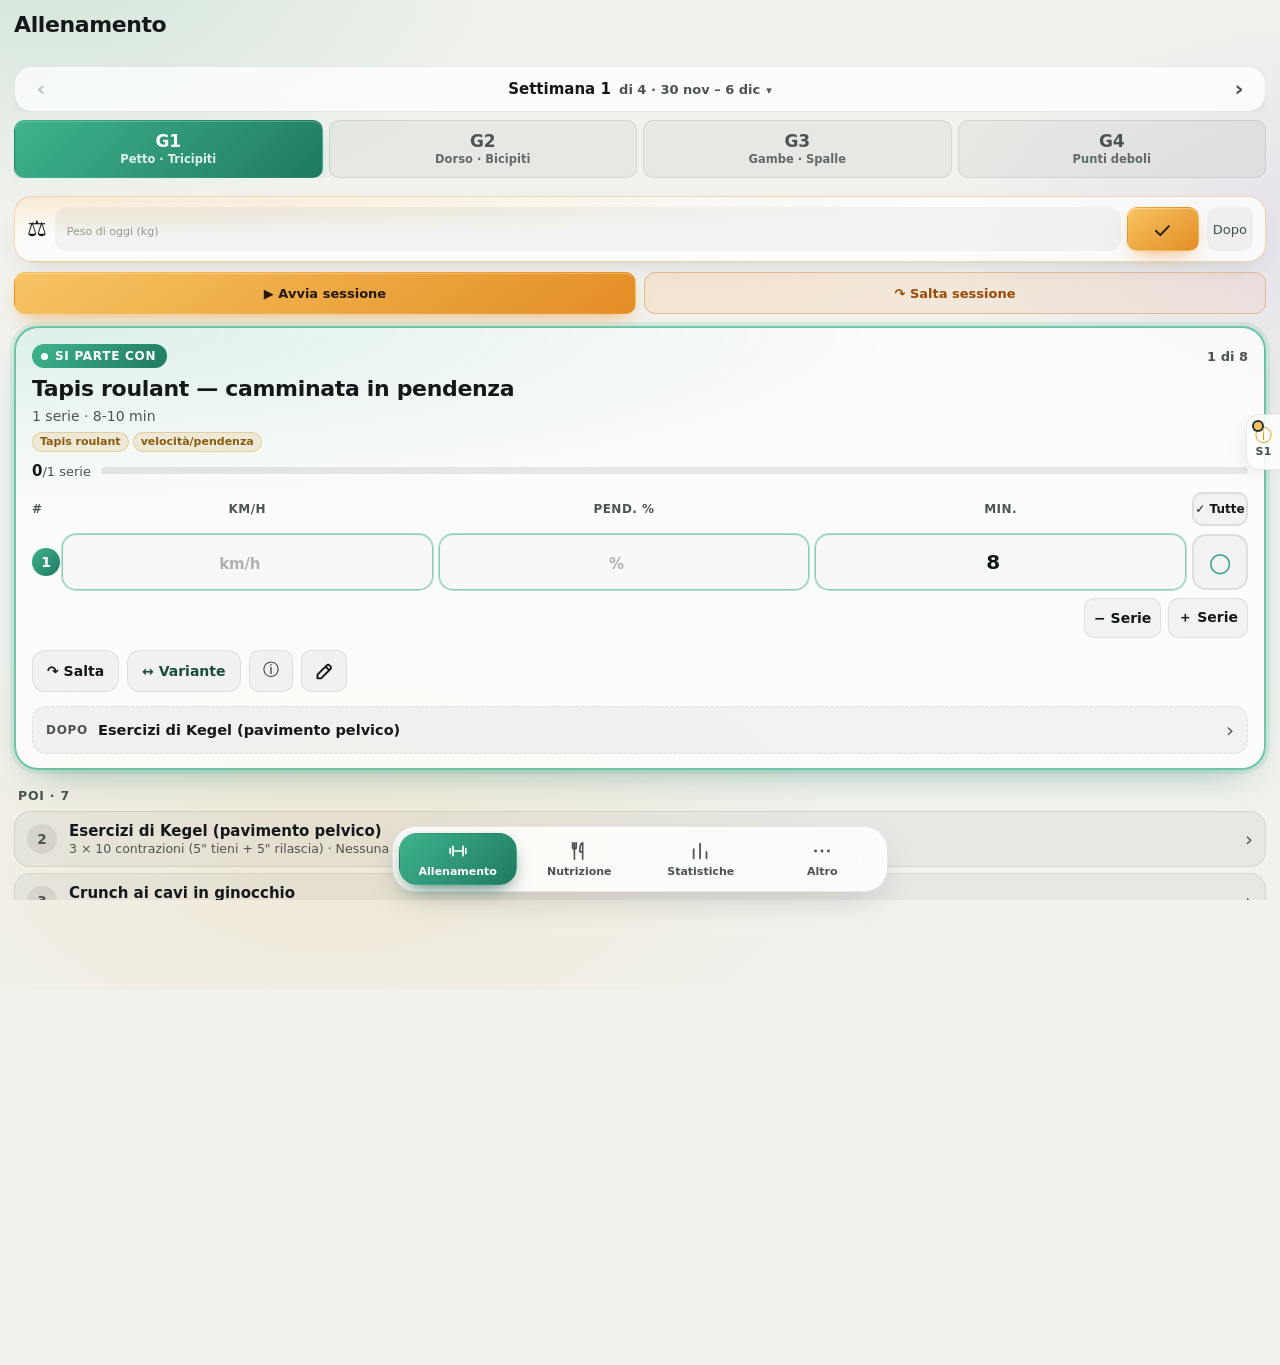
==== index.html @ d8731c97 "v1.31.0" ====
<!DOCTYPE html>
<html lang="it" data-theme-key="recomp_theme" data-theme="dark">
<head>
<meta charset="UTF-8">
<meta name="viewport" content="width=device-width, initial-scale=1, maximum-scale=1, viewport-fit=cover">
<meta name="apple-mobile-web-app-capable" content="yes">
<meta name="apple-mobile-web-app-status-bar-style" content="black-translucent">
<meta name="apple-mobile-web-app-title" content="RecompApp">
<meta name="theme-color" content="#12181f">
<script src="suite.js?v=1.32.0"></script>
<meta name="app-version" content="1.32.0">

<title>RecompApp</title>
<meta name="description" content="RecompApp — programma di ricomposizione corporea: allenamento, nutrizione e statistiche.">
<style>
  :root{
    color-scheme: dark;
    --bg:#12181f; --card:#1b232c; --card2:#222d38; --accent:#2f9e8f; --accent2:#e8a33d;
    --text:#f1f5f4; --sub:#9fb0ab; --danger:#e5584f; --line:#2b3640;
  }
  *{ box-sizing:border-box; -webkit-tap-highlight-color:transparent; touch-action:manipulation; }
  html,body{ margin:0; padding:0; background:var(--bg); color:var(--text);
    font-family:-apple-system,BlinkMacSystemFont,"SF Pro Text",Helvetica,Arial,sans-serif;
    overscroll-behavior:none; -webkit-user-select:none; user-select:none;
    height:100%; }
  input, textarea{ -webkit-user-select:text; user-select:text; font-size:17px; }
  /* Il testo dei contenuti si puo selezionare e copiare (schede, note,
     statistiche, istruzioni). Resta non selezionabile solo la parte
     interattiva, cosi il tocco prolungato sui pulsanti non evidenzia nulla. */
  p, h1, h2, h3, h4, li, td, th, .exercise-note, .exercise-instructions,
  .howto, .anim-caption, .muted, .plan-box, .supptxt{
    -webkit-user-select:text; user-select:text; }
  #app{ max-width:520px; margin:0 auto; min-height:100vh; padding-bottom:90px;
    padding-top:env(safe-area-inset-top); }

  header.top{ padding:14px 16px 8px; position:sticky; top:0; background:var(--bg); z-index:5; }
  header.top h1{ font-size:17px; margin:0 0 10px; font-weight:700; letter-spacing:.2px; }

  .seg{ display:flex; gap:6px; background:var(--card); border-radius:12px; padding:4px; }
  .seg button{ flex:1; padding:9px 0; border:none; background:transparent; color:var(--sub);
    font-size:15px; font-weight:600; border-radius:9px; transition:background .12s, color .12s; }
  .seg button.active{ background:var(--accent); color:#08201c; }
  .seg button:active{ transform:scale(0.96); }

  .weekgrid{ display:grid; grid-template-columns:repeat(4,1fr); gap:6px; }
  .weekgrid button{ padding:10px 12px; border:1px solid var(--line); background:var(--card); color:var(--sub);
    font-size:13px; font-weight:600; border-radius:10px; }
  .weekgrid button.active{ background:var(--accent); color:#08201c; border-color:var(--accent); }
  .weekgrid button:active{ transform:scale(0.96); }

  .daytabs{ display:flex; gap:6px; margin-top:10px; overflow-x:auto; }
  .daytabs button{ flex:1 0 auto; white-space:nowrap; padding:10px 12px; border:1px solid var(--line);
    background:var(--card); color:var(--sub); border-radius:10px; font-size:13px; font-weight:600; }
  .daytabs button.active{ background:var(--accent2); color:#231600; border-color:var(--accent2); }
  .daytabs button:active{ transform:scale(0.96); }

  main{ padding:12px 16px 0; }
  .banner{ background:linear-gradient(135deg,#233b34,#1b232c); border:1px solid var(--line); border-radius:14px;
    padding:12px 14px; margin-bottom:12px; font-size:13px; color:var(--sub); }
  .banner b{ color:var(--accent); }

  .card{ background:var(--card); border:1px solid var(--line); border-radius:16px; padding:14px; margin-bottom:12px; }
  .card.exercise-next{ padding:22px 18px; border:2px solid var(--accent); background:#24343c; }
  .exercise-next .exname{ font-size:22px; }
  .exercise-next .setbtn{ padding:15px 0; }
  .exercise-status{ font-size:13px; font-weight:700; color:var(--accent); margin-bottom:10px; }
  .card.exercise-complete{ opacity:.45; background:#111820; }
  .exercise-complete .exercise-status{ color:var(--sub); }
  .foodtabs{ display:grid; grid-template-columns:repeat(12,minmax(0,1fr)); overflow:visible; }
  .foodtabs button{ grid-column:span 3; min-width:0; padding:10px 3px; font-size:13px; }
  .foodtabs button:nth-child(n+5){ grid-column:span 4; }
  .weightrow input{ min-width:0; }
  .exhead{ display:flex; justify-content:space-between; align-items:flex-start; gap:8px; }
  .exname{ font-size:17px; font-weight:700; line-height:1.25; }
  .exmeta{ font-size:13px; color:var(--sub); margin-top:3px; }
  .infobtn{ flex:0 0 auto; width:30px; height:30px; border-radius:50%; border:1px solid var(--line);
    background:var(--card2); color:var(--accent2); font-weight:700; font-size:15px; }
  .infobtn:active{ transform:scale(0.9); background:#2b3844; }
  .notebtn{ flex:0 0 auto; width:30px; height:30px; border-radius:50%; border:1px solid var(--line);
    background:var(--card2); color:var(--accent); font-weight:700; font-size:13px; position:relative; }
  .notebtn:active{ transform:scale(0.9); background:#2b3844; }
  .notebtn.has::after{ content:""; position:absolute; top:2px; right:2px; width:7px; height:7px;
    border-radius:50%; background:var(--accent2); }
  .btnrow{ display:flex; gap:6px; flex:0 0 auto; }

  .anim-box{ width:100%; height:140px; background:var(--card2); border-radius:12px; display:flex;
    align-items:center; justify-content:center; margin-bottom:10px; }
  .anim-box svg{ width:190px; height:120px; }
  .anim-caption{ font-size:11px; color:var(--sub); text-align:center; margin:-4px 0 14px; }

  .notearea{ width:100%; min-height:110px; background:var(--card2); border:1px solid var(--line);
    border-radius:10px; color:var(--text); padding:10px; font-size:15px; resize:vertical; }
  .note-preview{ margin-top:8px; font-size:13px; color:var(--accent2); background:#2a2410; border-radius:8px;
    padding:6px 10px; display:none; }
  .note-preview.show{ display:block; }

  .setsrow{ display:flex; gap:8px; margin-top:12px; flex-wrap:wrap; }
  .setbtn{ flex:1 1 auto; min-width:52px; padding:10px 0; border-radius:10px; border:1px solid var(--line);
    background:var(--card2); color:var(--text); font-size:15px; font-weight:700; }
  .setbtn.done{ background:var(--accent); color:#08201c; border-color:var(--accent); }
  .setbtn:active{ transform:scale(0.93); }

  .weightrow{ display:flex; align-items:center; gap:8px; margin-top:10px; }
  .weightrow label{ font-size:13px; color:var(--sub); flex:0 0 auto; }
  .weightrow input{ flex:1; background:var(--card2); border:1px solid var(--line); border-radius:8px;
    color:var(--text); padding:8px 10px; font-size:15px; }
  .weightrow .prev{ font-size:11px; color:var(--sub); flex:0 0 auto; }

  .deload{ display:inline-block; margin-top:8px; font-size:11px; padding:3px 8px; border-radius:6px;
    background:#3a2a12; color:var(--accent2); font-weight:700; }

  nav.bottom{ position:fixed; bottom:0; left:0; right:0; background:var(--card); border-top:1px solid var(--line);
    display:flex; padding-bottom:env(safe-area-inset-bottom); max-width:520px; margin:0 auto; }
  nav.bottom button{ flex:1; background:none; border:none; color:var(--sub); padding:12px 0 8px;
    font-size:13px; font-weight:600; display:flex; flex-direction:column; align-items:center; gap:3px; }
  nav.bottom button.active{ color:var(--accent); }
  nav.bottom .ic{ font-size:17px; }

  /* Modal info */
  .modal-bg{ position:fixed; inset:0; background:rgba(0,0,0,.6); display:none; align-items:flex-end; z-index:50; }
  .modal-bg.show{ display:flex; }
  .modal{ background:var(--card); width:100%; max-width:520px; margin:0 auto; border-radius:18px 18px 0 0;
    padding:20px 20px calc(24px + env(safe-area-inset-bottom)); max-height:75vh; overflow-y:auto; }
  .modal h2{ margin:0 0 10px; font-size:17px; }
  .modal p{ font-size:15px; color:#dbe6e2; line-height:1.5; }
  .modal .close{ display:block; width:100%; margin-top:14px; padding:12px; border-radius:10px; border:none;
    background:var(--accent); color:#08201c; font-weight:700; font-size:15px; }

  /* Timer overlay */
  .timer-bg{ position:fixed; inset:0; background:#0c1116ee; display:none; flex-direction:column;
    align-items:center; justify-content:center; z-index:60; }
  .timer-bg.show{ display:flex; }
  .timer-label{ color:var(--sub); font-size:15px; letter-spacing:.5px; text-transform:uppercase; margin-bottom:6px; }
  .timer-num{ font-size:88px; font-weight:800; font-variant-numeric:tabular-nums; color:var(--accent); }
  .timer-sub{ color:var(--sub); font-size:15px; margin-top:6px; }
  .timer-actions{ display:flex; gap:12px; margin-top:34px; }
  .timer-actions button{ padding:14px 20px; border-radius:12px; border:1px solid var(--line);
    background:var(--card2); color:var(--text); font-size:15px; font-weight:700; }
  .timer-actions button.skip{ background:var(--accent); color:#08201c; border-color:var(--accent); }
  .timer-actions button:active{ transform:scale(0.94); }

  /* Nutrition */
  .mealcard{ background:var(--card); border:1px solid var(--line); border-radius:14px; padding:12px 14px; margin-bottom:10px;
    display:flex; gap:12px; align-items:flex-start; }
  .mealicon{ flex:0 0 auto; width:38px; height:38px; border-radius:10px; background:var(--card2);
    display:flex; align-items:center; justify-content:center; font-size:17px; }
  .mealbody{ flex:1; min-width:0; }
  .mealtime{ font-size:13px; color:var(--accent2); font-weight:700; }
  .mealtxt{ font-size:15px; margin-top:3px; line-height:1.4; }
  .mealmacros{ display:flex; gap:8px; margin-top:8px; font-size:11px; color:var(--sub); flex-wrap:wrap; }
  .mealmacros .pill{ background:var(--card2); border-radius:6px; padding:2px 7px; }
  .mealmacros .pill b{ color:var(--text); }
  .tot{ text-align:center; font-size:13px; color:var(--sub); margin:6px 0 16px; }

  .suppcard{ background:var(--card); border:1px solid var(--line); border-radius:14px; padding:12px 14px; margin-bottom:10px;
    display:flex; gap:12px; align-items:flex-start; }
  .suppicon{ flex:0 0 auto; width:38px; height:38px; border-radius:10px; background:#23392f;
    display:flex; align-items:center; justify-content:center; font-size:17px; }
  .supptitle{ font-size:15px; font-weight:700; }
  .supptxt{ font-size:13px; color:#cfe0da; margin-top:3px; line-height:1.4; }
  .sectiontitle{ font-size:17px; font-weight:700; margin:18px 0 10px; color:var(--accent2); }
  .warn-box{ font-size:13px; color:#e5a89f; background:#3a2420; border-radius:10px; padding:10px 12px; margin-top:6px; }

  #launch-screen{ position:fixed; inset:0; z-index:10000; display:flex; flex-direction:column;
    align-items:center; justify-content:center; gap:18px; background:radial-gradient(ellipse at 50% 40%,#203c3e 0%,#12181f 65%);
    opacity:1; transition:opacity .4s ease,visibility .4s; }
  #launch-screen[hidden]{ display:none; }
  #launch-screen.leaving{ opacity:0; visibility:hidden; pointer-events:none; }
  .launch-logo{ width:88px; height:88px; display:grid; place-items:center; border-radius:26px;
    background:linear-gradient(135deg,#2f9e8f,#1f4e5f); color:#fff; font-size:34px; font-weight:800;
    box-shadow:0 12px 45px #2f9e8f30; animation:launch-arrive .6s ease-out both; }
  .launch-title{ margin:0; font-size:22px; font-weight:750; letter-spacing:-.5px; }
  .launch-caption{ margin:0; color:var(--sub); font-size:15px; }
  .launch-spinner{ width:28px; height:28px; margin-top:12px; border:3px solid #2b3640;
    border-top-color:var(--accent2); border-radius:50%; animation:launch-spin .8s linear infinite; }
  body.launching{ overflow:hidden; }
  body.launching #app{ opacity:0; }
  #app{ transition:opacity .4s ease; }
  @keyframes launch-spin{ to{ transform:rotate(360deg); } }
  @keyframes launch-arrive{ from{ opacity:0; transform:translateY(12px) scale(.9); } to{ opacity:1; transform:none; } }
  @media(prefers-reduced-motion:reduce){
    .launch-logo,.launch-spinner{ animation:none; }
    #launch-screen,#app{ transition:none; }
  }

.session-clock{font-size:34px;font-weight:750;font-variant-numeric:tabular-nums;margin:10px 0;color:var(--accent2)}
.session-actions{display:flex;gap:8px;flex-wrap:wrap}.session-actions button,.skip-exercise{border:1px solid var(--line);background:var(--card2);color:var(--text);border-radius:9px;padding:10px 14px}
.skip-exercise{margin-top:12px;color:var(--accent2)}
#stats-exercise,#stats-metric{width:100%;margin:10px 0;padding:12px 8px;border-radius:10px;border:1px solid var(--line);background:var(--card2);color:var(--text);font-size:15px}
.history-chart{width:100%;height:auto;margin:12px 0}.chart-empty{height:190px;display:grid;place-items:center;color:var(--sub);text-align:center;border-bottom:1px solid var(--line)}

.title-row{display:flex;align-items:flex-start;justify-content:space-between;gap:8px;margin-bottom:12px}
header.top .title-row h1{font-size:22px;line-height:1.2;margin:0;padding-top:3px;min-width:0}
#header-session{flex:0 0 auto;text-align:right}
#header-session:empty{display:none}
.session-panel{padding:0;margin:0;background:none;border:0}
.session-panel .exmeta{font-size:11px;margin:0}
.session-panel .session-clock{font-size:22px;line-height:1.2;margin:2px 0 6px}
.session-panel .session-actions{gap:4px;justify-content:flex-end;flex-wrap:nowrap}
.session-panel .session-actions button{font-size:11px;padding:7px 6px;border-radius:7px;white-space:nowrap}
.exercise-topline{display:flex;align-items:center;justify-content:space-between;gap:8px;margin-bottom:12px}
.exercise-topline .exercise-status{margin:0}
.exercise-topline .skip-exercise{margin:0 0 0 auto;padding:7px 9px;font-size:11px;white-space:nowrap;flex-shrink:0}
@media(max-width:360px){header.top .title-row h1{font-size:22px}.session-panel .session-clock{font-size:22px}.session-panel .session-actions button{font-size:11px;padding:7px 5px}}
</style>



<link rel="manifest" href="manifest.webmanifest?v=1.32.0">
<link rel="stylesheet" href="app.css?v=1.32.0">
<link rel="stylesheet" href="suite.css?v=1.32.0"><link rel="stylesheet" href="suite-ui.css?v=1.32.0"><!-- Token grafici condivisi dalle 4 app: va caricato per ultimo. -->
<link rel="stylesheet" href="suite-tokens.css?v=1.32.0"><link rel="icon" href="favicon.ico?v=1.32.0" sizes="any">
<link rel="icon" type="image/png" sizes="32x32" href="favicon-32.png?v=1.32.0">
<link rel="apple-touch-icon" sizes="180x180" href="apple-touch-icon-gym.png?v=1.32.0">
</head>
<body>
<div id="launch-screen" role="status" aria-live="polite" aria-label="Caricamento RecompApp">
  <div class="launch-logo" aria-hidden="true">RC</div>
  <p class="launch-title">RecompApp</p>
  <p class="launch-caption">Allenamento e nutrizione</p>
  <div class="launch-spinner" aria-hidden="true"></div>
  <p class="launch-caption">Caricamento…</p>
</div>

<div id="gym-storage" class="storage-alert" hidden></div><div id="app">
  <header class="top">
    <div class="title-row"><h1 id="pagetitle">Allenamento</h1><div id="header-session"></div></div>
    <div id="workout-start-row" class="workout-start-row" hidden></div>
    <div id="weekbar" class="seg"></div>
    <div id="daybar" class="daytabs"></div>
  </header>
  <main id="main"></main>
  <nav id="page-nav" class="tabbar-bottom" aria-label="Navigazione principale"></nav>
</div>

<div id="rest-bar" hidden aria-live="polite"></div>
<script src="data.js?v=1.32.0"></script><script src="foods.js?v=1.32.0"></script><script src="app.js?v=1.32.0"></script></body></html>
---- app.css ----
/* ===== ex shared.css (unito qui in v1.18.0) ===== */
input,
select,
textarea {
  font: inherit;
  box-sizing: border-box;
  width: 100%;
  background: #222d38;
  border: 1px solid #2b3640;
  border-radius: 9px;
  color: #f1f5f4;
  padding: 11px;
}
button {
  font: inherit;
  cursor: pointer;
  touch-action: manipulation;
  border: 1px solid #2b3640;
  border-radius: 10px;
  background: #25313b;
  color: #f1f5f4;
  padding: 9px 12px;
}
button.primary {
  background: #e8a33d;
  color: #241800;
  font-weight: 750;
}
button.danger,
button[data-close] {
  color: #ffaaa4;
  background: #402b30;
  border-color: #714049;
}
button.good {
  background: #214c3d;
  color: #a1ebc8;
}
button.blue {
  background: #244568;
  color: #b8ddff;
}
.muted {
  color: #9fb0ab;
  font-size: 13px;
  line-height: 1.5;
}
.row {
  display: flex;
  align-items: center;
  justify-content: space-between;
  gap: 10px;
  min-width: 0;
}
.row > * {
  min-width: 0;
}
.wrap {
  flex-wrap: wrap;
}
.actions {
  display: flex;
  gap: 8px;
  flex-wrap: wrap;
  margin-top: 12px;
}
.grid {
  display: grid;
  grid-template-columns: repeat(2, minmax(0, 1fr));
  gap: 10px;
}
.empty {
  padding: 25px 10px;
  text-align: center;
  color: #9fb0ab;
}
.card {
  overflow-wrap: anywhere;
}
.positive {
  color: #55c3a7;
}
.negative {
  color: #f08b86;
}
.section {
  margin: 22px 0 12px;
}
label {
  display: block;
  font-size: 13px;
  color: #9fb0ab;
  margin: 12px 0 6px;
}
.app-toast {
  position: fixed;
  left: 50%;
  transform: translateX(-50%);
  z-index: 20000;
  background: #26473d;
  color: #fff;
  max-width: 94%;
  width: max-content;
  padding: 12px 16px;
  border-radius: 12px;
  box-shadow: 0 6px 24px #0008;
}
.app-toast button {
  margin-left: 10px;
}
.save-center {
  text-align: center;
  margin-top: 20px;
}
.save-center button {
  min-width: 180px;
}
dialog {
  color: #f1f5f4;
  width: calc(100% - 24px);
  max-height: 90dvh;
  overflow-y: auto;
  overflow-x: hidden;
  padding: 18px;
}
.editor-head {
  position: sticky;
  top: -18px;
  padding: 10px 0;
  z-index: 1;
}
.editor-head h2 {
  font-size: 17px;
  margin: 0;
}
.calendar {
  padding: 10px 0;
}
.calendar-grid {
  display: grid;
  grid-template-columns: repeat(7, minmax(0, 1fr));
  gap: 4px;
  margin-top: 10px;
  text-align: center;
}
.calendar-grid button {
  padding: 8px 0;
  min-height: 56px;
  min-width: 0;
}
.calendar-grid button small {
  display: block;
  font-size: 11px;
  color: #9fb0ab;
  overflow-wrap: anywhere;
}
.calendar-grid .chosen {
  border-color: #e8a33d;
  background: #46361e;
}
.touch-chart {
  width: 100%;
  height: auto;
  touch-action: pan-y;
}
.touch-chart text {
  fill: #9fb0ab;
  font-size: 11px;
}
.touch-chart .chart-point {
  cursor: pointer;
}
details > summary {
  cursor: pointer;
  padding: 12px 0;
  min-height: 44px;
}
details.menu {
  margin-left: auto;
}
details.menu summary {
  padding: 6px 12px;
  font-size: 22px;
  list-style: none;
}
details.menu[open] {
  width: 100%;
}
.error {
  color: #ff9992;
}
input[type='date'],
input[type='datetime-local'] {
  display: block;
}
.pill {
  display: inline-block;
  padding: 4px 7px;
  border-radius: 6px;
  background: #25313b;
  font-size: 11px;
}
.restore-box {
  border: 1px solid #e8a33d;
  padding: 14px;
  border-radius: 12px;
  margin-bottom: 15px;
}
.storage-alert {
  padding: 12px;
  background: #542e2e;
}
.list-table {
  width: 100%;
  border-collapse: collapse;
  font-size: 13px;
}
.list-table td,
.list-table th {
  padding: 10px 4px;
  border-bottom: 1px solid #2b3640;
  text-align: left;
}
.list-table td:last-child {
  text-align: right;
}
@media (prefers-reduced-motion: reduce) {
  * {
    animation: none !important;
    transition: none !important;
    scroll-behavior: auto !important;
  }
}
/* ===== app.css ===== */
.session-panel .session-actions button {
  font-size: 13px !important;
  padding: 9px !important;
  min-height: 40px;
}
.session-panel .session-clock {
  font-size: 22px;
}
.title-row {
  align-items: center;
}
.series-head, .series-row {
  display: grid;
}
.series-head {
  font-size: 11px;
  color: #9fb0ab;
}
.series-row input[type='checkbox'] {
  width: 24px;
  height: 24px;
}
.card h3 {
  font-size: 17px;
  line-height: 1.4;
  margin: 0;
}
.card h2 {
  font-size: 17px;
}
.exercise-next h3 {
  font-size: 17px;
}
.exercise-topline .exercise-status {
  font-size: 11px;
}
.weekgrid {
  display: grid !important;
  grid-template-columns: repeat(4, minmax(0, 1fr));
}
.weekgrid[style*='none'] {
  display: none !important;
}
nav.bottom button {
  width: 25%;
  font-size: 11px;
}
#rest-bar {
  background: #25453e;
  border: 1px solid #397662;
  border-radius: 12px;
  padding: 12px;
}
#rest-bar[hidden] {
  display: none;
}
#rest-bar .actions {
  margin: 0;
  gap: 4px;
}
#rest-bar button {
  padding: 7px;
  font-size: 13px;
}
.ingredient {
  border: 1px solid #2b3640;
  padding: 10px;
  border-radius: 10px;
  margin: 10px 0;
}
.ingredient .row {
  margin-top: 8px;
}
.foodtabs {
  margin-bottom: 14px;
}
input[type='number'] {
  width: 100%;
}
.card .card {
  margin-bottom: 8px;
}
details.card {
  padding: 12px;
}
header {
  max-width: 100%;
}
/* Gym 1.1: barra compatta e superfici di tocco comode. */
html, body {
  width: 100%;
  max-width: 100%;
  overflow-x: hidden;
  overscroll-behavior-x: none;
  touch-action: pan-y;
  -webkit-text-size-adjust: 100%;
}
#app, header.top, main, #weekbar, #daybar {
  box-sizing: border-box;
  min-width: 0;
  max-width: 100%;
}
header.top .title-row {
  gap: 8px;
}
header.top .title-row h1 {
  min-width: 0;
}
#header-session {
  flex: 0 0 auto;
}
.session-inline {
  white-space: nowrap;
}
#weekbar.weekgrid {
  display: grid;
  grid-template-columns: repeat(4, minmax(0, 1fr));
  gap: 6px;
  overflow: visible;
  margin: 0;
}
#weekbar.weekgrid button {
  width: 100%;
  min-width: 0;
  min-height: 44px;
  padding: 9px 3px;
  font-size: 13px;
}
#daybar {
  grid-template-columns: repeat(4, minmax(0, 1fr));
  overflow: visible;
  gap: 5px;
}
#daybar button {
  min-width: 0;
  white-space: normal;
  padding: 9px 2px;
  font-size: 13px;
  min-height: 44px;
}
.exercise-topline {
  gap: 8px;
  align-items: center;
}
.exercise-topline .skip-exercise {
  font-size: 13px;
  min-height: 44px;
  min-width: 120px;
  padding: 10px 12px;
  border-color: #725930;
  color: #ffd388;
  background: #3a3020;
}
button {
  transform-origin: center;
}
button.button-tap {
  animation: button-tap 0.24s ease;
}
@keyframes button-tap {
  0% {
    transform: scale(0.96);
    box-shadow: 0 0 0 0 #e8a33d55;
  }
  100% {
    transform: scale(1);
    box-shadow: 0 0 0 7px #e8a33d00;
  }
}
input, select, textarea {
  font-size: 17px !important;
  max-width: 100%;
  min-width: 0;
  touch-action: pan-y;
}
input[type='date'], input[type='datetime-local'] {
  min-inline-size: 0;
  max-inline-size: 100%;
  width: 100%;
}
textarea {
  resize: vertical;
}
dialog {
  overscroll-behavior: contain;
  max-width: calc(100% - 24px);
}
@media (max-width: 360px) {
  header.top .title-row h1 {
    font-size: 17px;
  }
  .session-inline {
    gap: 3px;
  }
  .exercise-topline .skip-exercise {
    min-width: 116px;
    padding: 10px 8px;
  }
}
@media (prefers-reduced-motion: reduce) {
  button, button.button-tap {
    animation: none !important;
    transition: none !important;
  }
}
/* 1.2 — inputs contained within dialogs and readable notes. */
#editor {
  box-sizing: border-box;
  width: calc(100% - 28px);
  max-width: 510px;
  padding: 18px;
  overflow-x: hidden;
}
#editor form, #editor .note-form {
  box-sizing: border-box;
  min-width: 0;
  width: 100%;
  max-width: 100%;
  margin: 0;
  padding: 2px;
}
#editor textarea {
  display: block;
  box-sizing: border-box;
  width: 100%;
  max-width: 100%;
  min-width: 0;
  min-height: 128px;
  margin: 0 0 16px;
  padding: 12px;
  line-height: 1.5;
  border: 1px solid #425261;
  border-radius: 12px;
  resize: vertical;
  white-space: pre-wrap;
  overflow-wrap: anywhere;
}
.exercise-note, .exercise-instructions {
  white-space: pre-wrap;
  overflow-wrap: anywhere;
  word-break: break-word;
  line-height: 1.6;
}
.exercise-note {
  padding: 12px;
  background: #222d38;
  border-radius: 10px;
  color: #c5d7d0;
}
button[data-close], button[data-remove-ingredient], button.close {
  color: #9aa5ad !important;
  background: transparent !important;
  border: none !important;
  box-shadow: none !important;
  font-weight: 800;
}
.tap-feedback {
  position: fixed;
  z-index: 2147483647;
  pointer-events: none;
  border: 2px solid #e8a33d;
  animation: tap-feedback 0.26s ease-out forwards;
}
@keyframes tap-feedback {
  from {
    opacity: 0.9;
    transform: scale(0.95);
  }
  to {
    opacity: 0;
    transform: scale(1.1);
  }
}
#daybar button {
  -webkit-touch-callout: none;
  user-select: none;
  touch-action: pan-y;
}
#daybar button.holding {
  box-shadow: inset 0 -4px #e8a33d;
  filter: brightness(1.25);
}
.completed-section > summary {
  color: #75dfb7;
  font-weight: 700;
}
.skipped-section > summary {
  color: #ffb574;
  font-weight: 700;
}
.completed-section {
  border-color: #39735e;
}
.skipped-section {
  border-color: #8c613b;
}
.exercise-complete {
  opacity: 0.8 !important;
}
.cardio-row button {
  padding: 8px 0;
}
.equipment-label {
  display: inline-block;
  color: #e8c17f;
  background: rgba(232, 193, 127, 0.14);
  border: 1px solid rgba(232, 193, 127, 0.3);
  border-radius: 999px;
  line-height: 1.4;
  font-weight: 600;
  padding: 1px 7px;
  margin: 0;
}
.equipment-labels {
  display: flex;
  flex-wrap: wrap;
  gap: 4px;
  margin: 6px 0 0;
}
.pause-panel {
  text-align: center;
}
.pause-symbol {
  display: inline-grid;
  place-items: center;
  width: 64px;
  height: 64px;
  border-radius: 50%;
  background: #3c3423;
  color: #e8a33d;
  font-size: 28px;
  margin-top: 12px;
}
.pause-panel strong {
  display: block;
  font-size: 36px;
  font-variant-numeric: tabular-nums;
}
.pause-actions {
  display: grid;
  gap: 12px;
  margin: 24px 0 6px;
}
.pause-actions button {
  font-weight: 700;
}
.summary-hero {
  text-align: center;
  display: flex;
  align-items: center;
  flex-direction: column;
  gap: 8px;
  padding: 12px 0;
}
.summary-hero p {
  margin: 0;
}
.summary-hero strong {
  font-size: 34px;
  font-variant-numeric: tabular-nums;
}
.saved-check {
  display: grid;
  place-items: center;
  width: 44px;
  height: 44px;
  border-radius: 50%;
  background: #214c3d;
  color: #7de6bb;
  font-size: 22px;
}
.summary-counts {
  display: grid;
  grid-template-columns: repeat(3, minmax(0, 1fr));
  gap: 7px;
  margin: 14px 0;
  text-align: center;
}
.summary-counts > div {
  display: flex;
  flex-direction: column;
  gap: 5px;
  padding: 12px 3px;
  background: #222d38;
  border-radius: 12px;
}
.summary-counts b {
  font-size: 22px;
}
.summary-counts span {
  font-size: 11px;
  color: #a9bbb5;
}
.session-progress {
  height: 6px;
  border-radius: 6px;
  background: #2b3640;
  overflow: hidden;
}
.session-progress i {
  display: block;
  height: 100%;
  background: #55c3a7;
}
.summary-actions {
  display: flex;
  justify-content: space-between;
  gap: 10px;
  margin-top: 16px;
}
.summary-actions button {
  min-height: 46px;
}
.summary-ex {
  padding: 10px 0;
  border-bottom: 1px solid #2b3640;
  display: grid;
  gap: 4px;
}
.session-count-labels {
  display: flex;
  flex-wrap: wrap;
  gap: 10px;
  font-size: 13px;
  color: #bccac5;
}
.session-state {
  font-size: 11px;
  color: #e8c17f;
}
#session-day {
  width: 160px;
  max-width: 100%;
}
.anim-box {
  overflow: hidden;
}
.anim-box svg {
  max-width: 100%;
  height: 150px;
  width: 240px;
}
.anim-box {
  height: 170px;
}
@media (prefers-reduced-motion: reduce) {
  .tap-feedback {
    animation: none;
    display: none;
  }
}
/* 1.3 — navigation flush to viewport edge and scroll-aware workout header */
nav.bottom {
  inset-inline: 0;
}
#app {
  min-height: 100dvh;
}
header.top #weekbar, header.top #daybar {
  transition: max-height 0.22s ease,
    opacity 0.18s ease,
    margin 0.22s ease,
    transform 0.22s ease;
}
/* 1.3 — nutrition: compact, daily-first layout */
.foodtabs {
  position: sticky;
  z-index: 4;
  background: var(--bg);
}
.nutrition-head {
  display: flex;
  justify-content: space-between;
  gap: 12px;
  border-bottom: 1px solid var(--line);
}
.nutrition-head p {
  margin: 0;
  color: var(--sub);
  font-size: 13px;
}
.nutrition-head .primary {
  flex: 0 0 auto;
  min-height: 42px;
  padding: 8px 10px;
}
.eyebrow {
  text-transform: uppercase;
  letter-spacing: 0.08em;
  font-size: 11px;
  color: var(--accent2);
  font-weight: 800;
}
.meal-list {
  display: grid;
}
.meal-smart {
  background: var(--card);
  border: 1px solid var(--line);
  border-radius: 14px;
  padding: 12px;
}
.meal-smart-head {
  display: flex;
  justify-content: space-between;
  align-items: center;
  gap: 8px;
  border-bottom: 1px solid var(--line);
}
.meal-smart-head > div {
  display: flex;
  align-items: baseline;
  gap: 9px;
}
.meal-time {
  font-weight: 800;
  color: var(--accent2);
  font-size: 13px;
}
.meal-smart-head b {
  font-size: 13px;
}
.meal-macros {
  font-size: 11px;
  color: var(--sub);
  white-space: nowrap;
}
.meal-foods {
  display: grid;
  gap: 5px;
  padding: 9px 0 8px;
}
.meal-foods span {
  font-size: 13px;
  line-height: 1.35;
}
.meal-foods b {
  color: var(--text);
}
.meal-alternatives {
  min-height: 38px;
  padding: 7px 9px;
  font-size: 13px;
  color: #bcebd9;
  background: #203d36;
  border-color: #315d50;
}
.nutrition-note {
  margin-top: 10px !important;
}
.nutrition-note summary {
  font-size: 13px;
  color: var(--sub);
}
.alt-group {
  padding: 12px 0;
  border-bottom: 1px solid var(--line);
}
.alt-source {
  display: grid;
  gap: 3px;
  margin-bottom: 8px;
}
.alt-source span {
  font-size: 11px;
  text-transform: uppercase;
  color: var(--accent2);
  font-weight: 800;
}
.alt-row {
  display: flex;
  justify-content: space-between;
  gap: 10px;
  background: var(--card2);
  padding: 9px 10px;
  border-radius: 9px;
  margin: 5px 0;
  font-size: 13px;
}
.plan-meal {
  border-bottom: 1px solid var(--line);
  padding: 6px 0 18px;
  margin-bottom: 12px;
}
.plan-meal:last-of-type {
  border-bottom: 0;
}
/* 1.3 — statistics: dashboard first, details on demand */
.stats-overview {
  display: grid;
  grid-template-columns: repeat(3, minmax(0, 1fr));
  gap: 7px;
  margin-bottom: 10px;
}
.stats-kpi {
  background: var(--card);
  border: 1px solid var(--line);
  border-radius: 13px;
  text-align: center;
  display: flex;
  flex-direction: column;
}
.stats-kpi span, .stats-kpi small {
  font-size: 11px;
  color: var(--sub);
  line-height: 1.25;
}
.stats-kpi b {
  color: var(--accent2);
}
.stats-focus h2 {
  margin: 0;
  font-size: 17px;
}
.stats-focus p {
  margin: 4px 0 0;
}
.stats-filter {
  margin: 10px 0;
}
.stats-filter button {
  width: 100%;
  margin-top: 8px;
}
.stats-section-head {
  display: flex;
  justify-content: space-between;
  align-items: center;
  margin: 16px 0 8px;
}
.stats-section-head h2 {
  font-size: 17px;
  margin: 0;
}
.stats-section-head button {
  min-height: 36px;
  padding: 6px 10px;
  font-size: 13px;
}
.stats-session {
  display: grid;
  grid-template-columns: minmax(0, 1fr) auto;
  gap: 8px;
  align-items: center;
  padding: 11px 12px;
}
.stats-session > div:first-child {
  display: grid;
  gap: 2px;
}
.stats-session small {
  font-size: 11px;
  color: var(--sub);
}
.stats-session-meta {
  display: flex;
  gap: 8px;
  font-size: 11px;
  color: var(--sub);
  grid-column: 1/3;
}
.stats-session button {
  grid-column: 2;
  grid-row: 1;
  min-height: 34px;
  padding: 5px 9px;
  font-size: 11px;
}
.stats-history {
  margin-top: 10px;
}
.stats-history-row {
  display: grid;
  grid-template-columns: minmax(0, 1fr) auto auto;
  gap: 8px;
  align-items: center;
  padding: 10px 0;
  border-bottom: 1px solid var(--line);
  font-size: 13px;
}
.stats-history-row > div {
  display: grid;
  gap: 2px;
}
.stats-history-row small {
  font-size: 11px;
  color: var(--sub);
}
.stats-history-row button {
  min-height: 34px;
  padding: 5px 8px;
  font-size: 11px;
}
@media (max-width: 360px) {
  .nutrition-head {
    align-items: stretch;
    flex-direction: column;
  }
  .nutrition-head .primary {
    width: 100%;
  }
  .meal-smart-head {
    align-items: flex-start;
  }
  .meal-smart-head > div {
    display: grid;
    gap: 2px;
  }
  .stats-kpi b {
    font-size: 17px;
  }
  .stats-session-meta {
    flex-wrap: wrap;
  }
  .stats-history-row {
    grid-template-columns: 1fr auto;
  }
  .stats-history-row button {
    grid-column: 1/3;
    width: 100%;
  }
}
/* 1.3.2 — iOS/PWA chrome: real CSS + viewport-independent control collapse */
html, body {
  min-height: 100%;
  min-height: -webkit-fill-available;
}
body {
  min-height: 100dvh;
  position: relative;
}
nav.bottom {
  position: fixed !important;
  left: 50% !important;
  right: auto !important;
  transform: translateX(-50%) translateZ(0);
  bottom: -1px !important;
  width: min(100%, 520px) !important;
  max-width: 520px !important;
  margin: 0 !important;
  padding-bottom: max(env(safe-area-inset-bottom), 0px) !important;
  background: var(--card) !important;
  border-radius: 0 !important;
  overflow: visible;
  -webkit-backface-visibility: hidden;
  z-index: 1000;
}
body::after {
  position: fixed;
  z-index: 999;
  left: 0;
  right: 0;
  bottom: 0;
  background: var(--card);
  pointer-events: none;
}
@supports (-webkit-touch-callout: none) {
  nav.bottom {
    bottom: -1px !important;
  }
}
/* The sentinel sits in the real scrolling content. JS only reads its viewport position. */
.scroll-collapse-sentinel {
  height: 1px;
  width: 1px;
  margin: 0;
  padding: 0;
  pointer-events: none;
  visibility: hidden;
}
header.top #weekbar, header.top #daybar, .foodtabs {
  transition: max-height 0.18s ease,
    opacity 0.14s ease,
    margin 0.18s ease,
    padding 0.18s ease,
    transform 0.18s ease;
}
header.top #weekbar, header.top #daybar {
  max-height: 140px;
  opacity: 1;
  transform: translateY(0);
  overflow: hidden;
}
.foodtabs {
  max-height: 160px;
  opacity: 1;
  transform: translateY(0);
  overflow: hidden;
}
/* Workout/Home: week + day selectors collapse while exercises are being read. */
body.controls-scrolled[data-active-tab='workout'] header.top {
  padding-bottom: 4px;
  box-shadow: 0 8px 18px #0b1117e8;
}
body.controls-scrolled[data-active-tab='workout'] header.top #weekbar, body.controls-scrolled[data-active-tab='workout'] header.top #daybar {
  max-height: 0 !important;
  opacity: 0 !important;
  margin: 0 !important;
  padding-top: 0 !important;
  padding-bottom: 0 !important;
  gap: 0 !important;
  transform: translateY(-12px);
  pointer-events: none;
  overflow: hidden !important;
  border-width: 0 !important;
}
/* Nutrition: day selector collapses while meals are being read. */
body.controls-scrolled[data-active-tab='food'] .foodtabs {
  max-height: 0 !important;
  opacity: 0 !important;
  margin: 0 !important;
  padding: 0 !important;
  transform: translateY(-12px);
  pointer-events: none;
  border: 0 !important;
}
body.controls-scrolled[data-active-tab='food'] .nutrition-head {
  margin-top: 0;
}
/* 1.3.5 — iPhone standalone tab bar.
   In a Home Screen PWA there is no Safari bottom toolbar to reserve space for.
   Keep the navigation anchored to the actual viewport edge and let iOS expose
   only the Home Indicator safe area through env(safe-area-inset-bottom). */
/* Keep the root viewport out of iOS keyboard scroll/compositor recovery.
   The body becomes the scrolling surface only in the installed iPhone app. */
/* 1.3.6 — iOS keyboard recovery.
   JS sets --ios-nav-recovery-y only while the software keyboard is closing,
   based on the measured visualViewport/nav gap. */
/* 1.3.7 — swipe navigation, compact nutrition and next-session flow */
#app {
  padding-bottom: 0 !important;
}
main {
  touch-action: pan-y;
}
.session-inline {
  display: flex;
  justify-content: flex-end;
  gap: 5px;
  flex-wrap: nowrap;
}
.session-inline .skip-session {
  color: #ffb574;
  background: #3b2d22;
  border-color: #6e5037;
}
.alt-exercise {
  min-height: 34px;
  padding: 5px 8px;
  font-size: 11px;
  white-space: nowrap;
  color: #bcebd9;
  background: #203d36;
  border-color: #315d50;
}
.alternative-exercise-list {
  display: grid;
  gap: 8px;
  margin: 12px 0 4px;
}
.alternative-exercise-row {
  display: flex;
  align-items: center;
  gap: 8px;
  padding: 11px 12px;
  border-radius: 10px;
  background: var(--card2);
  font-size: 13px;
}
.foodtabs {
  margin: 0 0 4px !important;
  padding: 0 0 3px !important;
  top: 54px;
}
.nutrition-head {
  align-items: flex-start;
  margin: 0 0 8px;
  padding: 2px 2px 8px;
}
.nutrition-head h2 {
  margin: 1px 0 2px;
}
.nutrition-actions {
  display: flex;
  gap: 6px;
  align-items: flex-start;
  transform: translateY(-2px);
}
.nutrition-actions .icon-action {
  width: 40px;
  min-width: 40px;
  height: 40px;
  min-height: 40px;
  padding: 0;
  display: grid;
  place-items: center;
  font-size: 17px;
}
.meal-list {
  gap: 7px;
}
details.meal-smart {
  padding: 0;
  overflow: hidden;
  margin: 0;
}
details.meal-smart > summary {
  list-style: none;
  cursor: pointer;
  padding: 10px 12px;
  border-bottom: 0;
}
details.meal-smart > summary::-webkit-details-marker {
  display: none;
}
details.meal-smart > summary::after {
  content: '⌄';
  font-size: 17px;
  color: var(--sub);
  margin-left: 3px;
  transition: transform 0.16s ease;
}
details.meal-smart[open] > summary {
  border-bottom: 1px solid var(--line);
}
details.meal-smart[open] > summary::after {
  transform: rotate(180deg);
}
.meal-smart-head {
  padding-bottom: 10px;
}
.meal-smart-head > div {
  flex: 1;
  min-width: 0;
}
.meal-smart-head .meal-macros {
  margin-left: auto;
}
.meal-smart-body {
  padding: 0 12px 11px;
}
.workout-time-marker {
  display: flex;
  align-items: center;
  gap: 8px;
  padding: 7px 10px;
  margin: 1px 0;
  border: 1px dashed #315d50;
  border-radius: 10px;
  color: #bcebd9;
  font-size: 13px;
}
@media (max-width: 380px) {
  .exercise-card > .row {
    align-items: flex-start;
  }
  .alt-exercise {
    padding: 5px 6px;
  }
  .meal-smart-head {
    align-items: center;
  }
  .meal-smart-head .meal-macros {
    white-space: normal;
    text-align: right;
    line-height: 1.3;
  }
}
.session-inline .skip-session {
  font-size: 11px;
  padding: 6px 8px;
}
/* 1.3.8 — iPhone-safe skip action, swipe transition and closed-session states */
main {
  will-change: transform, opacity;
}
.workout-top-actions {
  justify-content: space-between;
}
.skip-session-page {
  flex: 0 0 auto;
  min-width: 132px;
  min-height: 44px;
  padding: 9px 14px;
  white-space: nowrap;
  font-size: 13px;
  font-weight: 700;
  color: #ffbf87;
  border-color: #6e5037;
}
.session-closed-chip {
  display: inline-flex;
  align-items: center;
  justify-content: center;
  padding: 7px 10px;
  border: 1px solid var(--line);
  border-radius: 10px;
  font-size: 11px;
  font-weight: 750;
  white-space: nowrap;
}
.session-closed-chip.is-complete {
  color: #9aebc7;
  background: #193b31;
  border-color: #315d50;
}
.session-closed-chip.is-skipped {
  color: #ffbf87;
  background: #3b2d22;
  border-color: #6e5037;
}
.closed-session-banner {
  border: 1px solid var(--line);
  border-radius: 14px;
  padding: 14px;
  margin: 2px 0 12px;
  background: var(--card);
}
.closed-session-banner.complete {
  border-color: #315d50;
  background: #18302b;
}
.closed-session-banner.skipped {
  border-color: #6e5037;
  background: #34291f;
}
.closed-session-banner > strong {
  display: block;
  font-size: 17px;
  margin-bottom: 6px;
}
.closed-session-banner p {
  margin: 6px 0 12px;
  color: #c7d5d0;
  font-size: 13px;
  line-height: 1.5;
}
.closed-session-banner > button {
  min-width: 170px;
}
.closed-session-actions {
  display: flex;
  gap: 8px;
  flex-wrap: wrap;
}
.closed-session-actions button {
  flex: 1 1 155px;
  min-height: 44px;
}
.closed-session-editor details.card {
  margin-bottom: 9px;
}
.closed-complete-check {
  width: 24px !important;
  height: 24px !important;
  margin: auto;
}
.closed-save {
  width: 100%;
  min-height: 48px;
  margin-top: 10px;
}
@media (max-width: 360px) {
  .workout-top-actions {
    align-items: stretch;
    flex-direction: column;
  }
  .skip-session-page {
    width: 100%;
    min-width: 0;
  }
  .session-closed-chip {
    font-size: 11px;
    padding: 6px 8px;
  }
  .closed-session-actions {
    display: grid;
    grid-template-columns: 1fr;
  }
}
/* 1.3.9 — remove obsolete bottom navigation in iOS Home Screen / standalone mode */
nav.bottom {
  display: none !important;
  height: 0 !important;
  min-height: 0 !important;
  padding: 0 !important;
  border: 0 !important;
  box-shadow: none !important;
}
body::after {
  display: none !important;
  content: none !important;
  height: 0 !important;
}
html, body, #app {
  background: var(--bg) !important;
}
body {
  padding-bottom: 0 !important;
  margin-bottom: 0 !important;
}
main {
  padding-bottom: 12px !important;
}
@media (display-mode: standalone) {
  html, body, #app {
    min-height: 100dvh !important;
    height: auto !important;
    background: var(--bg) !important;
  }
  body {
    padding-bottom: 0 !important;
    margin-bottom: 0 !important;
  }
  #app {
    padding-bottom: 0 !important;
    margin-bottom: 0 !important;
  }
  main {
    padding-bottom: 12px !important;
    margin-bottom: 0 !important;
  }
}
/* v1.4.1 — allineamento verticale schede */
header.top {
  min-height: 64px;
}
main > :first-child:not(.scroll-collapse-sentinel) {
  margin-top: 0 !important;
}
.stats-tabs, .foodtabs, .workout-top-actions {
  min-height: 44px;
  align-items: center;
}
.stats-tabs, .foodtabs {
  margin-top: 0 !important;
}
.nutrition-head, .stats-overview, .card:first-of-type {
  scroll-margin-top: 140px;
}
/* 1.4.2 — iOS Home Screen sticky header + always-visible recovery timer */
@media (display-mode: standalone) {
  #app {
    padding-top: 0 !important;
  }
  header.top {
    position: -webkit-sticky !important;
    position: sticky !important;
    top: 0 !important;
    z-index: 100 !important;
    padding-top: calc(14px + env(safe-area-inset-top)) !important;
    background: var(--bg) !important;
  }
}
#rest-bar {
  position: fixed !important;
  left: 50% !important;
  right: auto !important;
  transform: translateX(-50%) !important;
  z-index: 5000 !important;
  width: min(calc(100% - 24px), 496px) !important;
  max-width: 496px !important;
  margin: 0 !important;
  box-shadow: 0 10px 30px #0009 !important;
}
#rest-bar .row {
  gap: 8px;
}
#rest-bar .actions {
  flex-wrap: nowrap !important;
}
@media (max-width: 380px) {
  #rest-bar {
    padding: 10px !important;
  }
  #rest-bar .row {
    align-items: center;
  }
  #rest-bar .actions {
    gap: 3px !important;
  }
  #rest-bar button {
    padding: 7px 6px !important;
    font-size: 11px !important;
  }
}
/* 1.4.4 — iOS lock/unlock compositor recovery.
   Use the viewport as the only vertical scroller. The old nested body scroller
   could restore as a black surface until the first manual scroll. */
html.ios-resume-repaint, html.ios-resume-repaint body, html.ios-resume-repaint #app {
  background: var(--bg) !important;
}
/* 1.4.5 — hardening, accessibility and quality-of-life */
:root {
  --sub: #b7c5c0;
}
button {
  min-height: 44px;
}
[data-info], [data-note], .icon-action {
  min-width: 44px;
  min-height: 44px;
}
.meal-actions {
  display: flex;
  gap: 8px;
  flex-wrap: wrap;
  margin-top: 10px;
}
.meal-actions button {
  flex: 1 1 150px;
}
.danger-zone {
  border-color: #714049;
  background: #2b1f24;
}
#gym-storage {
  position: sticky;
  top: 0;
  z-index: 9999;
  color: #fff;
  background: #7a2f35;
  border-bottom: 1px solid #b25b61;
  line-height: 1.4;
}
/* 1.4.6 — common top page navigation */
.page-nav {
  min-width: 0;
}
.page-nav button:focus-visible {
  outline: 2px solid #85cdb2;
  outline-offset: 2px;
}
@media (max-width: 360px) {
  .page-nav {
    gap: 4px;
  }
  .page-nav button {
    font-size: 11px;
    padding-inline: 2px;
  }
}
/* 1.4.7 — uniform page vertical rhythm + statistics tabs */
body[data-active-tab='food'] header.top {
  padding-bottom: 8px !important;
}
body[data-active-tab='food'] header.top .title-row {
  margin-bottom: 12px !important;
}
body[data-active-tab='food'] main {
  padding-top: 12px !important;
}
main {
  padding-top: 12px !important;
}
main > .scroll-collapse-sentinel:first-child {
  height: 0 !important;
  margin: 0 !important;
  padding: 0 !important;
}
main > .scroll-collapse-sentinel:first-child + * {
  margin-top: 0 !important;
}
main > .stats-tabs:first-child, main > .foodtabs:first-child, main > .workout-top-actions:first-of-type {
  margin-top: 0 !important;
}
.stats-tabs {
  align-items: stretch;
}
/* 1.4.8 — exact header alignment + cleaner statistics segmented control */
header.top .title-row {
  align-items: center !important;
}
#header-session, .session-inline {
  height: 44px;
  min-height: 44px;
  align-items: center;
}
.session-closed-chip {
  height: 44px !important;
  min-height: 44px !important;
  max-height: 44px !important;
  box-sizing: border-box;
}
/* Statistics sub-navigation: one compact segmented control instead of 3 big buttons. */
.stats-tabs {
  display: grid !important;
  grid-template-columns: repeat(3, minmax(0, 1fr)) !important;
  gap: 3px !important;
  min-height: 0 !important;
  margin: 0 0 12px !important;
  border: 1px solid #2b3942;
  border-radius: 13px;
  background: #141d24;
  box-sizing: border-box;
}
.stats-tabs button {
  margin: 0 !important;
  display: flex !important;
  align-items: center !important;
  justify-content: center !important;
  border: 1px solid transparent !important;
  border-radius: 9px !important;
  background: transparent !important;
  color: #aebbb6 !important;
  box-shadow: none !important;
  font-size: 13px !important;
  font-weight: 700 !important;
  line-height: 1.15 !important;
  text-align: center;
}
.stats-tabs button.active {
  background: #263b36 !important;
  border-color: #3b6759 !important;
  color: #f1f8f5 !important;
  box-shadow: 0 1px 0 #0005 !important;
}
.stats-tabs button:active {
  transform: scale(0.98);
}
@media (max-width: 380px) {
  .stats-tabs button {
    font-size: 11px !important;
    padding-inline: 3px !important;
  }
}
/* 1.4.9 — unified segmented main navigation + deterministic header alignment */
header.top .title-row {
  position: relative !important;
  display: block !important;
  height: 44px !important;
  min-height: 44px !important;
  max-height: 44px !important;
  margin: 0 0 12px !important;
  padding: 0 !important;
  overflow: visible !important;
}
header.top .title-row h1 {
  display: block !important;
  height: 44px !important;
  margin: 0 !important;
  padding: 0 168px 0 0 !important;
  line-height: 44px !important;
  white-space: nowrap !important;
  overflow: hidden !important;
  text-overflow: ellipsis !important;
}
#header-session {
  position: absolute !important;
  top: 0 !important;
  right: 0 !important;
  height: 44px !important;
  min-height: 44px !important;
  max-height: 44px !important;
  display: flex !important;
  align-items: center !important;
  justify-content: flex-end !important;
  margin: 0 !important;
  padding: 0 !important;
}
#header-session:empty {
  display: none !important;
}
.session-inline {
  height: 44px !important;
  min-height: 44px !important;
  max-height: 44px !important;
  margin: 0 !important;
  align-items: center !important;
}
/* Main page navigation now uses the same segmented visual language as Statistics. */
.page-nav {
  display: grid !important;
  grid-template-columns: repeat(4, minmax(0, 1fr)) !important;
  gap: 3px !important;
  width: 100% !important;
  margin: 0 0 10px !important;
  border: 1px solid #2b3942 !important;
  border-radius: 13px !important;
  background: #141d24 !important;
  box-sizing: border-box !important;
  overflow: hidden !important;
}
.page-nav button {
  min-width: 0 !important;
  width: 100% !important;
  margin: 0 !important;
  display: flex !important;
  align-items: center !important;
  justify-content: center !important;
  border: 1px solid transparent !important;
  border-radius: 9px !important;
  background: transparent !important;
  color: #aebbb6 !important;
  box-shadow: none !important;
  font-size: 11px !important;
  font-weight: 700 !important;
  line-height: 1.1 !important;
  white-space: nowrap !important;
  overflow: hidden !important;
  text-overflow: ellipsis !important;
}
.page-nav button.active {
  background: #263b36 !important;
  border-color: #3b6759 !important;
  color: #f1f8f5 !important;
  box-shadow: 0 1px 0 #0005 !important;
}
.page-nav button:active {
  transform: scale(0.98);
}
body.controls-scrolled header.top .page-nav {
  margin-bottom: 10px !important;
}
/* Workout-specific controls start only after the common header block and cannot move it. */
header.top #weekbar {
  margin-top: 0 !important;
}
body:not([data-active-tab='workout']) header.top #weekbar, body:not([data-active-tab='workout']) header.top #daybar {
  margin: 0 !important;
  padding: 0 !important;
}
@media (max-width: 380px) {
  header.top .title-row h1 {
    padding-right: 150px !important;
  }
  .page-nav button {
    padding-inline: 1px !important;
  }
}
/* 1.5.0 — restore workout start action outside the common aligned title row */
.workout-start-row {
  display: flex;
  align-items: center;
  justify-content: flex-end;
  min-height: 0;
  margin: 0 0 10px;
}
.workout-start-row[hidden] {
  display: none !important;
}
body:not([data-active-tab='workout']) .workout-start-row {
  display: none !important;
}
/* 1.5.1 — compact/expandable exercise cards */
.exercise-card {
  transition: border-color 0.18s ease,
    background 0.18s ease,
    opacity 0.18s ease;
}
.exercise-title-block {
  min-width: 0;
  flex: 1;
}
.exercise-title-block h3 {
  margin: 0 0 4px;
}
.exercise-title-block .equipment-label {
  margin: 0;
}
.exercise-card.exercise-compact .exercise-topline {
  margin-bottom: 8px;
}
.compact-progress {
  display: flex;
  align-items: center;
  gap: 10px;
  color: var(--sub);
  font-weight: 700;
}
.compact-progress > span {
  white-space: nowrap;
}
.compact-progress > i {
  display: block;
  flex: 1;
  border-radius: 999px;
  background: var(--line);
  overflow: hidden;
}
.compact-progress > i > b {
  display: block;
  height: 100%;
  background: var(--accent);
  border-radius: 999px;
}
.compact-series-summary {
  flex-wrap: wrap;
  align-items: center;
}
.compact-set, .compact-empty {
  display: inline-flex;
  align-items: center;
  gap: 4px;
  border: 1px solid var(--line);
  background: rgba(255, 255, 255, 0.025);
  color: var(--sub);
}
.compact-set b {
  color: var(--text);
}
.compact-set.is-done {
  border-color: color-mix(in srgb, var(--accent) 45%, var(--line));
  color: var(--text);
}
.compact-note {
  margin: 9px 0 0;
  display: -webkit-box;
  -webkit-line-clamp: 2;
  -webkit-box-orient: vertical;
  overflow: hidden;
}
.exercise-expanded-body {
  border-top: 1px solid var(--line);
}
.exercise-expanded-actions {
  display: flex;
  flex-wrap: wrap;
}
.previous-session {
  margin-top: 0;
}
@media (max-width: 480px) {
  .compact-set {
    font-size: 11px;
  }
}
/* 1.5.2 — slightly denser UI without shrinking already-small labels */
header.top {
  padding: 12px 14px 7px !important;
}
header.top .title-row {
  margin-bottom: 10px !important;
}
header.top .title-row h1 {
  font-size: 22px !important;
}
.page-nav {
  height: 50px !important;
  min-height: 50px !important;
  max-height: 50px !important;
  margin-bottom: 8px !important;
  padding: 3px !important;
}
.page-nav button {
  height: 42px !important;
  min-height: 42px !important;
  max-height: 42px !important;
  padding: 6px 3px !important;
}
main {
  padding: 10px 14px 0 !important;
}
.card {
  border-radius: 14px !important;
  padding: 14px !important;
  margin-bottom: 10px !important;
}
.card.exercise-next {
  padding: 18px 15px !important;
}
.exercise-next .exname {
  font-size: 17px !important;
}
.exercise-next .setbtn {
  padding: 12px 0 !important;
}
.banner {
  border-radius: 12px !important;
  padding: 10px 12px !important;
  margin-bottom: 10px !important;
}
.weekgrid {
  gap: 6px !important;
}
.weekgrid button, .daytabs button {
  padding: 8px 10px !important;
}
.daytabs {
  gap: 6px !important;
}
.workout-start-row {
  margin-bottom: 8px !important;
}
.exercise-card.exercise-compact {
  padding-bottom: 11px !important;
}
.exercise-title-block h3, .exname {
  font-size: 15px !important;
}
.notearea {
  min-height: 96px !important;
  padding: 9px !important;
  font-size: 15px !important;
}
.infobtn, .notebtn {
  width: 28px !important;
  height: 28px !important;
}
.modal {
  padding: 17px 17px calc(20px + env(safe-area-inset-bottom)) !important;
}
.modal h2 {
  font-size: 17px !important;
}
.modal p {
  font-size: 13px !important;
}
.modal .close {
  margin-top: 12px !important;
  padding: 10px !important;
  font-size: 15px !important;
}
.timer-num {
  font-size: 80px !important;
}
.timer-actions {
  gap: 10px !important;
  margin-top: 28px !important;
}
.timer-actions button {
  padding: 12px 17px !important;
  font-size: 13px !important;
}
.mealcard, .suppcard {
  border-radius: 12px !important;
  padding: 10px 12px !important;
  margin-bottom: 8px !important;
  gap: 10px !important;
}
.mealicon, .suppicon {
  width: 34px !important;
  height: 34px !important;
  font-size: 17px !important;
}
.mealtxt {
  font-size: 13px !important;
}
.supptitle {
  font-size: 13px !important;
}
.supptxt {
  font-size: 13px !important;
}
.sectiontitle {
  font-size: 15px !important;
  margin: 15px 0 8px !important;
}
.session-clock {
  font-size: 29px !important;
  margin: 8px 0 !important;
}
.session-actions {
  gap: 6px !important;
}
.session-actions button, .skip-exercise {
  padding: 8px 12px !important;
  font-size: 13px !important;
}
#stats-exercise, #stats-metric {
  margin: 8px 0 !important;
  padding: 10px 8px !important;
  font-size: 13px !important;
}
.stats-tabs {
  margin-bottom: 10px !important;
  padding: 3px !important;
}
.stats-tabs button {
  height: 42px !important;
  min-height: 42px !important;
  max-height: 42px !important;
  padding: 6px 5px !important;
}
@media (max-width: 380px) {
  header.top .title-row h1 {
    font-size: 17px !important;
  }
  .page-nav button {
    font-size: 11px !important;
  }
}
/* 1.5.3 — dedicated completed-session summary */
.closed-session-complete-head, .closed-session-banner {
  margin: 8px 0 12px;
  border: 1px solid var(--line);
  border-radius: 14px;
  padding: 14px;
  background: var(--panel);
}
.closed-session-complete-head {
  display: flex;
  align-items: center;
  justify-content: space-between;
  gap: 12px;
  border-color: #315d50;
  background: #172822;
}
.closed-session-complete-head > div {
  min-width: 0;
}
.closed-session-complete-head strong {
  display: block;
  font-size: 17px;
  margin: 2px 0 4px;
  color: #9ce4c2;
}
.closed-session-complete-head p {
  margin: 0;
  color: var(--sub);
  font-size: 13px;
  line-height: 1.4;
}
.closed-session-complete-head button {
  flex: 0 0 auto;
  min-height: 36px;
  padding: 6px 10px;
  font-size: 13px;
}
.closed-session-banner.incomplete {
  border-color: #7a6137;
  background: #2b261c;
}
.closed-session-summary {
  display: grid;
  gap: 10px;
  margin-bottom: 16px;
}
.closed-summary-hero {
  display: flex;
  align-items: center;
  gap: 12px;
  padding: 13px 14px;
  border: 1px solid var(--line);
  border-radius: 14px;
  background: var(--panel);
}
.closed-summary-icon {
  width: 38px;
  min-height: 38px;
  flex: 0 0 38px;
  display: flex;
  flex-direction: column;
  align-items: center;
  justify-content: center;
  gap: 1px;
  overflow: visible;
  font-size: 22px;
  font-weight: 800;
  background: none;
  color: #a1ebc8;
  border: 0;
}
.closed-session-summary.has-missing .closed-summary-icon {
  background: none;
  color: #ffd19b;
}
.closed-summary-hero h2 {
  margin: 2px 0 2px;
  font-size: 17px;
}
.closed-summary-hero p {
  margin: 0;
  font-size: 13px;
}
.closed-summary-kpis {
  display: grid;
  grid-template-columns: repeat(3, minmax(0, 1fr));
  gap: 7px;
}
.closed-summary-kpis > div {
  padding: 10px 6px;
  text-align: center;
  border: 1px solid var(--line);
  border-radius: 12px;
  background: var(--panel);
}
.closed-summary-kpis b {
  display: block;
  font-size: 17px;
  line-height: 1.2;
}
.closed-summary-kpis span {
  display: block;
  margin-top: 3px;
  color: var(--sub);
  font-size: 11px;
}
.closed-summary-list {
  display: grid;
  gap: 8px;
}
.closed-summary-exercise {
  border: 1px solid var(--line);
  border-radius: 13px;
  background: var(--panel);
  padding: 11px 12px;
}
.closed-summary-exercise-head {
  display: flex;
  align-items: flex-start;
  justify-content: space-between;
  gap: 10px;
}
.closed-summary-exercise-head h3 {
  margin: 0;
  font-size: 15px;
  line-height: 1.25;
}
.closed-summary-exercise-head small {
  display: block;
  color: var(--sub);
  margin-top: 2px;
  font-size: 11px;
}
.closed-summary-status {
  white-space: nowrap;
  border-radius: 999px;
  padding: 4px 7px;
  font-size: 11px;
  font-weight: 800;
  background: #26313a;
  color: var(--sub);
}
.closed-summary-status.done {
  background: #214c3d;
  color: #a1ebc8;
}
.closed-summary-status.partial {
  background: #473923;
  color: #ffd19b;
}
.closed-summary-sets {
  display: flex;
  flex-wrap: wrap;
  gap: 5px;
  margin-top: 9px;
}
.closed-summary-set {
  border: 1px solid var(--line);
  border-radius: 8px;
  background: #11191f;
  padding: 5px 7px;
  font-size: 11px;
  color: #d8e3df;
}
.closed-summary-set b {
  color: #8fa6a0;
  margin-right: 3px;
}
.closed-summary-note {
  margin: 8px 0 0;
  padding-top: 7px;
  border-top: 1px solid var(--line);
  font-size: 11px;
  color: var(--sub);
  white-space: pre-wrap;
}
@media (max-width: 380px) {
  .closed-session-complete-head {
    align-items: stretch;
    flex-direction: column;
  }
  .closed-session-complete-head button {
    width: 100%;
  }
  .closed-summary-kpis {
    gap: 5px;
  }
  .closed-summary-kpis > div {
    padding-inline: 4px;
  }
}
/* 1.5.4 — completed-day active summary + denser expandable cards */
.exercise-card {
  border-radius: 13px !important;
}
.exercise-card.exercise-compact {
  padding: 11px 12px !important;
}
.exercise-topline {
  margin-bottom: 6px !important;
}
.exercise-title-block h3 {
  font-size: 15px !important;
  line-height: 1.18 !important;
}
.equipment-label {
  font-size: 11px !important;
}
.exercise-meta {
  font-size: 13px !important;
  margin: 5px 0 6px !important;
}
.compact-progress {
  margin: 5px 0 7px !important;
  font-size: 11px !important;
}
.compact-progress > i {
  height: 4px !important;
}
.compact-set, .compact-empty {
  min-height: 24px !important;
  padding: 3px 6px !important;
  border-radius: 8px !important;
  font-size: 11px !important;
}
.exercise-expanded-body {
  margin-top: 8px !important;
  padding-top: 8px !important;
}
.previous-session {
  font-size: 11px !important;
  line-height: 1.35 !important;
}
.setsrow {
  gap: 5px !important;
  margin-top: 8px !important;
}
.weightrow {
  gap: 5px !important;
  margin-top: 7px !important;
}
.weightrow input {
  padding: 6px 8px !important;
  font-size: 13px !important;
  min-height: 38px !important;
}
.setbtn {
  padding: 7px 0 !important;
  font-size: 13px !important;
  min-height: 38px !important;
}
.exercise-expanded-actions {
  gap: 6px !important;
  margin-top: 8px !important;
}
.exercise-expanded-actions button {
  min-height: 36px !important;
  padding: 7px 10px !important;
  font-size: 13px !important;
}
.exercise-note {
  font-size: 13px !important;
  line-height: 1.4 !important;
}
.skip-exercise {
  padding: 7px 10px !important;
  font-size: 13px !important;
  min-height: 38px !important;
}
.active-complete-head .closed-session-actions {
  display: flex;
  gap: 8px;
  flex-wrap: wrap;
}
.active-complete-head .closed-session-actions button {
  min-height: 40px;
}
@media (max-width: 480px) {
  .active-complete-head .closed-session-actions {
    display: grid;
    grid-template-columns: 1fr;
  }
}
/* 1.5.5 — workout actions, nutrition cleanup and richer statistics */
.workout-top-actions {
  display: grid !important;
  grid-template-columns: minmax(0, 1fr) minmax(0, 1fr) !important;
  gap: 8px !important;
  align-items: stretch !important;
  margin: 8px 0 10px !important;
}
.workout-top-actions > span {
  display: block;
}
.start-session-inline, .skip-session-page {
  width: 100% !important;
  min-height: 42px !important;
  height: 42px !important;
  padding: 0 10px !important;
  border-radius: 11px !important;
  font-size: 13px !important;
  font-weight: 800 !important;
  display: flex !important;
  align-items: center !important;
  justify-content: center !important;
  white-space: nowrap !important;
}
.start-session-inline {
  background: #e8a33d !important;
  border-color: #e8a33d !important;
  color: #241800 !important;
}
.skip-session-page {
  margin: 0 !important;
}
body:not([data-active-tab='workout']) .workout-top-actions {
  display: none !important;
}
.meal-actions {
  justify-content: flex-end !important;
}
.meal-alternatives {
  width: 100% !important;
}
.body-weight-entry form {
  display: grid;
  gap: 8px;
}
.body-weight-entry input {
  width: 100%;
  box-sizing: border-box;
}
.weight-save {
  width: 100% !important;
  min-height: 42px !important;
}
.weight-chart-card {
  padding-bottom: 8px !important;
}
.weight-delta {
  font-size: 13px;
  font-weight: 800;
  padding: 5px 8px;
  border-radius: 999px;
  background: var(--card2);
  color: var(--sub);
}
.weight-delta.down {
  color: #8fe0bf;
}
.weight-delta.up {
  color: #ffbc7d;
}
.trend-chart-wrap {
  min-width: 0;
}
.trend-chart-wrap h3 {
  margin: 0 0 5px;
  font-size: 15px;
}
.trend-chart {
  width: 100%;
  height: auto;
  display: block;
  overflow: visible;
}
.trend-chart text {
  font-size: 11px;
  fill: var(--sub);
}
.session-charts {
  display: grid;
  grid-template-columns: 1fr;
  gap: 10px;
  margin-bottom: 10px;
}
.session-charts > .card {
  margin-bottom: 0 !important;
  padding: 10px !important;
}
@media (min-width: 700px) {
  .session-charts {
    grid-template-columns: 1fr 1fr;
  }
}
@media (max-width: 360px) {
  .start-session-inline, .skip-session-page {
    font-size: 11px !important;
    padding-inline: 6px !important;
  }
}
/* 1.5.6 — active session controls */
.pause-session-inline, .finish-session-inline {
  width: 100% !important;
  min-height: 42px !important;
  height: 42px !important;
  padding: 0 10px !important;
  border-radius: 11px !important;
  display: flex !important;
  align-items: center !important;
  justify-content: center !important;
  white-space: nowrap !important;
}
.pause-session-inline {
  background: #274b42 !important;
  border-color: #3b6c5d !important;
  color: #baf2dc !important;
}
.finish-session-inline {
  background: #482d31 !important;
  border-color: #704349 !important;
  color: #ffb0a8 !important;
}
@media (max-width: 360px) {
  .pause-session-inline, .finish-session-inline {
    font-size: 11px !important;
    padding-inline: 6px !important;
  }
}
/* 1.5.7 — in-app update banner */
/* 1.5.9 — single active session guard + inline session timer */
.inline-session-clock {
  white-space: nowrap;
  box-sizing: border-box;
}
.session-conflict-actions {
  display: grid;
  gap: 8px;
  margin-top: 14px;
}
.session-conflict-actions button {
  width: 100%;
  min-height: 44px;
}
@media (max-width: 380px) {
  .inline-session-clock {
    padding-inline: 5px;
  }
  .pause-session-inline, .finish-session-inline {
    font-size: 11px !important;
    padding-inline: 5px !important;
  }
}
/* 1.6.0 — stronger exercise actions + complete-all control */
.exercise-expanded-actions .complete-all-series {
  border-width: 2px !important;
  font-weight: 850 !important;
}
/* 1.6.1 — denser series controls, inline timer text and stronger icons */
.inline-session-clock {
  min-height: 42px !important;
  height: 42px !important;
  border: 0 !important;
  border-radius: 0 !important;
  background: transparent !important;
  box-shadow: none !important;
  line-height: 1 !important;
  color: var(--text) !important;
}
.pause-session-inline, .finish-session-inline {
  font-size: 13px !important;
  font-weight: 800 !important;
}
.series-head, .series-row {
  gap: 5px !important;
}
.series-row.cardio-row, .series-head.cardio-row {
  gap: 4px !important;
}
.series-row input {
  font-size: 13px !important;
}
.cardio-row input {
  padding: 5px 4px !important;
}
.series-row input::placeholder, .weightrow input::placeholder, input[type='number']::placeholder {
  font-size: 11px !important;
  opacity: 0.72 !important;
}
.series-done-btn {
  width: 34px !important;
  min-width: 34px !important;
  height: 34px !important;
  min-height: 34px !important;
  padding: 0 !important;
  border-radius: 9px !important;
  display: grid !important;
  place-items: center !important;
}
.series-all {
  width: 36px !important;
  min-width: 36px !important;
  height: 28px !important;
  min-height: 28px !important;
  padding: 0 !important;
  border-width: 2px !important;
  border-radius: 8px !important;
  align-self: center !important;
}
.exercise-expanded-actions .strong-icon-action {
  width: 42px !important;
  min-width: 42px !important;
  height: 38px !important;
  min-height: 38px !important;
  padding: 0 !important;
  border-width: 2.5px !important;
  font-size: 22px !important;
  font-weight: 950 !important;
  -webkit-text-stroke: 0.35px currentColor;
  display: grid !important;
  place-items: center !important;
}
@media (max-width: 380px) {
  .series-head, .series-row {
    gap: 4px !important;
  }
  .series-all {
    width: 34px !important;
    min-width: 34px !important;
  }
  .series-done-btn {
    width: 32px !important;
    min-width: 32px !important;
    height: 32px !important;
    min-height: 32px !important;
  }
}
/* 1.6.2 — title-area exercise toggle; remove pending status row */
.exercise-header-row {
  display: flex;
  align-items: flex-start;
  justify-content: space-between;
  gap: 10px;
  margin: 0 0 2px !important;
}
.exercise-title-toggle {
  flex: 1;
  min-width: 0;
  cursor: pointer;
  border-radius: 9px;
  padding: 1px 2px 2px 0;
  -webkit-tap-highlight-color: transparent;
}
.exercise-title-toggle:focus-visible {
  outline: 2px solid var(--accent);
  outline-offset: 3px;
}
.exercise-name-line {
  display: flex;
  align-items: center;
  gap: 7px;
  min-width: 0;
}
.exercise-name-line h3 {
  margin: 0 !important;
  min-width: 0;
}
.exercise-title-chevron {
  line-height: 1;
  color: var(--sub);
  font-weight: 900;
  flex: 0 0 auto;
}
.exercise-header-row .equipment-label {
  margin: 0 !important;
}
.exercise-header-row .equipment-labels {
  margin: 6px 0 0;
}
.exercise-header-row .exercise-meta {
  margin: 4px 0 0 !important;
}
.exercise-header-row .skip-exercise {
  flex: 0 0 auto;
  align-self: flex-start;
  margin: 0 !important;
}
.exercise-card .exercise-topline {
  display: none !important;
}
.exercise-card.exercise-compact {
  padding-top: 9px !important;
}
.exercise-card .compact-progress {
  margin-top: 6px !important;
}
@media (max-width: 380px) {
  .exercise-header-row {
    gap: 7px;
  }
  .exercise-header-row .skip-exercise {
    min-width: 108px !important;
    padding-inline: 7px !important;
  }
}
/* 1.6.3 — balanced session controls and full-width series grid */
.active-session-actions {
  gap: 8px !important;
  align-items: stretch !important;
}
.inline-session-clock, .pause-session-inline, .finish-session-inline {
  height: 44px !important;
  min-height: 44px !important;
  box-sizing: border-box !important;
  font-family: inherit !important;
  font-size: 13px !important;
  font-weight: 800 !important;
  line-height: 1 !important;
}
.inline-session-clock {
  display: flex !important;
  align-items: center !important;
}
.series-head, .series-row {
  width: 100% !important;
  grid-template-columns: 26px minmax(0, 1fr) minmax(0, 1fr) 40px !important;
  column-gap: 7px !important;
  row-gap: 0 !important;
  justify-content: stretch !important;
  align-items: center !important;
  margin: 7px 0 !important;
  box-sizing: border-box !important;
}
.series-row.cardio-row, .series-head.cardio-row {
  grid-template-columns: 22px repeat(3, minmax(0, 1fr)) 40px !important;
  column-gap: 6px !important;
  justify-content: stretch !important;
}
.series-row input {
  width: 100% !important;
  min-width: 0 !important;
  height: 34px !important;
  min-height: 34px !important;
  padding: 5px 7px !important;
  border-radius: 8px !important;
  box-sizing: border-box !important;
}
.series-done-btn, .series-all {
  width: 36px !important;
  min-width: 36px !important;
  max-width: 36px !important;
  height: 34px !important;
  min-height: 34px !important;
  max-height: 34px !important;
  padding: 0 !important;
  border-radius: 8px !important;
  align-self: center !important;
  justify-self: end !important;
  box-sizing: border-box !important;
  display: grid !important;
  place-items: center !important;
}
.series-done-btn {
  font-size: 17px !important;
}
.strong-icon-action.has-note {
  background: var(--amber-grad) !important;
  border-color: transparent !important;
  color: #241800 !important;
}
.series-all {
  font-size: 11px !important;
  font-weight: 900 !important;
  line-height: 1 !important;
}
@media (max-width: 380px) {
  .active-session-actions {
    gap: 6px !important;
  }
  .inline-session-clock, .pause-session-inline, .finish-session-inline {
    height: 42px !important;
    min-height: 42px !important;
    font-size: 11px !important;
  }
  .series-head, .series-row {
    grid-template-columns: 23px minmax(0, 1fr) minmax(0, 1fr) 38px !important;
    column-gap: 5px !important;
  }
  .series-row.cardio-row, .series-head.cardio-row {
    grid-template-columns: 20px repeat(3, minmax(0, 1fr)) 38px !important;
    column-gap: 4px !important;
  }
  .series-done-btn, .series-all {
    width: 34px !important;
    min-width: 34px !important;
    max-width: 34px !important;
    height: 32px !important;
    min-height: 32px !important;
    max-height: 32px !important;
  }
  .series-row input {
    height: 32px !important;
    min-height: 32px !important;
  }
}
.info-box {
  color: #d8dcc4;
  padding: 10px 12px;
  margin: 10px 0;
}
/* 1.6.4 — allow closing an incomplete session explicitly */
.partial-finish-actions {
  display: grid;
  gap: 8px;
  margin-top: 14px;
}
.partial-finish-actions button {
  width: 100%;
}
/* 1.6.5 — archive partial sessions + dynamic series controls */
.closed-session-complete-head.archived-incomplete {
  border-color: #7a6137 !important;
  background: #2b261c !important;
}
.closed-session-complete-head.archived-incomplete strong {
  color: #ffd19b !important;
}
.closed-session-actions.three-actions {
  display: grid;
  grid-template-columns: repeat(3, minmax(0, 1fr));
  gap: 8px;
}
.closed-session-actions.three-actions button {
  min-width: 0;
  min-height: 40px;
  padding: 7px 7px;
  font-size: 13px;
}
.archive-action {
  border-color: #8c613b !important;
  background: #3a2b1f !important;
  color: #ffd09b !important;
  font-weight: 800 !important;
}
.series-count-actions {
  display: flex;
  justify-content: flex-end;
  gap: 7px;
  margin: 8px 0 2px;
}
.series-count-actions button {
  min-height: 31px;
  padding: 5px 9px;
  font-size: 11px;
  font-weight: 750;
}
@media (max-width: 480px) {
  .closed-session-actions.three-actions {
    grid-template-columns: 1fr;
  }
  .closed-session-actions.three-actions button {
    width: 100%;
  }
}
/* 1.7.0 — 16-week selector + aligned section controls */
.week-picker-help {
  margin: 4px 0 12px !important;
  line-height: 1.4;
}
.week-picker-grid {
  display: grid;
  grid-template-columns: repeat(4, minmax(0, 1fr));
  gap: 8px;
  width: 100%;
  margin-top: 8px;
}
.week-picker-grid button {
  width: 100%;
  min-width: 0;
  min-height: 46px;
  padding: 8px 4px;
  border-radius: 10px;
  border: 1px solid var(--line);
  background: var(--card2);
  color: var(--sub);
  font-size: 13px;
  font-weight: 800;
}
.week-picker-grid button.active {
  background: var(--accent);
  border-color: var(--accent);
  color: #08201c;
}
/* Keep the first controls in Nutrition / Statistics / Altro visually aligned with Workout. */
body[data-active-tab='food'] main, body[data-active-tab='stats'] main, body[data-active-tab='more'] main {
  padding-top: 0 !important;
}
.foodtabs button, .stats-tabs button {
  min-height: 44px !important;
  height: 44px !important;
  max-height: 44px !important;
  display: flex !important;
  align-items: center !important;
  justify-content: center !important;
}
body[data-active-tab='more'] main .card button {
  min-height: 44px;
}
@media (max-width: 380px) {
  .week-picker-grid {
    gap: 6px;
  }
  .week-picker-grid button {
    font-size: 11px;
    padding-inline: 2px;
  }
}
/* 1.7.1 — bordered week selector + refined active-session timer */
@media (max-width: 380px) {
  .inline-session-clock {
    font-weight: 500 !important;
  }
}
/* 1.7.2 — wider session timer + nutrition supplement schedule */
.active-session-actions {
  grid-template-columns: minmax(112px, 1.05fr) minmax(0, 1fr) minmax(0, 1fr) !important;
}
.inline-session-clock {
  justify-content: flex-end !important;
  padding: 0 12px 0 0 !important;
  font-size: 17px !important;
  font-weight: 400 !important;
  letter-spacing: 0.7px !important;
  font-variant-numeric: tabular-nums !important;
  transform: scaleX(1.06);
  transform-origin: right center;
}
.supplement-timing {
  display: flex;
  align-items: center;
  gap: 10px;
  min-height: 48px;
  padding: 9px 11px;
  margin: 7px 0;
  border: 1px solid #33424c;
  border-radius: 12px;
  background: #151f26;
}
.supplement-timing-icon {
  width: 30px;
  min-height: 30px;
  flex: 0 0 30px;
  display: grid;
  place-items: center;
  border-radius: 9px;
  background: none;
  font-size: 17px;
}
.supplement-timing b {
  display: block;
  font-size: 13px;
  line-height: 1.25;
}
.supplement-timing small {
  display: block;
  margin-top: 2px;
  color: var(--sub);
  font-size: 11px;
  line-height: 1.35;
}
@media (max-width: 380px) {
  .active-session-actions {
    grid-template-columns: minmax(102px, 1fr) minmax(0, 1fr) minmax(0, 1fr) !important;
  }
  .inline-session-clock {
    font-size: 17px !important;
    padding-right: 9px !important;
    letter-spacing: 0.5px !important;
  }
}
/* 1.7.3 — Review grafica */
/* Nutrizione: griglia unica a 4 colonne, la riga Riposo è allineata alla riga G1–G4. */
.foodtabs {
  grid-template-columns: repeat(4, minmax(0, 1fr)) !important;
}
.foodtabs button, .foodtabs button:nth-child(n + 5) {
  grid-column: auto !important;
}
.foodtabs-label {
  display: flex;
  align-items: center;
  justify-content: center;
  height: 44px;
  font-size: 13px;
  font-weight: 700;
  color: var(--sub);
  letter-spacing: 0.3px;
  text-transform: uppercase;
}
/* Freccia apri/chiudi sempre nella stessa posizione, a destra del titolo. */
.exercise-name-line {
  justify-content: space-between;
}
.exercise-name-line h3 {
  flex: 1 1 auto;
}
.exercise-title-chevron {
  font-size: 15px;
  padding-left: 6px;
}
/* Riepilogo serie: griglia bilanciata (4 serie = 2×2, 3 serie = 3 in fila). */
.compact-series-summary {
  display: grid !important;
  grid-template-columns: repeat(var(--cols, 3), minmax(0, 1fr));
  gap: 6px !important;
}
.compact-set {
  justify-content: center;
  min-width: 0;
  white-space: nowrap;
  overflow: hidden;
}
.compact-empty {
  grid-column: 1/-1;
}
/* "Salta esercizio": azione secondaria, meno invadente. */
.exercise-header-row .skip-exercise {
  background: transparent !important;
  border-color: var(--line) !important;
  color: var(--sub) !important;
  font-size: 13px !important;
  min-width: 0 !important;
  min-height: 36px !important;
  padding: 6px 10px !important;
}
/* Messaggi "vuoto" più discreti. */
.empty, .muted.center {
  font-size: 15px;
}
/* 1.8.0 — Controlli Allenamento compatti: settimana nel titolo, giorni su una riga. */
.week-stepper {
  display: flex;
  align-items: center;
  gap: 2px;
  background: var(--card);
  border: 1px solid var(--line);
  border-radius: 12px;
  padding: 2px;
}
.week-stepper button {
  border: 0;
  background: transparent;
  color: var(--text);
  min-height: 40px;
  border-radius: 10px;
  font-weight: 700;
}
.week-stepper .week-step {
  width: 36px;
  font-size: 22px;
  line-height: 1;
  color: var(--sub);
  padding: 0;
}
.week-stepper .week-step:disabled {
  opacity: 0.3;
}
.week-stepper .week-current {
  padding: 0 8px;
  font-size: 15px;
  min-width: 76px;
}
.week-stepper .week-current small {
  font-size: 11px;
  color: var(--sub);
  font-weight: 600;
  margin-left: 1px;
}
.week-stepper .week-current:active, .week-stepper .week-step:active {
  background: var(--card2);
}
body[data-active-tab='workout'] header.top #daybar {
  margin-top: 0 !important;
}
/* Lo stato Conclusa/Saltata è già mostrato nella pagina: niente chip duplicato nel titolo. */
#header-session .session-closed-chip {
  display: none !important;
}
@media (max-width: 360px) {
  .week-stepper .week-step {
    width: 30px;
  }
  .week-stepper .week-current {
    min-width: 64px;
    padding: 0 4px;
  }
}
/* 1.8.0 — Dialogo di conferma in-app */
.ask-dialog {
  border: 1px solid var(--glass-edge);
  -webkit-backdrop-filter: blur(26px) saturate(1.6);
  backdrop-filter: blur(26px) saturate(1.6);
  color: var(--text);
  padding: 22px 20px 16px;
  width: min(340px, calc(100vw - 40px));
  box-shadow: 0 20px 50px #0008;
}
.ask-dialog::backdrop {
  background: rgba(6, 10, 14, 0.6);
  -webkit-backdrop-filter: blur(3px);
  backdrop-filter: blur(3px);
}
.ask-dialog .ask-msg {
  margin: 0 0 18px;
}
.ask-dialog .ask-actions {
  display: grid;
  grid-template-columns: 1fr 1fr;
  gap: 10px;
}
.ask-dialog button {
  min-height: 46px;
  border-radius: 12px;
  font-size: 15px;
  font-weight: 700;
  border: 1px solid var(--line);
  background: var(--card2);
  color: var(--text);
}
.ask-dialog .ask-ok {
  background: var(--accent);
  border-color: var(--accent);
  color: #08201c;
}
.ask-dialog .ask-ok.danger {
  background: var(--danger);
  border-color: var(--danger);
  color: #fff;
}
/* 1.9.0 — Barra di navigazione in basso (stile Bilancio) */
.tabbar-bottom {
  position: fixed;
  z-index: 4000;
  margin: 0 auto;
  display: flex;
  gap: 4px;
  border-top: 1px solid var(--line);
}
.tabbar-bottom .tab {
  flex: 1;
  min-width: 0;
  display: flex;
  flex-direction: column;
  align-items: center;
  justify-content: center;
  gap: 3px;
  min-height: 52px;
  padding: 6px 2px;
  border: 1px solid transparent;
  background: transparent;
  color: var(--sub);
  font: inherit;
  -webkit-tap-highlight-color: transparent;
}
.tabbar-bottom .tab span {
  font-size: 11px;
  font-weight: 600;
  white-space: nowrap;
  overflow: hidden;
  text-overflow: ellipsis;
  max-width: 100%;
}
.tabbar-bottom .tab svg {
  display: block;
}
.tabbar-bottom .tab:active {
  transform: scale(0.96);
}
.tabbar-bottom .tab:focus-visible {
  outline: 2px solid #85cdb2;
  outline-offset: 2px;
}
@media (display-mode: standalone) {
  html body main {
    padding-bottom: calc(92px + env(safe-area-inset-bottom)) !important;
  }
}
.app-toast {
  bottom: calc(84px + env(safe-area-inset-bottom)) !important;
}
/* Selettore settimana: riga dedicata sopra i giorni, sempre visibile anche da app installata. */
header.top #weekbar.week-bar {
  margin: 0 0 8px !important;
}
#weekbar.week-bar .week-stepper {
  width: 100%;
  justify-content: space-between;
}
#weekbar.week-bar .week-step {
  width: 48px;
}
#weekbar.week-bar .week-current {
  flex: 1;
  font-size: 15px;
}
#weekbar.week-bar .week-current small {
  font-size: 13px;
  margin-left: 3px;
}
.week-caret {
  font-size: 11px;
  color: var(--sub);
  margin-left: 6px;
}
header.top #daybar {
  margin-top: 0 !important;
}
/* 1.10.0 — Nutrizione: titolo del giorno bilanciato, azioni con lo stesso stile. */
.nutrition-head h2 {
  font-size: 22px !important;
  line-height: 1.25 !important;
  text-wrap: balance;
}
.nutrition-actions .icon-action, .nutrition-actions .icon-action.primary {
  background: none !important;
  border: 0 !important;
  color: var(--text) !important;
}
/* 1.10.0 — Statistiche: riquadri leggibili, periodo indicato una sola volta. */
.stats-overview {
  row-gap: 6px !important;
}
.stats-kpi-caption {
  grid-column: 1 / -1;
  margin: 0;
  font-size: 13px;
  font-weight: 700;
  color: var(--sub);
  text-transform: uppercase;
  letter-spacing: 0.4px;
}
.stats-kpi {
  padding: 12px 6px !important;
  gap: 2px !important;
}
.stats-kpi b {
  font-size: 22px !important;
  line-height: 1.1;
}
.stats-kpi small {
  font-size: 13px !important;
  color: var(--sub);
}
/* 1.10.0 — Altro: card compatte, azioni distruttive in fondo. */
body[data-active-tab='more'] main {
  display: flex;
  flex-direction: column;
}
body[data-active-tab='more'] main > .card {
  padding: 14px 16px !important;
  margin-bottom: 10px !important;
}
body[data-active-tab='more'] main > .card h2 {
  margin: 0 0 6px !important;
  font-size: 17px !important;
}
body[data-active-tab='more'] main > .card p {
  margin: 0 0 10px !important;
}
body[data-active-tab='more'] main > .card label {
  margin-top: 4px !important;
}
body[data-active-tab='more'] main > .card button {
  font-size: 15px !important;
  min-height: 44px;
}
body[data-active-tab='more'] main > .card .actions {
  margin-top: 0 !important;
}
body[data-active-tab='more'] main > .danger-zone {
  order: 99;
}
/* =========================================================
   1.11.0 — Estetica moderna (come Bilancio): sfondo con bagliori,
   superfici in vetro, accenti con gradiente, barra in basso fluttuante.
   ========================================================= */
:root {
  --g-bg: #12181f;
  --glass-card: rgba(27,35,44,.62);
  --glass-edge: rgba(255,255,255,.07);
  --glass-shadow: 0 12px 30px -14px rgba(0,0,0,.6);
  --amber-grad: linear-gradient(145deg,#f7c463,#e48d24);
  --teal-grad: linear-gradient(135deg,#3fb38e,#1f7a62);
}
html {
  background: var(--g-bg)!important;
}
body {
  background: transparent!important;
}
body::before {
  content: "";
  position: fixed;
  inset: -10vh -10vw;
  z-index: -1;
  pointer-events: none;
}
#app,main,.daytabs.foodtabs {
  background: transparent!important;
}
/* Intestazione fissa in vetro: unica superficie con la barra di stato, nessuno stacco */
header.top {
  background: rgba(18,24,31,.84)!important;
  -webkit-backdrop-filter: blur(20px) saturate(1.6)!important;
  backdrop-filter: blur(20px) saturate(1.6)!important;
  border-bottom: 1px solid transparent!important;
  box-shadow: none!important;
}
html.is-scrolled header.top {
  border-bottom-color: var(--glass-edge)!important;
}
/* Superfici in vetro */
.card,details.meal-smart,.stats-kpi,.week-stepper,.supplement-timing,.stats-tabs,.compact-set,.closed-session-banner,.closed-session-complete-head,.closed-summary-kpis > div,.closed-summary-exercise,.exercise-note,.info-box {
  background-color: var(--glass-card)!important;
  border-color: var(--glass-edge)!important;
  border-radius: 18px!important;
  box-shadow: var(--glass-shadow)!important;
}
.closed-summary-kpis > div,.closed-summary-exercise {
  border-radius: 13px!important;
}
.compact-set {
  border-radius: 10px!important;
  box-shadow: none!important;
  background-color: rgba(255,255,255,.04)!important;
}
.week-stepper,.stats-kpi,.stats-tabs {
  -webkit-backdrop-filter: blur(14px) saturate(1.5);
  backdrop-filter: blur(14px) saturate(1.5);
}
.card.exercise-card.exercise-next {
  background: radial-gradient(120% 100% at 0% 0%,rgba(47,158,143,.26),transparent 62%),var(--glass-card)!important;
  border-color: rgba(63,179,142,.55)!important;
  box-shadow: 0 16px 36px -18px rgba(47,158,143,.6),var(--glass-shadow)!important;
}
.card.danger-zone {
  background: radial-gradient(120% 100% at 0% 0%,rgba(231,106,100,.16),transparent 62%),var(--glass-card)!important;
  border-color: rgba(231,106,100,.35)!important;
}
.workout-time-marker {
  background: linear-gradient(90deg,rgba(58,166,132,.22),rgba(58,166,132,.06))!important;
  border-color: rgba(58,166,132,.4)!important;
}
/* Pulsanti */
button {
  transition: transform .15s ease;
}
button:active {
  transform: scale(.97);
}
#main button:not(.active):not(.primary):not(.danger):not(.good):not(.blue):not(.start-session-inline):not(.skip-session-page):not(.meal-alternatives):not([data-close]):not(.has-note), header.top #daybar button:not(.active) {
  background: rgba(255,255,255,.06)!important;
  border-color: var(--glass-edge)!important;
}
#daybar button.active,.daytabs button.active,button.primary,.start-session-inline {
  background: var(--amber-grad)!important;
  border-color: transparent!important;
  color: #241800!important;
  box-shadow: 0 8px 20px -8px rgba(232,147,44,.75),inset 0 1px 0 rgba(255,255,255,.3)!important;
}
.stats-tabs button.active,#main .seg button.active,button.good {
  background: var(--teal-grad)!important;
  border-color: transparent!important;
  color: #fff!important;
  box-shadow: 0 6px 16px -6px rgba(58,166,132,.75),inset 0 1px 0 rgba(255,255,255,.22)!important;
}
.skip-session-page {
  background: linear-gradient(145deg,rgba(255,170,90,.18),rgba(255,140,60,.08))!important;
}
/* Campi: traslucidi, senza bordo */
#main input,#main select,#main textarea {
  background: rgba(255,255,255,.06)!important;
  border-color: transparent!important;
  border-radius: 12px!important;
}
#main input:focus,#main select:focus,#main textarea:focus {
  border-color: rgba(232,163,61,.55)!important;
}
/* Barra di navigazione fluttuante in vetro */
.tabbar-bottom {
  left: 12px!important;
  right: 12px!important;
  bottom: calc(8px + env(safe-area-inset-bottom))!important;
  max-width: 496px!important;
  padding: 6px!important;
  border-radius: 24px!important;
  border: 1px solid var(--glass-edge)!important;
  background: rgba(27,35,44,.58)!important;
  -webkit-backdrop-filter: saturate(1.8) blur(24px);
  backdrop-filter: saturate(1.8) blur(24px);
  box-shadow: 0 14px 36px -10px rgba(0,0,0,.55),inset 0 1px 0 rgba(255,255,255,.06)!important;
}
.tabbar-bottom .tab {
  border-radius: 18px!important;
  transition: transform .15s ease,background .2s ease;
}
.tabbar-bottom .tab.active {
  background: var(--teal-grad)!important;
  border-color: transparent!important;
  color: #fff!important;
  box-shadow: 0 8px 20px -8px rgba(58,166,132,.85),inset 0 1px 0 rgba(255,255,255,.25)!important;
}
html body main {
  padding-bottom: calc(112px + env(safe-area-inset-bottom))!important;
}
#rest-bar {
  bottom: calc(92px + env(safe-area-inset-bottom))!important;
  -webkit-backdrop-filter: blur(18px);
  backdrop-filter: blur(18px);
}
/* Pannelli: vetro smerigliato, sfondo sfocato */
dialog {
  border: 1px solid var(--glass-edge)!important;
  border-radius: 22px!important;
  box-shadow: 0 24px 60px -20px rgba(0,0,0,.7);
}
.editor-head {
  background: var(--glass-card)!important;
}
/* In cima alla pagina l'intestazione è trasparente (nessuno stacco); diventa vetro quando si scorre. */
html:not(.is-scrolled) header.top {
  background: transparent!important;
  -webkit-backdrop-filter: none!important;
  backdrop-filter: none!important;
}
header.top {
  transition: background-color .2s ease,border-color .2s ease;
}
/* 1.12.0 — Promemoria peso, blocco di 8 settimane, check fisico, istruzioni esercizi */
.weigh-reminder {
  background: radial-gradient(120% 100% at 0% 0%,rgba(232,163,61,.2),transparent 62%),var(--glass-card)!important;
  border-color: rgba(232,163,61,.4)!important;
}
.weigh-icon {
  font-size: 22px;
  line-height: 1;
}
.weigh-form {
  display: flex;
  gap: 8px;
  align-items: stretch;
}
.weigh-form input {
  flex: 1 1 auto;
  min-width: 0;
}
.weigh-form button {
  flex: 0 0 auto;
  min-width: 96px;
}
.weigh-skip {
  background: transparent!important;
  border: 0!important;
  color: var(--sub,#b7c5c0)!important;
  justify-self: center;
  min-height: 36px!important;
  padding: 4px 12px!important;
  font-size: 15px;
  text-decoration: underline;
  text-underline-offset: 3px;
  box-shadow: none!important;
}
.block-done {
  text-align: center;
  background: radial-gradient(120% 100% at 50% 0%,rgba(58,166,132,.25),transparent 65%),var(--glass-card)!important;
  border-color: rgba(63,179,142,.45)!important;
}
.block-done h2 {
  margin: 6px 0 8px;
}
.block-done .eyebrow {
  color: #8fe0c4;
  font-size: 13px;
  font-weight: 700;
  text-transform: uppercase;
  letter-spacing: .06em;
}
.block-done .actions {
  display: flex;
  gap: 8px;
  justify-content: center;
  flex-wrap: wrap;
}
.check-card .check-row {
  display: grid;
  gap: 2px;
  padding: 10px 0;
  border-top: 1px solid var(--glass-edge);
  font-size: 15px;
}
.check-card .check-row small.down {
  color: #7fe0b5;
}
.check-card .check-row small.up {
  color: #ffb38a;
}
.check-card [data-open-check] {
  margin-top: 10px;
  width: 100%;
}
.check-form {
  display: grid;
  gap: 12px;
}
.check-form label {
  display: grid;
  gap: 4px;
  font-weight: 600;
}
.check-form small {
  font-weight: 400;
}
.block-changes {
  padding-left: 20px;
  line-height: 1.5;
}
.week-picker-grid button {
  display: flex;
  flex-direction: column;
  align-items: center;
  gap: 2px;
}
.week-pick-date {
  font-size: 11px;
  opacity: .75;
  font-weight: 500;
}
.week-current small {
  white-space: nowrap;
}
.howto {
  margin-top: 14px;
}
.howto-h {
  font-size: 17px;
  margin: 16px 0 6px;
  color: #e8a33d;
}
.howto h4 {
  font-size: 13px;
  margin: 12px 0 4px;
  text-transform: uppercase;
  letter-spacing: .05em;
  color: #8fe0c4;
}
.howto ul,.howto ol {
  margin: 0;
  padding-left: 20px;
  line-height: 1.55;
}
.howto li {
  margin: 3px 0;
}
.howto p {
  margin: 0;
  line-height: 1.5;
}
#main button.weigh-skip {
  background: transparent!important;
  border-color: transparent!important;
}
/* 1.12.2 — linguetta laterale del piano, promemoria peso compatto, pulsanti serie più grandi, gruppi di esercizi */
.plan-tab {
  position: fixed!important;
  right: 0;
  top: 46%;
  z-index: 3500;
  display: flex!important;
  flex-direction: column;
  align-items: center;
  justify-content: center;
  gap: 1px;
  width: 34px!important;
  min-width: 34px!important;
  height: 56px!important;
  min-height: 56px!important;
  padding: 0!important;
  border-radius: 14px 0 0 14px!important;
  border: 1px solid var(--glass-edge)!important;
  border-right: 0!important;
  background: rgba(27,35,44,.72)!important;
  -webkit-backdrop-filter: blur(18px) saturate(1.6);
  backdrop-filter: blur(18px) saturate(1.6);
  box-shadow: -6px 8px 22px -10px rgba(0,0,0,.6)!important;
  color: #f1f5f4!important;
}
.plan-tab-icon {
  font-size: 17px;
  line-height: 1;
  color: #f7c463;
}
.plan-tab-week {
  font-size: 11px;
  font-weight: 800;
  letter-spacing: .02em;
  color: #b7c5c0;
}
.plan-tab-dot {
  position: absolute;
  top: 7px;
  left: 7px;
  width: 8px;
  height: 8px;
  border-radius: 50%;
  background: #f7c463;
  box-shadow: 0 0 0 2px rgba(18,24,31,.9);
}
.plan-tab:active {
  transform: translateX(2px) scale(.97);
}
.plan-dates {
  margin: -2px 0 12px;
  color: #f7c463;
  font-weight: 700;
  font-size: 15px;
}
.plan-box {
  display: block;
  margin: 0 0 10px;
  padding: 12px 14px;
  border-radius: 16px;
  background: rgba(255,255,255,.05);
  border: 1px solid var(--glass-edge);
}
.plan-box > b,.plan-box summary b {
  font-size: 15px;
}
.plan-box p {
  margin: 6px 0 0;
  line-height: 1.5;
  font-size: 15px;
}
.plan-box summary {
  cursor: pointer;
  list-style: none;
}
.plan-box summary::-webkit-details-marker {
  display: none;
}
.plan-box summary::after {
  content: " ▾";
  color: #b7c5c0;
}
.plan-box button {
  margin-top: 10px;
  width: 100%;
}
.plan-optional {
  background: radial-gradient(120% 100% at 0% 0%,rgba(110,120,230,.2),transparent 62%),rgba(255,255,255,.04)!important;
  border-color: rgba(130,140,240,.35)!important;
}
.plan-missing {
  display: flex;
  flex-wrap: wrap;
  gap: 6px;
  margin-top: 10px;
}
.plan-missing button {
  width: auto;
  margin: 0;
  min-height: 38px!important;
  padding: 6px 12px!important;
  border-radius: 999px!important;
  font-size: 13px;
}
.weigh-reminder {
  display: grid!important;
  grid-template-columns: auto 1fr auto;
  align-items: center;
  gap: 8px!important;
  padding: 10px 12px!important;
}
.weigh-reminder .weigh-icon {
  font-size: 22px;
}
.weigh-reminder .weigh-form {
  display: flex;
  gap: 6px;
  min-width: 0;
}
.weigh-reminder .weigh-form input {
  min-height: 44px;
}
.weigh-reminder .weigh-form button {
  min-width: 72px;
  min-height: 44px;
}
#main button.weigh-skip {
  text-decoration: none;
  min-height: 44px!important;
  padding: 0 6px!important;
  font-size: 13px;
  color: #b7c5c0!important;
}
/* Pulsanti per completare le serie: compatti */
#main .series-head,#main .series-row {
  grid-template-columns: 22px minmax(0,1fr) minmax(0,1fr) 38px!important;
  column-gap: 6px!important;
}
#main .series-row.cardio-row,#main .series-head.cardio-row {
  grid-template-columns: 18px repeat(3,minmax(0,1fr)) 38px!important;
  column-gap: 4px!important;
}
#main .series-row input {
  height: 32px!important;
  min-height: 32px!important;
  font-size: 13px!important;
}
#main .series-done-btn {
  width: 36px!important;
  min-width: 36px!important;
  max-width: 36px!important;
  height: 32px!important;
  min-height: 32px!important;
  max-height: 32px!important;
  font-size: 15px!important;
  border-radius: 9px!important;
}
#main .series-done-btn.good {
  background: linear-gradient(135deg,#3fb38e,#1f7a62)!important;
  color: #fff!important;
  border-color: transparent!important;
  box-shadow: 0 6px 14px -6px rgba(58,166,132,.8)!important;
}
#main .series-all {
  width: 36px!important;
  min-width: 36px!important;
  max-width: 36px!important;
  height: 28px!important;
  min-height: 28px!important;
  max-height: 28px!important;
  font-size: 11px!important;
  font-weight: 800!important;
  border-radius: 8px!important;
}
/* Gruppi di esercizi dello stesso muscolo (es. due di addominali di seguito) */
.ex-group {
  padding: 0!important;
  overflow: hidden;
}
.ex-group > summary {
  display: flex;
  align-items: center;
  gap: 10px;
  padding: 12px 14px;
  cursor: pointer;
  list-style: none;
}
.ex-group > summary::-webkit-details-marker {
  display: none;
}
.ex-group-icon {
  font-size: 22px;
}
.ex-group-title {
  display: grid;
  flex: 1;
  min-width: 0;
}
.ex-group-title small {
  color: #b7c5c0;
  font-size: 13px;
}
.ex-group-chev {
  color: #b7c5c0;
  transition: transform .2s ease;
}
.ex-group[open] .ex-group-chev {
  transform: rotate(180deg);
}
.ex-group-body {
  padding: 0 8px 8px;
  display: grid;
  gap: 8px;
}
.ex-group-body > .card {
  margin: 0!important;
  box-shadow: none!important;
  background-color: rgba(255,255,255,.04)!important;
}
/* 1.13.0 — Lista della spesa settimanale */
#editor .shop-tabs {
  display: grid;
  grid-template-columns: 1fr 1fr!important;
  gap: 4px;
  padding: 4px;
  border-radius: 16px;
  margin: 4px 0 10px;
}
#editor .shop-tabs button {
  min-height: 40px;
  border: 0!important;
  background: transparent!important;
  border-radius: 12px;
  font-weight: 700;
  font-size: 15px;
}
#editor .shop-tabs button.active {
  background: var(--teal-grad)!important;
  color: #fff!important;
  box-shadow: 0 6px 16px -6px rgba(58,166,132,.75),inset 0 1px 0 rgba(255,255,255,.22)!important;
}
.shop-intro {
  margin: 0 0 10px!important;
}
.shop-days {
  display: flex;
  flex-wrap: wrap;
  gap: 6px;
  margin: 0 0 12px;
}
.shop-days[hidden] {
  display: none;
}
.shop-days .shop-day {
  min-height: 36px;
  padding: 6px 12px;
  border-radius: 999px;
  font-size: 13px;
  font-weight: 700;
  background: rgba(255,255,255,.06);
  border: 1px solid var(--glass-edge,#2b3640);
}
.shop-days .shop-day.active {
  background: var(--teal-grad)!important;
  border-color: transparent!important;
  color: #fff!important;
}
.shop-summary {
  display: flex;
  align-items: baseline;
  justify-content: space-between;
  gap: 10px;
  padding: 10px 2px 8px;
  border-top: 1px solid var(--glass-edge,#2b3640);
}
.shop-summary b {
  font-size: 17px;
}
.shop-summary span {
  font-size: 13px;
  opacity: .75;
}
.shop-list {
  display: grid;
  gap: 6px;
}
.shop-item {
  display: grid!important;
  grid-template-columns: auto minmax(0,1fr) auto;
  align-items: center;
  gap: 10px;
  width: 100%;
  min-height: 46px;
  padding: 9px 12px!important;
  border-radius: 14px!important;
  text-align: left;
  background: rgba(255,255,255,.05)!important;
  border: 1px solid var(--glass-edge,#2b3640)!important;
}
.shop-check {
  width: 24px;
  height: 24px;
  border-radius: 50%;
  display: grid;
  place-items: center;
  border: 2px solid rgba(255,255,255,.28);
  font-size: 13px;
  font-weight: 900;
  color: #fff;
}
.shop-item.done .shop-check {
  background: #3fb38e;
  border-color: #3fb38e;
}
.shop-item.done .shop-name {
  text-decoration: line-through;
  opacity: .55;
}
.shop-item.done .shop-qty {
  opacity: .5;
}
.shop-name {
  font-size: 15px;
  overflow: hidden;
  text-overflow: ellipsis;
}
.shop-qty {
  font-variant-numeric: tabular-nums;
  white-space: nowrap;
}
.shop-actions {
  display: grid;
  grid-template-columns: 1fr 1fr;
  gap: 8px;
  margin-top: 12px;
}
.shop-noidue {
  width: 100%;
  margin-top: 12px;
  min-height: 46px;
  font-weight: 800;
  background: var(--amber-grad)!important;
  color: #241800!important;
  border: 0!important;
  box-shadow: 0 8px 20px -8px rgba(232,147,44,.75),inset 0 1px 0 rgba(255,255,255,.3)!important;
}
.shop-noidue.done {
  background: var(--teal-grad)!important;
  color: #fff!important;
  font-size: 13px;
}
/* =====================================================================
   v1.16.8 — Popup moderni + effetto trasparenza su tutta l'app.
   Questo blocco sta in fondo al file per vincere sulle regole
   precedenti che impostavano sfondi pieni.
   ===================================================================== */
/* ---------- Popup: struttura moderna ---------- */
#editor, dialog#editor {
  border-radius: 24px!important;
  padding: 16px 16px calc(18px + env(safe-area-inset-bottom))!important;
}
#editor .editor-head, dialog .editor-head {
  display: flex!important;
  align-items: center!important;
  justify-content: space-between!important;
  gap: 10px;
  position: sticky;
  top: 0;
  z-index: 3;
  margin: -4px -4px 14px!important;
  padding: 6px 4px 10px!important;
  background: transparent!important;
  border-bottom: 1px solid var(--glass-edge)!important;
  -webkit-backdrop-filter: blur(18px) saturate(1.6);
  backdrop-filter: blur(18px) saturate(1.6);
}
#editor .editor-head h2, dialog .editor-head h2 {
  margin: 0!important;
  font-size: 17px!important;
  font-weight: 800!important;
  letter-spacing: -.01em;
  min-width: 0;
  overflow-wrap: anywhere;
}
/* X di chiusura: tonda, grigio chiaro, nessun riquadro rosso */
#editor .editor-head button[data-close],
dialog .editor-head button[data-close],
button[data-close], button.close {
  flex: 0 0 auto;
  width: 34px!important;
  min-width: 34px!important;
  height: 34px!important;
  min-height: 34px!important;
  padding: 0!important;
  display: grid!important;
  place-items: center!important;
  border-radius: 50%!important;
  font-size: 15px!important;
  font-weight: 700!important;
  color: #9aa5ad!important;
  background: color-mix(in srgb, var(--card2) 55%, transparent)!important;
  border: 1px solid var(--glass-edge)!important;
  box-shadow: none!important;
}
/* ---------- Pulsanti nei popup: pill moderne ---------- */
.ask-dialog .ask-actions button,
.pause-actions button,
.partial-finish-actions button,
#editor .actions button,
.closed-session-actions button {
  border-radius: 14px!important;
  font-weight: 800!important;
  letter-spacing: -.01em;
  border: 1px solid var(--glass-edge)!important;
  background: color-mix(in srgb, var(--card2) 55%, transparent)!important;
  color: var(--text)!important;
  box-shadow: none!important;
  -webkit-backdrop-filter: blur(12px);
  backdrop-filter: blur(12px);
}
.pause-actions button {
  min-height: 48px!important;
  font-size: 15px!important;
}
.partial-finish-actions button {
  min-height: 44px!important;
  font-size: 13px!important;
}
.ask-dialog .ask-actions button {
  min-height: 46px!important;
  font-size: 15px!important;
}
/* Azione principale: gradiente ambra come nel resto dell'app */
.ask-dialog .ask-ok:not(.danger),
.pause-actions button.primary,
.partial-finish-actions button.primary {
  background: var(--amber-grad)!important;
  border-color: transparent!important;
  color: #241800!important;
  box-shadow: 0 8px 20px -8px rgba(232,147,44,.6)!important;
}
/* Azione distruttiva: rosso tenue, non invadente */
.ask-dialog .ask-ok.danger,
.pause-actions button.danger,
.partial-finish-actions button.danger {
  background: color-mix(in srgb, var(--danger) 22%, transparent)!important;
  border-color: color-mix(in srgb, var(--danger) 45%, transparent)!important;
  color: var(--danger)!important;
}
.ask-dialog .ask-msg {
  font-size: 15px!important;
  line-height: 1.5!important;
}
/* ---------- Riquadro informativo nei popup ---------- */
.info-box {
  background: color-mix(in srgb, var(--card2) 48%, transparent)!important;
  border: 1px solid var(--glass-edge)!important;
  border-radius: 14px!important;
  -webkit-backdrop-filter: blur(14px);
  backdrop-filter: blur(14px);
  font-size: 13px!important;
  line-height: 1.5!important;
}
/* ---------- Trasparenza: superfici dentro i popup ---------- */
dialog {
  background: color-mix(in srgb, var(--card) 56%, transparent)!important;
  -webkit-backdrop-filter: blur(24px) saturate(1.8)!important;
  backdrop-filter: blur(24px) saturate(1.8)!important;
}
dialog::backdrop {
  background: rgba(8, 11, 13, .42)!important;
  -webkit-backdrop-filter: blur(5px);
  backdrop-filter: blur(5px);
}
:root:where([data-theme="light"]) dialog::backdrop {
  background: rgba(20, 24, 26, .26)!important;
}
.ask-dialog {
  background: color-mix(in srgb, var(--card) 56%, transparent)!important;
  border-radius: 20px!important;
}
/* Elementi interni che erano pieni (--card2) */
dialog :is(.anim-box, .notearea, .exercise-note, .weightrow input, .setbtn:not(.done), .shop-tabs button:not(.active), textarea, select, input[type='text'], input[type='number'], input[type='date']) {
  background: color-mix(in srgb, var(--card2) 48%, transparent)!important;
  border-color: var(--glass-edge)!important;
}
/* ---------- Trasparenza: sezioni principali e pannelli ---------- */
#main :is(.exercise-note, .anim-box, .notearea, .plan-box, .howto, .deload) {
  background: color-mix(in srgb, var(--card2) 44%, transparent)!important;
  border-color: var(--glass-edge)!important;
  -webkit-backdrop-filter: blur(14px) saturate(1.6);
  backdrop-filter: blur(14px) saturate(1.6);
}
#main :is(.series-row input, .weightrow input, select, textarea) {
  background: color-mix(in srgb, var(--card2) 42%, transparent)!important;
  border-color: var(--glass-edge)!important;
}
#main :is(.setbtn:not(.done), .shop-tabs button:not(.active), .stats-tabs button:not(.active)) {
  background: color-mix(in srgb, var(--card2) 46%, transparent)!important;
  border-color: var(--glass-edge)!important;
}
/* Pannello di pausa e riepilogo */
.pause-panel, .closed-summary, .closed-session-banner {
  -webkit-backdrop-filter: blur(16px) saturate(1.6);
  backdrop-filter: blur(16px) saturate(1.6);
}
/* Timer di recupero e barra in basso */
.timer-bg {
  background: color-mix(in srgb, var(--bg) 62%, transparent)!important;
  -webkit-backdrop-filter: blur(22px) saturate(1.7);
  backdrop-filter: blur(22px) saturate(1.7);
}
.timer-actions button {
  background: color-mix(in srgb, var(--card2) 50%, transparent)!important;
  border: 1px solid var(--glass-edge)!important;
  border-radius: 14px!important;
}
.timer-actions button.skip {
  background: var(--amber-grad)!important;
  border-color: transparent!important;
  color: #241800!important;
}
/* =====================================================================
   v1.17.0 — Coerenza di stile con Bilancio e Noi Due.
   Stessi token tipografici, stessi bagliori di sfondo, stesse tinte
   degli accenti e stessa scala dei raggi delle altre app della suite.
   ===================================================================== */
:root {
  /* Tipografia: come Bilancio e Noi Due (Display per titoli e numeri) */
  --font-display: -apple-system, BlinkMacSystemFont, "SF Pro Display", system-ui, "Segoe UI", Roboto, sans-serif;
  --font-body: -apple-system, BlinkMacSystemFont, "SF Pro Text", system-ui, "Segoe UI", Roboto, sans-serif;
  /* Scala dei raggi condivisa */
  --radius-xl: 18px;
  --radius-lg: 14px;
  --radius-card: 16px;
  --radius-chip: 10px;
  /* Bagliori d'ambiente con gli stessi valori delle altre app */
  --glow-a: rgba(58,166,132,.24);
  --glow-b: rgba(138,107,214,.20);
  --glow-c: rgba(232,163,61,.12);
  /* Tinte per sezione, come la barra di Bilancio e Noi Due */
  --tab-workout: #3aa684;
  --tab-food: #e0bc63;
  --tab-stats: #8b92e8;
  --tab-more: #4fc8e0;
}
:root:where([data-theme="light"]) {
  --glow-a: rgba(58,166,132,.16);
  --glow-b: rgba(138,107,214,.13);
  --glow-c: rgba(232,163,61,.13);
  --tab-workout: #1f5d4c;
  --tab-food: #b98900;
  --tab-stats: #5b63c4;
  --tab-more: #2e8fa6;
}
/* Accento in tema scuro: stessa tonalità di verde delle altre app */
:root:not([data-theme="light"]) {
  --accent: #55c3a7;
}
/* ---------- Sfondo d'ambiente identico alle altre app ---------- */
body::before {
  background: radial-gradient(42% 32% at 12% 6%,var(--glow-a),transparent 70%),
    radial-gradient(38% 30% at 96% 30%,var(--glow-b),transparent 70%),
    radial-gradient(46% 34% at 30% 88%,var(--glow-c),transparent 72%),
    var(--bg)!important;
}
/* ---------- Tipografia: Display sui titoli ---------- */
body, input, textarea, select, button {
  font-family: var(--font-body);
}
header.top .title-row h1,
h1, h2, h3,
.card h2, .card h3,
.sectiontitle,
.editor-head h2 {
  font-family: var(--font-display)!important;
  letter-spacing: -.015em;
}
/* ---------- Tipografia: Display e cifre tabulari sui numeri grandi ---------- */
.session-clock,
.inline-session-clock,
.timer-num,
.stats-kpi b,
.closed-summary-kpis b,
.weigh-value,
.series-row input,
.weightrow input {
  font-family: var(--font-display)!important;
  font-variant-numeric: tabular-nums;
}
/* ---------- Barra in basso: tinta per sezione come nelle altre app ---------- */
.tabbar-bottom .tab[data-page-tab="workout"].active {
  box-shadow: 0 8px 20px -8px var(--tab-workout)!important;
}
.tabbar-bottom .tab[data-page-tab="food"].active {
  box-shadow: 0 8px 20px -8px var(--tab-food)!important;
}
.tabbar-bottom .tab[data-page-tab="stats"].active {
  box-shadow: 0 8px 20px -8px var(--tab-stats)!important;
}
.tabbar-bottom .tab[data-page-tab="more"].active {
  box-shadow: 0 8px 20px -8px var(--tab-more)!important;
}
/* ---------- Raggi coerenti con la scala condivisa ---------- */
.card, details.meal-smart, .stats-kpi, .week-stepper, .supplement-timing, .stats-tabs {
  border-radius: var(--radius-xl)!important;
}
.compact-set, .closed-summary-kpis > div, .closed-summary-exercise, .info-box {
  border-radius: var(--radius-lg)!important;
}
/* =====================================================================
   v1.18.0 — Nota presente: pulsante e indicatore GIALLI e leggibili.
   Colori scritti in chiaro (niente variabili) e specificità alta, così
   la regola non può essere annullata da altre regole del file.
   ===================================================================== */
#main .exercise-expanded-actions .strong-icon-action.has-note,
.exercise-expanded-actions .strong-icon-action.has-note,
button[data-note].has-note {
  background: linear-gradient(145deg, #f7c463, #e48d24)!important;
  border: 2px solid #f7c463!important;
  color: #241800!important;
  -webkit-text-stroke: 0.4px #241800!important;
  box-shadow: 0 0 0 3px rgba(247, 196, 99, .18), 0 6px 16px -8px rgba(232, 147, 44, .8)!important;
}
/* In tema chiaro il giallo pieno con testo scuro si legge meglio */
:root[data-theme="light"] #main .exercise-expanded-actions .strong-icon-action.has-note,
:root[data-theme="light"] .exercise-expanded-actions .strong-icon-action.has-note,
:root[data-theme="light"] button[data-note].has-note {
  background: linear-gradient(145deg, #f7c463, #e48d24)!important;
  border-color: transparent!important;
  color: #241800!important;
  -webkit-text-stroke: 0.4px #241800!important;
  box-shadow: 0 6px 16px -8px rgba(232, 147, 44, .7)!important;
}
/* Indicatore "Nota" nella card ridotta: sostituisce il testo della nota */
.note-flag {
  display: inline-flex;
  align-items: center;
  gap: 4px;
  border-radius: 999px;
  padding: 1px 8px;
  font-size: 11px;
  font-weight: 800;
  line-height: 1.4;
  letter-spacing: .01em;
  color: #f7c463;
  background: rgba(247, 196, 99, .16);
  border: 1px solid rgba(247, 196, 99, .5);
}
:root[data-theme="light"] .note-flag {
  color: #7a4e07;
  background: rgba(232, 147, 44, .16);
  border-color: rgba(232, 147, 44, .45);
}
/* v1.18.0 — Card ridotta: pulsante nota giallo al posto del testo/badge */
#main .exercise-header-row .compact-note-btn {
  flex: 0 0 auto;
  width: 40px;
  height: 40px;
  min-width: 40px;
  padding: 0;
  margin-left: auto;
  border-radius: 12px;
  display: grid;
  place-items: center;
  font-size: 17px;
  line-height: 1;
}
#main .exercise-header-row .compact-note-btn + .skip-exercise { margin-left: 8px; }
/* v1.21.0 — Recupero tra esercizi: la barra dice "Cambio esercizio" e il prossimo esercizio. */
#rest-bar .rest-kind {
  display: block;
  font-style: normal;
  font-size: 11px;
  font-weight: 700;
  letter-spacing: 0.04em;
  text-transform: uppercase;
  color: #ffc773;
  margin-bottom: 1px;
}
#rest-bar.rest-transition {
  background: #3d3524 !important;
  border-color: #7a6233 !important;
}
:where(:root[data-theme='light']) #rest-bar.rest-transition {
  background: #f4e8cf !important;
  border-color: #dcc08a !important;
}
:where(:root[data-theme='light']) #rest-bar .rest-kind {
  color: #9a6510;
}
/* La barra del recupero non esce più dallo schermo con nomi lunghi: il testo va su due righe al massimo. */
#rest-bar .row {
  display: flex !important;
  flex-wrap: nowrap !important;
  align-items: center !important;
  justify-content: space-between;
}
#rest-bar .row > span {
  flex: 1 1 auto;
  min-width: 0 !important;
}
#rest-bar .row > span small {
  display: -webkit-box !important;
  -webkit-line-clamp: 2;
  -webkit-box-orient: vertical;
  overflow: hidden;
  line-height: 1.25;
}
#rest-bar .actions {
  flex: none;
}
#rest-bar .actions button {
  min-width: 0;
  padding: 7px 8px;
}
/* v1.22.0 — "Salta sessione" leggibile anche nel tema chiaro */
:root[data-theme='light'] .skip-session-page {
  color: #9a4a06 !important;
  border-color: #e3b991 !important;
}
/* v1.22.0 — Suite: titolo di pagina della stessa misura nelle 4 app */
header.top .title-row h1,
header.top #pagetitle {
  font-size: 22px !important;
  font-weight: 800 !important;
  letter-spacing: -.4px !important;
  line-height: 1.15 !important;
}
/* Suite: verde = selezionato (prima i giorni scelti erano ambra come le azioni) */
html body #daybar button.active,
html body .daytabs button.active,
html body .foodtabs button.active,
html body [data-foodtab].active {
  background: linear-gradient(135deg, #3fb38e, #1f7a62) !important;
  border-color: transparent !important;
  color: #fff !important;
  box-shadow: 0 8px 18px -10px rgba(58, 166, 132, .9), inset 0 1px 0 rgba(255, 255, 255, .22) !important;
}
/* Suite: nessun testo sotto gli 11 px */
html body :is(div > span.eyebrow, .compact-series-summary > .compact-set, .compact-set > b, .equipment-labels > .equipment-label, .meal-smart-head > .meal-macros) {
  font-size: 11px !important;
}

/* v1.22.0 — Serie più leggibili nella scheda esercizio (era 10,5 px) */
html body .compact-series-summary > .compact-set {
  font-size: 13px !important;
  padding-top: 6px !important;
  padding-bottom: 6px !important;
}
html body .compact-set > b {
  font-size: 13px !important;
}
/* Carico suggerito */
.load-tip {
  margin: 4px 0 10px;
  padding: 9px 12px;
  border-radius: 12px;
  font-size: 13px;
  line-height: 1.35;
  background: color-mix(in srgb, #3fb38e 13%, transparent);
  border: 1px solid color-mix(in srgb, #3fb38e 30%, transparent);
  color: var(--text);
}
.load-tip b {
  color: #3fb38e;
}
.load-tip.load-down {
  background: color-mix(in srgb, #e8a33d 12%, transparent);
  border-color: color-mix(in srgb, #e8a33d 30%, transparent);
}
.load-tip.load-down b {
  color: #e8a33d;
}
/* Riepilogo della settimana */
.week-card .week-head {
  display: flex;
  align-items: baseline;
  justify-content: space-between;
}
.week-card .week-head small {
  color: var(--sub);
  font-size: 13px;
}
.week-card .week-kpis {
  display: grid;
  grid-template-columns: repeat(3, 1fr);
  gap: 8px;
  margin: 10px 0 12px;
}
.week-card .week-kpis div {
  display: grid;
  gap: 2px;
  padding: 10px;
  border-radius: 12px;
  background: color-mix(in srgb, var(--text) 5%, transparent);
}
.week-card .week-kpis b {
  font-size: 17px;
  font-weight: 800;
}
.week-card .week-kpis small {
  font-size: 11px;
  color: var(--sub);
}
.week-card .week-groups {
  display: grid;
  gap: 7px;
}
.week-card .week-row {
  display: grid;
  grid-template-columns: 88px 1fr auto;
  gap: 10px;
  align-items: center;
  font-size: 13px;
}
.week-card .week-row i {
  height: 8px;
  border-radius: 99px;
  background: color-mix(in srgb, var(--text) 9%, transparent);
  overflow: hidden;
}
.week-card .week-row i b {
  display: block;
  height: 100%;
  border-radius: inherit;
  background: linear-gradient(90deg, #3fb38e, #6fd3ae);
}
.week-card .week-row em {
  font-style: normal;
  font-size: 13px;
  color: var(--sub);
}
.week-card .week-records {
  margin: 12px 0 0;
  font-size: 13px;
  font-weight: 600;
}

/* =====================================================================
   v1.28.0 — Sessione: riquadri delle serie grandi, da usare in palestra
   (prima 32 px di altezza e cifre a 13 px). Specificità alta perché
   sopra ci sono molte regole con !important delle versioni precedenti.
   ===================================================================== */
html body #main .series-head,
html body #main .series-row {
  grid-template-columns: 30px minmax(0, 1fr) minmax(0, 1fr) 62px !important;
  column-gap: 8px !important;
  margin: 8px 0 !important;
}
html body #main .series-row.cardio-row,
html body #main .series-head.cardio-row {
  grid-template-columns: 24px repeat(3, minmax(0, 1fr)) 56px !important;
  column-gap: 6px !important;
}
html body #main .series-head {
  margin-top: 12px !important;
  font-size: 12px !important;
  font-weight: 800 !important;
  letter-spacing: .04em;
  text-transform: uppercase;
  color: var(--sub) !important;
}
html body #main .series-head > span { text-align: center; }
html body #main .series-head > span:first-child { text-align: left; }
html body #main .series-row input {
  height: 56px !important;
  min-height: 56px !important;
  padding: 0 6px !important;
  border-radius: 14px !important;
  font-size: 24px !important;
  font-weight: 800 !important;
  text-align: center !important;
  letter-spacing: -.01em;
}
html body #main .series-row.cardio-row input {
  font-size: 20px !important;
  padding: 0 2px !important;
}
html body #main .series-row input::placeholder {
  font-size: 15px !important;
  font-weight: 600 !important;
  opacity: .55 !important;
}
/* Carico proposto (ultimo usato / suggerito): cifra grande ma in grigio */
html body #main .series-row input.has-hint::placeholder {
  font-size: 24px !important;
  font-weight: 800 !important;
  opacity: .38 !important;
}
html body #main .series-row .series-num {
  display: grid;
  place-items: center;
  width: 28px;
  height: 28px;
  border-radius: 999px;
  font-size: 14px;
  font-weight: 800;
  color: var(--sub);
  background: color-mix(in srgb, var(--text) 7%, transparent);
}
html body #main .series-done-btn {
  width: 62px !important;
  min-width: 62px !important;
  max-width: 62px !important;
  height: 56px !important;
  min-height: 56px !important;
  max-height: 56px !important;
  border-radius: 14px !important;
  font-size: 26px !important;
  font-weight: 900 !important;
}
html body #main .series-row.cardio-row .series-done-btn {
  width: 56px !important;
  min-width: 56px !important;
  max-width: 56px !important;
}
html body #main .series-all {
  width: 62px !important;
  min-width: 62px !important;
  max-width: 62px !important;
  height: 34px !important;
  min-height: 34px !important;
  max-height: 34px !important;
  font-size: 12px !important;
  border-radius: 10px !important;
  justify-self: center;
}
html body #main .series-head.cardio-row .series-all {
  width: 56px !important;
  min-width: 56px !important;
  max-width: 56px !important;
}
/* Serie da fare adesso: evidenziata */
html body #main .series-row.is-current .series-num {
  color: #fff;
  background: linear-gradient(135deg, #3fb38e, #1f7a62);
}
html body #main .series-row.is-current input {
  border-color: color-mix(in srgb, #3fb38e 60%, transparent) !important;
  box-shadow: 0 0 0 1px color-mix(in srgb, #3fb38e 35%, transparent) !important;
}
html body #main .series-row.is-current .series-done-btn:not(.good) {
  border: 2px solid color-mix(in srgb, #3fb38e 70%, transparent) !important;
  color: #2f9e8f !important;
}
/* Serie fatte: verdi, si vede a colpo d'occhio cosa manca */
html body #main .series-row.is-done input {
  background: color-mix(in srgb, #3fb38e 14%, transparent) !important;
  border-color: color-mix(in srgb, #3fb38e 35%, transparent) !important;
  color: var(--text) !important;
}
html body #main .series-row.is-done .series-num {
  color: #fff;
  background: #3fb38e;
}
html body #main .series-count-actions button {
  min-height: 40px !important;
  font-size: 14px !important;
}
/* Scheda aperta: il riepilogo a pillole sopra le serie è un doppione */
html body #main .exercise-card.exercise-expanded .compact-series-summary { display: none !important; }
@media (max-width: 360px) {
  html body #main .series-head,
  html body #main .series-row { grid-template-columns: 26px minmax(0, 1fr) minmax(0, 1fr) 54px !important; column-gap: 6px !important; }
  html body #main .series-done-btn, html body #main .series-all { width: 54px !important; min-width: 54px !important; max-width: 54px !important; }
  html body #main .series-row input { font-size: 21px !important; }
}

/* =====================================================================
   v1.29.0 — Giorni su due righe, "Salta" compatto, avanzamento sessione
   ===================================================================== */
html body header.top #daybar button {
  display: flex !important; flex-direction: column !important; align-items: center !important; justify-content: center !important;
  gap: 1px !important; line-height: 1.15 !important; padding: 8px 4px !important; min-height: 58px !important;
}
html body header.top #daybar button .day-code { font-size: 17px; font-weight: 800; letter-spacing: -.01em; }
html body header.top #daybar button .day-name {
  font-size: 11.5px; font-weight: 650; opacity: .85; max-width: 100%;
  overflow: hidden; text-overflow: ellipsis; display: -webkit-box; -webkit-line-clamp: 2; -webkit-box-orient: vertical; white-space: normal;
}
html body #main .exercise-header-row .skip-exercise {
  min-height: 34px !important; padding: 5px 11px !important; font-size: 13px !important; font-weight: 700 !important;
  border-radius: 999px !important; white-space: nowrap; flex: 0 0 auto;
}
html body #main .sess-progress {
  margin: -2px 0 14px; padding: 11px 14px 12px; border-radius: 18px;
  background: color-mix(in srgb, var(--card) 70%, transparent); border: 1px solid var(--glass-edge, var(--line));
}
html body #main .sess-progress .sp-top { display: flex; gap: 14px; align-items: baseline; font-size: 13.5px; color: var(--sub); margin-bottom: 8px; }
html body #main .sess-progress .sp-top b { color: var(--text); font-size: 16px; font-weight: 800; }
html body #main .sess-progress .sp-pct { margin-left: auto; font-weight: 800; color: #2f9e8f; }
html body #main .sess-progress > i { display: block; height: 8px; border-radius: 99px; overflow: hidden; background: color-mix(in srgb, var(--text) 9%, transparent); }
html body #main .sess-progress > i > b { display: block; height: 100%; border-radius: inherit; background: linear-gradient(90deg, #3fb38e, #6fd3ae); transition: width .3s ease; }

/* =====================================================================
   v1.30.0 — Altro come in Bilancio: titoli piccoli in maiuscolo,
   elenchi a righe con la freccia, versione in fondo.
   ===================================================================== */
html body #main#main .more-page > .card,
html body #main#main .more-page > div > .card { padding: 12px 14px 15px !important; margin-bottom: 14px !important; }
html body #main#main .more-page .card > h2:first-child,
html body #main#main .more-page .card > h3:first-child {
  margin: 2px 2px 10px !important; font-size: 12.5px !important; font-weight: 800 !important;
  letter-spacing: .06em !important; text-transform: uppercase !important; color: var(--sub) !important;
  font-family: inherit !important;
}
html body #main#main .more-page .more-rows {
  display: block; border-radius: 18px; overflow: hidden;
  background: color-mix(in srgb, var(--card) 82%, transparent);
  border: 1px solid var(--glass-edge, var(--line));
  box-shadow: 0 1px 2px rgba(20,24,26,.04), 0 10px 28px -12px rgba(20,24,26,.16);
}
html body #main#main .more-page .more-row {
  display: flex !important; align-items: center !important; justify-content: space-between !important; gap: 12px;
  width: 100% !important; min-height: 56px !important; margin: 0 !important; padding: 11px 14px !important;
  background: transparent !important; border: 0 !important; border-bottom: 1px solid var(--line) !important;
  border-radius: 0 !important; box-shadow: none !important; text-align: left !important; color: var(--text) !important;
  font: inherit !important; cursor: pointer;
}
html body #main#main .more-page .more-row:last-child { border-bottom: 0 !important; }
html body #main#main .more-page .more-row-txt { display: flex; flex-direction: column; gap: 2px; min-width: 0; }
html body #main#main .more-page .more-row-txt b { font-size: 15.5px; font-weight: 650; }
html body #main#main .more-page .more-row-txt small { font-size: 12.5px; color: var(--sub); line-height: 1.3; }
html body #main#main .more-page .more-row .chev { font-size: 20px; color: var(--sub); line-height: 1; }
html body #main#main .more-page .more-row.danger .more-row-txt b { color: #c0392b; }
:root[data-theme="dark"] body #main#main .more-page .more-row.danger .more-row-txt b { color: #ff8a80; }
html body #main#main .more-page .more-row.warn .more-row-txt b { color: #b7791f; }
html body #main#main .more-page .more-row-select select {
  width: auto !important; min-width: 84px; height: 40px !important; min-height: 40px !important; margin: 0 !important;
  padding: 0 12px !important; border-radius: 12px !important; font-size: 15px !important; font-weight: 700 !important;
}
html body #main#main .more-page .backup-status { margin: -2px 4px 10px; font-size: 13.5px; color: var(--sub); }
html body #main#main .more-page .backup-status.warn { color: #c0392b; font-weight: 700; }
:root[data-theme="dark"] body #main#main .more-page .backup-status.warn { color: #ff8a80; }
html body #main#main .more-page .app-version { margin: 20px 4px 12px; text-align: center; font-size: 12.5px; color: var(--sub); }
html body #main#main .more-page .link-btn {
  display: inline !important; min-height: 0 !important; height: auto !important; width: auto !important; padding: 0 !important; margin: 0 !important;
  background: none !important; border: 0 !important; box-shadow: none !important; color: #2f9e8f !important;
  font: inherit !important; font-weight: 700 !important; text-decoration: underline; text-underline-offset: 2px;
}
html body #main#main .more-page details > summary { font-size: 15px; padding: 6px 2px; }
html body #main#main .more-page #pushCard p, html body #main#main .more-page .suite-sync-status, html body #main#main .more-page .suite-lock-status { font-size: 14px !important; line-height: 1.4; }
/* v1.30.0 — Statistiche */
html body #main .touch-chart text.trend-last { font-weight: 800; fill: #e8a33d; font-size: 13px; }
html body #main .weight-pace { margin: 10px 2px 2px; padding: 11px 13px; border-radius: 14px; font-size: 13.5px; line-height: 1.4; color: var(--sub);
  background: color-mix(in srgb, var(--text) 5%, transparent); }
html body #main .weight-pace b { color: var(--text); font-size: 15px; }
html body #main .weight-pace.ok { background: color-mix(in srgb, #3fb38e 13%, transparent); }
html body #main .weight-pace.ok span { color: #1f8a5b; font-weight: 700; }
html body #main .weight-pace.fast, html body #main .weight-pace.slow { background: color-mix(in srgb, #e8a33d 15%, transparent); }
html body #main .weight-pace.fast span, html body #main .weight-pace.slow span { color: #b7791f; font-weight: 700; }
:root[data-theme="dark"] body #main .weight-pace.ok span { color: #6fd3ae; }
:root[data-theme="dark"] body #main .weight-pace:is(.fast, .slow) span { color: #ffbc7d; }
html body #main .week-card .week-records { margin: 12px 0 0; padding: 11px 13px; border-radius: 14px; background: color-mix(in srgb, #e8a33d 12%, transparent); }
html body #main .week-card .week-records > b { display: block; font-size: 14px; margin-bottom: 4px; }
html body #main .week-card .week-records ul { margin: 0; padding-left: 18px; }
html body #main .week-card .week-records li { font-size: 13.5px; line-height: 1.45; font-weight: 600; }
html body #main .week-card .week-records small { font-size: 12.5px; color: var(--sub); }
/* v1.30.0 — Nutrizione: le kcal del pasto non vanno più a capo ("361 / kcal") */
html body #main .meal-smart-head > div > b { white-space: nowrap; flex: 0 0 auto; }
html body #main .meal-smart-head .meal-macros { white-space: nowrap; }

/* v1.31.0 — Massimale stimato: progresso sotto il grafico */
html body #main .chart-progress { margin: 8px 2px 0; padding: 10px 13px; border-radius: 14px; font-size: 14px; color: var(--sub);
  background: color-mix(in srgb, var(--text) 5%, transparent); }
html body #main .chart-progress b { font-size: 15.5px; color: var(--text); }
html body #main .chart-progress.up { background: color-mix(in srgb, #3fb38e 13%, transparent); }
html body #main .chart-progress.up b { color: #1f8a5b; }
html body #main .chart-progress.down { background: color-mix(in srgb, #e8a33d 15%, transparent); }
html body #main .chart-progress.down b { color: #b7791f; }
:root[data-theme="dark"] body #main .chart-progress.up b { color: #6fd3ae; }
:root[data-theme="dark"] body #main .chart-progress.down b { color: #ffbc7d; }
html body #main .chart-note { margin: 8px 2px 0; font-size: 12.5px; line-height: 1.4; color: var(--sub); }
html body #main .previous-session .prev-1rm { font-weight: 700; color: #2f9e8f; white-space: nowrap; }

/* =====================================================================
   v1.32.0 — Vista focus
   L'esercizio in primo piano è l'unico aperto: bordo e alone verdi, etichetta "In corso",
   nome grande. Gli altri sono righe sottili (56 px) da toccare per portarli in primo piano.
   ===================================================================== */
html body #main .ex-focus {
  position: relative; margin: 4px 0 18px !important; padding: 16px 16px 14px !important;
  border-radius: 24px !important; border: 2px solid color-mix(in srgb, #3fb38e 75%, transparent) !important;
  background:
    radial-gradient(120% 70% at 0% 0%, color-mix(in srgb, #3fb38e 16%, transparent), transparent 60%),
    var(--glass-card, var(--card)) !important;
  box-shadow: 0 0 0 4px color-mix(in srgb, #3fb38e 14%, transparent), 0 18px 40px -22px rgba(31,122,98,.55) !important;
  scroll-margin-top: 150px;
}
html body #main .ex-focus.is-done { border-color: color-mix(in srgb, #3fb38e 45%, transparent) !important; box-shadow: 0 10px 30px -22px rgba(0,0,0,.4) !important; }
html body #main .ex-focus.is-skipped { border-color: color-mix(in srgb, #e8a33d 60%, transparent) !important; box-shadow: 0 0 0 4px color-mix(in srgb, #e8a33d 12%, transparent) !important; }
html body #main .ex-focus.focus-in { animation: exFocusIn .38s cubic-bezier(.2,.8,.2,1); }
@keyframes exFocusIn { from { opacity: 0; transform: translateY(14px) scale(.985); } to { opacity: 1; transform: none; } }
@media (prefers-reduced-motion: reduce) { html body #main .ex-focus.focus-in { animation: none; } }
html body #main .exf-top { display: flex; align-items: center; justify-content: space-between; gap: 8px; margin-bottom: 8px; }
html body #main .exf-badge {
  display: inline-flex; align-items: center; gap: 7px; padding: 5px 11px 5px 9px; border-radius: 999px;
  font-size: 12px; font-weight: 800; letter-spacing: .06em; text-transform: uppercase; color: #fff;
  background: linear-gradient(135deg, #3fb38e, #1f7a62);
}
html body #main .exf-badge i { width: 7px; height: 7px; border-radius: 50%; background: #fff; animation: exPulse 1.6s ease-in-out infinite; }
html body #main .ex-focus.is-done .exf-badge { background: color-mix(in srgb, #3fb38e 22%, transparent); color: #1f7a62; }
html body #main .ex-focus.is-done .exf-badge i, html body #main .ex-focus.is-skipped .exf-badge i { animation: none; background: currentColor; }
html body #main .ex-focus.is-skipped .exf-badge { background: color-mix(in srgb, #e8a33d 22%, transparent); color: #9a6212; }
@keyframes exPulse { 0%,100% { opacity: 1; transform: scale(1); } 50% { opacity: .35; transform: scale(.7); } }
html body #main .exf-pos { font-size: 13px; font-weight: 700; color: var(--sub); }
html body #main .exf-name { margin: 0 0 6px !important; font-size: 22px !important; line-height: 1.2 !important; font-weight: 800 !important; letter-spacing: -.015em; color: var(--text) !important; text-transform: none !important; }
html body #main .exf-meta { display: flex; flex-wrap: wrap; gap: 4px 12px; font-size: 14px; color: var(--sub); margin-bottom: 8px; }
html body #main .ex-focus .equipment-labels { margin-bottom: 10px; }
html body #main .exf-progress { display: flex; align-items: center; gap: 10px; font-size: 13px; color: var(--sub); margin: 2px 0 10px; }
html body #main .exf-progress b { color: var(--text); font-size: 15px; }
html body #main .exf-progress > i { flex: 1; height: 7px; border-radius: 99px; overflow: hidden; background: color-mix(in srgb, var(--text) 9%, transparent); }
html body #main .exf-progress > i > b { display: block; height: 100%; border-radius: inherit; background: linear-gradient(90deg, #3fb38e, #6fd3ae); transition: width .3s ease; }
html body #main .exf-prev { display: flex; flex-wrap: wrap; gap: 5px 6px; align-items: center; margin: 0 0 8px; font-size: 13px; color: var(--sub); }
html body #main .exf-prev > span { width: 100%; font-size: 12px; font-weight: 700; text-transform: uppercase; letter-spacing: .05em; }
html body #main .exf-prev b { font-weight: 650; color: var(--text); padding: 3px 8px; border-radius: 8px; background: color-mix(in srgb, var(--text) 6%, transparent); white-space: nowrap; }
html body #main .exf-prev em { font-style: normal; font-weight: 700; color: #2f9e8f; white-space: nowrap; }
html body #main .exf-series { margin-top: 4px; }
html body #main .exf-actions { display: flex; flex-wrap: wrap; gap: 8px; align-items: center; margin-top: 12px; }
html body #main .exf-actions .exf-skip { min-height: 42px !important; padding: 0 14px !important; border-radius: 13px !important; font-weight: 700 !important; font-size: 14px !important; }
html body #main .exf-next {
  display: flex !important; align-items: center !important; gap: 10px; width: 100% !important; margin: 14px 0 0 !important;
  padding: 11px 13px !important; min-height: 48px !important; border-radius: 14px !important; text-align: left !important;
  background: color-mix(in srgb, var(--text) 5%, transparent) !important; border: 1px dashed var(--line) !important; box-shadow: none !important; color: var(--text) !important;
}
html body #main .exf-next span { font-size: 12px; font-weight: 800; text-transform: uppercase; letter-spacing: .06em; color: var(--sub); }
html body #main .exf-next b { flex: 1; min-width: 0; font-size: 14.5px; font-weight: 650; overflow: hidden; text-overflow: ellipsis; white-space: nowrap; }
html body #main .exf-next em { font-style: normal; font-size: 20px; color: var(--sub); }

/* Righe degli altri esercizi */
html body #main .ex-list { margin: 0 0 14px; }
html body #main .ex-list-title {
  display: block; margin: 0 4px 8px; font-size: 12.5px; font-weight: 800; letter-spacing: .06em; text-transform: uppercase; color: var(--sub);
  list-style: none; cursor: pointer;
}
html body #main details.ex-fold > summary::-webkit-details-marker { display: none; }
html body #main details.ex-fold > summary::after { content: ' ▾'; }
html body #main details.ex-fold[open] > summary::after { content: ' ▴'; }
html body #main .ex-row {
  display: flex !important; align-items: center !important; gap: 12px; width: 100% !important; min-height: 56px !important;
  margin: 0 0 6px !important; padding: 8px 12px !important; border-radius: 16px !important; text-align: left !important;
  background: color-mix(in srgb, var(--card) 72%, transparent) !important; border: 1px solid var(--glass-edge, var(--line)) !important;
  box-shadow: none !important; color: var(--text) !important; font: inherit !important;
}
html body #main .ex-row:active { transform: scale(.985); }
html body #main .exr-n {
  flex: 0 0 30px; width: 30px; height: 30px; border-radius: 50%; display: grid; place-items: center;
  font-size: 13.5px; font-weight: 800; color: var(--sub); background: color-mix(in srgb, var(--text) 8%, transparent);
}
html body #main .exr-txt { flex: 1; min-width: 0; display: flex; flex-direction: column; gap: 1px; }
html body #main .exr-txt b { font-size: 15px; font-weight: 650; overflow: hidden; text-overflow: ellipsis; white-space: nowrap; }
html body #main .exr-txt small { font-size: 12.5px; color: var(--sub); overflow: hidden; text-overflow: ellipsis; white-space: nowrap; }
html body #main .exr-count { font-size: 13px; font-weight: 800; color: #2f9e8f; padding: 3px 8px; border-radius: 999px; background: color-mix(in srgb, #3fb38e 14%, transparent); }
html body #main .exr-go { font-size: 20px; color: var(--sub); }
html body #main .ex-row.is-done .exr-n { color: #fff; background: #3fb38e; }
html body #main .ex-row.is-done .exr-txt b { color: var(--sub); }
html body #main .ex-row.is-skipped { opacity: .7; }
html body #main .ex-row.is-skipped .exr-n { color: #9a6212; background: color-mix(in srgb, #e8a33d 20%, transparent); }
html body #main .ex-row.is-started .exr-n { color: #2f9e8f; background: color-mix(in srgb, #3fb38e 16%, transparent); }

/* Pastiglia "in corso" quando il riquadro esce dallo schermo */
.focus-pill {
  position: fixed; left: 50%; top: 80px; z-index: 4500; transform: translate(-50%, -14px); opacity: 0; pointer-events: none;
  display: flex; align-items: center; gap: 9px; max-width: min(calc(100% - 32px), 460px); min-height: 44px; padding: 8px 14px 8px 12px;
  border-radius: 999px; border: 0; font: inherit; color: #fff; cursor: pointer;
  background: linear-gradient(135deg, rgba(47,158,143,.96), rgba(31,122,98,.96));
  box-shadow: 0 12px 28px -10px rgba(31,122,98,.7); -webkit-backdrop-filter: blur(12px); backdrop-filter: blur(12px);
  transition: opacity .22s ease, transform .22s ease;
}
.focus-pill.show { opacity: 1; transform: translate(-50%, 0); pointer-events: auto; }
.focus-pill[hidden] { display: none; }
.focus-pill i { flex: 0 0 8px; width: 8px; height: 8px; border-radius: 50%; background: #fff; animation: exPulse 1.6s ease-in-out infinite; }
.focus-pill b { min-width: 0; overflow: hidden; text-overflow: ellipsis; white-space: nowrap; font-size: 14.5px; font-weight: 750; }
.focus-pill span { flex: 0 0 auto; font-size: 13px; font-weight: 600; opacity: .9; }
.focus-pill em { flex: 0 0 auto; font-style: normal; font-weight: 800; font-size: 16px; }
/* Con il timer di recupero aperto la fine della pagina resta raggiungibile (prima finiva sotto il timer) */
html body:has(#rest-bar:not([hidden])) #main { padding-bottom: calc(240px + env(safe-area-inset-bottom)) !important; }
/* Pulsanti d'azione del riquadro in primo piano tutti della stessa altezza */
html body #main .exf-actions > button { min-height: 42px !important; height: 42px !important; }
html body #main .exf-actions .alt-exercise { font-size: 14px !important; font-weight: 700 !important; padding: 0 14px !important; border-radius: 13px !important; }
---- suite.css ----
/* =========================================================
   Stile comune delle app (Bilancio, Noi Due, RecompApp, Style)
   Stessi colori, stessi accenti e stesso selettore del tema.
   Il tema chiaro più sotto è generato dai colori del tema scuro
   e poi rifinito a mano.
   ========================================================= */
:root{color-scheme:dark;}
:root[data-theme="light"]{color-scheme:light;}
.suite-seg{display:grid;grid-template-columns:repeat(3,minmax(0,1fr));gap:4px;padding:4px;margin-top:8px;border-radius:14px;background:rgba(255,255,255,.06);border:1px solid rgba(255,255,255,.07);}
.suite-seg-opt{display:flex!important;align-items:center;justify-content:center;gap:6px;min-height:40px!important;padding:6px 4px!important;border:0!important;border-radius:11px!important;background:transparent!important;color:inherit;font-weight:700;font-size:15px;box-shadow:none!important;}
.suite-seg-opt.active{background:linear-gradient(135deg,#3fb38e,#1f7a62)!important;color:#fff!important;box-shadow:0 6px 16px -6px rgba(58,166,132,.75),inset 0 1px 0 rgba(255,255,255,.22)!important;}
.suite-theme-hint{margin:8px 0 0!important;font-size:13px!important;}
:root[data-theme="light"] .suite-seg{background:rgba(20,24,26,.05);border-color:rgba(20,24,26,.08);}
/* Popup "Nuova versione disponibile" (come Bilancio e Noi Due) */
.app-update-modal{position:fixed;inset:0;z-index:1000;display:grid;place-items:center;padding:24px;background:rgba(8,12,16,.45);-webkit-backdrop-filter:blur(6px);backdrop-filter:blur(6px);opacity:0;pointer-events:none;transition:opacity .2s ease;}
.app-update-modal.show{opacity:1;pointer-events:auto;}
.app-update-card{width:min(340px,100%);padding:22px 20px 18px;border-radius:22px;text-align:center;background:rgba(27,35,44,.86);color:#f1f5f4;border:1px solid rgba(255,255,255,.07);box-shadow:0 24px 60px rgba(0,0,0,.35);-webkit-backdrop-filter:blur(20px) saturate(1.5);backdrop-filter:blur(20px) saturate(1.5);transform:scale(.96);transition:transform .2s ease;}
.app-update-modal.show .app-update-card{transform:none;}
.app-update-icon{width:46px;min-height:46px;margin:0 auto 10px;display:flex;flex-direction:column;align-items:center;justify-content:center;gap:1px;overflow:visible;font-size:28px;font-weight:800;background:none;color:#55c3a7;}
.app-update-card h3{margin:0 0 6px;font-size:17px;}
.app-update-card p{margin:0 0 16px;font-size:15px;line-height:1.45;color:#9fb0ab;}
.app-update-actions{display:grid;grid-template-columns:1fr 1fr;gap:10px;}
.app-update-card button{min-height:44px;border-radius:14px;font:inherit;font-weight:700;font-size:15px;border:1px solid rgba(255,255,255,.1);background:transparent;color:inherit;}
.app-update-card .app-update-now{border:0;background:linear-gradient(145deg,#f7c463,#e48d24);color:#241800;}
:root[data-theme="light"] .app-update-modal{background:rgba(20,24,26,.28);}
:root[data-theme="light"] .app-update-card{background:rgba(255,255,255,.9);color:#14181a;border-color:rgba(20,24,26,.08);box-shadow:0 24px 60px rgba(20,24,26,.18);}
:root[data-theme="light"] .app-update-card p{color:#4b5450;}
:root[data-theme="light"] .app-update-icon{background:none;color:#1f5d4c;}
:root[data-theme="light"] .app-update-card button{border-color:rgba(20,24,26,.12);}
@media (prefers-reduced-motion:reduce){.app-update-modal,.app-update-card{transition:none;}}
/* Sincronizzazione online: scheda in Altro (uguale nelle 4 app) */
.suite-sync-card .suite-sync-status{display:flex;gap:8px;align-items:flex-start;margin:6px 0 10px;font-size:13px;line-height:1.45;opacity:.85;}
.suite-sync-dot{flex:0 0 auto;width:9px;height:9px;margin-top:4px;border-radius:50%;background:#9fb0ab;}
.suite-sync-dot.on{background:#3fb38e;box-shadow:0 0 0 3px rgba(63,179,142,.2);}
.suite-sync-dot.err{background:#e5584f;}
.suite-sync-dot.busy{background:#e8a33d;animation:suiteSyncPulse 1s ease-in-out infinite;}
@keyframes suiteSyncPulse{50%{opacity:.35;}}
.suite-sync-form{display:grid;gap:8px;}
.suite-sync-form input{width:100%;min-height:44px;padding:10px 12px;border-radius:12px;border:1px solid rgba(127,140,150,.28);background:rgba(127,140,150,.1);color:inherit;font:inherit;font-size:17px;box-sizing:border-box;}
.suite-sync-actions{display:grid;grid-template-columns:1fr auto;gap:8px;}
.suite-sync-card button{min-height:44px;padding:8px 14px;border-radius:12px;border:1px solid rgba(127,140,150,.3);background:transparent;color:inherit;font:inherit;font-weight:700;font-size:15px;}
.suite-sync-card .suite-sync-primary{border:0;background:linear-gradient(145deg,#f7c463,#e48d24);color:#241800;box-shadow:0 8px 20px -8px rgba(232,147,44,.6);}
.suite-sync-card button:disabled{opacity:.6;}
#main .suite-sync-card .suite-sync-status,.suite-sync-card p.suite-sync-status{font-size:13px!important;line-height:1.45!important;margin:6px 0 10px!important;}
#main .suite-sync-card button.suite-sync-primary,.suite-sync-card button.suite-sync-primary{background:linear-gradient(145deg,#f7c463,#e48d24)!important;color:#241800!important;border:0!important;box-shadow:0 8px 20px -8px rgba(232,147,44,.6)!important;}
#main .suite-sync-card .suite-sync-actions{display:grid!important;grid-template-columns:1fr auto!important;gap:8px!important;}
#main .suite-sync-card .suite-sync-actions button{width:100%;margin:0!important;}
#main .suite-sync-form input{background:rgba(127,140,150,.1)!important;border:1px solid rgba(127,140,150,.28)!important;border-radius:12px!important;}
.suite-sync-link{justify-self:center;min-height:36px!important;border:0!important;background:transparent!important;box-shadow:none!important;font-size:13px!important;font-weight:600!important;text-decoration:underline;opacity:.75;}
.suite-sync-more{display:grid;grid-template-columns:1fr 1fr;gap:8px;margin-top:8px;}
.suite-sync-more button{font-size:13px!important;font-weight:600!important;padding:8px 6px!important;}
.suite-modal-card{max-height:min(80vh,620px);display:flex;flex-direction:column;text-align:left;}
.suite-modal-card h3{text-align:center;}
.suite-modal-text{font-size:13px;line-height:1.45;opacity:.8;margin:0 0 12px!important;}
.suite-history-list{display:grid;gap:6px;overflow-y:auto;margin-bottom:12px;}
.suite-history-row{display:flex;justify-content:space-between;align-items:center;gap:8px;min-height:44px;padding:8px 12px;border-radius:12px;border:1px solid rgba(127,140,150,.3);background:transparent;color:inherit;font:inherit;font-size:15px;text-align:left;}
.suite-history-row.confirm{border:0;background:linear-gradient(145deg,#f7c463,#e48d24);color:#241800;font-weight:700;}
.app-update-actions.one{grid-template-columns:1fr!important;}
.suite-modal .suite-sync-form{gap:10px;}
/* --- Allineamento --- */
/* --- Tema chiaro (generato dai colori del tema scuro) --- */
:root:where([data-theme="light"]){--bg:#eef1f5;--card:#e7ebf0;--card2:#e1e6ec;--accent:#2f9e8f;--accent2:#e8a33d;--text:#111816;--sub:#566863;--danger:#e5584f;--line:#cacfd3}
html:where([data-theme="light"]),:where(:root[data-theme="light"]) body{background:var(--bg);color:var(--text)}
:where(:root[data-theme="light"]) header.top{background:var(--bg)}
:where(:root[data-theme="light"]) .seg{background:var(--card)}
:where(:root[data-theme="light"]) .seg button{border:none;background:transparent;color:var(--sub)}
:where(:root[data-theme="light"]) .seg button.active{background:var(--accent);color:#08201c}
:where(:root[data-theme="light"]) .weekgrid button{border:1px solid var(--line);background:var(--card);color:var(--sub)}
:where(:root[data-theme="light"]) .weekgrid button.active{background:var(--accent);color:#08201c;border-color:var(--accent)}
:where(:root[data-theme="light"]) .daytabs button{border:1px solid var(--line);background:var(--card);color:var(--sub)}
:where(:root[data-theme="light"]) .daytabs button.active{background:var(--accent2);color:#231600;border-color:var(--accent2)}
:where(:root[data-theme="light"]) .banner{background:linear-gradient(135deg,#dfebe8,#e7ebf0);border:1px solid var(--line);color:var(--sub)}
:where(:root[data-theme="light"]) .banner b{color:var(--accent)}
:where(:root[data-theme="light"]) .card{background:var(--card);border:1px solid var(--line)}
:where(:root[data-theme="light"]) .card.exercise-next{border:2px solid var(--accent);background:#dfe7eb}
:where(:root[data-theme="light"]) .exercise-status{color:var(--accent)}
:where(:root[data-theme="light"]) .card.exercise-complete{background:#eef1f5}
:where(:root[data-theme="light"]) .exercise-complete .exercise-status{color:var(--sub)}
:where(:root[data-theme="light"]) .exmeta{color:var(--sub)}
:where(:root[data-theme="light"]) .infobtn{border:1px solid var(--line);background:var(--card2);color:var(--accent2)}
:where(:root[data-theme="light"]) .infobtn:active{background:#dae1e7}
:where(:root[data-theme="light"]) .notebtn{border:1px solid var(--line);background:var(--card2);color:var(--accent)}
:where(:root[data-theme="light"]) .notebtn:active{background:#dae1e7}
:where(:root[data-theme="light"]) .notebtn.has::after{background:var(--accent2)}
:where(:root[data-theme="light"]) .anim-box{background:var(--card2)}
:where(:root[data-theme="light"]) .anim-caption{color:var(--sub)}
:where(:root[data-theme="light"]) .notearea{background:var(--card2);border:1px solid var(--line);color:var(--text)}
:where(:root[data-theme="light"]) .note-preview{color:var(--accent2);background:#f5f3e9}
:where(:root[data-theme="light"]) .setbtn{border:1px solid var(--line);background:var(--card2);color:var(--text)}
:where(:root[data-theme="light"]) .setbtn.done{background:var(--accent);color:#08201c;border-color:var(--accent)}
:where(:root[data-theme="light"]) .weightrow label{color:var(--sub)}
:where(:root[data-theme="light"]) .weightrow input{background:var(--card2);border:1px solid var(--line);color:var(--text)}
:where(:root[data-theme="light"]) .weightrow .prev{color:var(--sub)}
:where(:root[data-theme="light"]) .deload{background:#f4ece0;color:var(--accent2)}
:where(:root[data-theme="light"]) nav.bottom{background:var(--card);border-top:1px solid var(--line)}
:where(:root[data-theme="light"]) nav.bottom button{background:none;border:none;color:var(--sub)}
:where(:root[data-theme="light"]) nav.bottom button.active{color:var(--accent)}
:where(:root[data-theme="light"]) .modal-bg{background:rgba(255,255,255,0.72)}
:where(:root[data-theme="light"]) .modal{background:var(--card)}
:where(:root[data-theme="light"]) .modal p{color:#1f2d28}
:where(:root[data-theme="light"]) .modal .close{border:none;background:var(--accent);color:#08201c}
:where(:root[data-theme="light"]) .timer-bg{background:rgba(255,255,255,0.92)}
:where(:root[data-theme="light"]) .timer-label{color:var(--sub)}
:where(:root[data-theme="light"]) .timer-num{color:var(--accent)}
:where(:root[data-theme="light"]) .timer-sub{color:var(--sub)}
:where(:root[data-theme="light"]) .timer-actions button{border:1px solid var(--line);background:var(--card2);color:var(--text)}
:where(:root[data-theme="light"]) .timer-actions button.skip{background:var(--accent);color:#08201c;border-color:var(--accent)}
:where(:root[data-theme="light"]) .mealcard{background:var(--card);border:1px solid var(--line)}
:where(:root[data-theme="light"]) .mealicon{background:var(--card2)}
:where(:root[data-theme="light"]) .mealtime{color:var(--accent2)}
:where(:root[data-theme="light"]) .mealmacros{color:var(--sub)}
:where(:root[data-theme="light"]) .mealmacros .pill{background:var(--card2)}
:where(:root[data-theme="light"]) .mealmacros .pill b{color:var(--text)}
:where(:root[data-theme="light"]) .tot{color:var(--sub)}
:where(:root[data-theme="light"]) .suppcard{background:var(--card);border:1px solid var(--line)}
:where(:root[data-theme="light"]) .suppicon{background:#e0ebe6}
:where(:root[data-theme="light"]) .supptxt{color:#263832}
:where(:root[data-theme="light"]) .sectiontitle{color:var(--accent2)}
:where(:root[data-theme="light"]) .warn-box{color:#cf5f4f;background:#ede2e0}
:where(:root[data-theme="light"]) #launch-screen{background:radial-gradient(ellipse at 50% 40%,#deeced 0%,#eef1f5 65%)}
:where(:root[data-theme="light"]) .launch-logo{background:linear-gradient(135deg,#2f9e8f,#1f4e5f);color:#fff;box-shadow:0 12px 45px #2f9e8f30}
:where(:root[data-theme="light"]) .launch-caption{color:var(--sub)}
:where(:root[data-theme="light"]) .launch-spinner{border:3px solid #cacfd3;border-top-color:var(--accent2)}
:where(:root[data-theme="light"]) .session-clock{color:var(--accent2)}
:where(:root[data-theme="light"]) .session-actions button,:where(:root[data-theme="light"]) .skip-exercise{border:1px solid var(--line);background:var(--card2);color:var(--text)}
:where(:root[data-theme="light"]) .skip-exercise{color:var(--accent2)}
:where(:root[data-theme="light"]) #stats-exercise,:where(:root[data-theme="light"]) #stats-metric{border:1px solid var(--line);background:var(--card2);color:var(--text)}
:where(:root[data-theme="light"]) .chart-empty{color:var(--sub);border-bottom:1px solid var(--line)}
:where(:root[data-theme="light"]) .session-panel{background:none;border:0}
:where(:root[data-theme="light"]) input,:where(:root[data-theme="light"]) select,:where(:root[data-theme="light"]) textarea{background:#e1e6ec;border:1px solid #cacfd3;color:#111816}
:where(:root[data-theme="light"]) button{border:1px solid #cacfd3;background:#dfe5ea;color:#111816}
:where(:root[data-theme="light"]) button.primary{background:#e8a33d;color:#241800}
:where(:root[data-theme="light"]) button.danger,:where(:root[data-theme="light"]) button[data-close]{color:#650c05;background:#e7dcdf;border-color:#cab9bc}
:where(:root[data-theme="light"]) button.good{background:#d6ece4;color:#4dd997}
:where(:root[data-theme="light"]) button.blue{background:#c8d8e9;color:#042d52}
:where(:root[data-theme="light"]) .muted{color:#566863}
:where(:root[data-theme="light"]) .empty{color:#566863}
:where(:root[data-theme="light"]) .positive{color:#2e846e}
:where(:root[data-theme="light"]) .negative{color:#e5342b}
:where(:root[data-theme="light"]) label{color:#566863}
:where(:root[data-theme="light"]) .app-toast{background:#d9e9e4;color:#141414;box-shadow:0 6px 24px rgba(20,24,26,0.171)}
:where(:root[data-theme="light"]) dialog{background:#eef1f5;color:#111816;border:1px solid #cacfd3}
:where(:root[data-theme="light"]) dialog::backdrop{background:rgba(236,242,248,0.8)}
:where(:root[data-theme="light"]) .editor-head{background:#eef1f5}
:where(:root[data-theme="light"]) .calendar-grid button small{color:#566863}
:where(:root[data-theme="light"]) .calendar-grid .chosen{border-color:#e8a33d;background:#ede5da}
:where(:root[data-theme="light"]) .touch-chart text{fill:#566863}
:where(:root[data-theme="light"]) .error{color:#760d06}
:where(:root[data-theme="light"]) .pill{background:#dfe5ea}
:where(:root[data-theme="light"]) .restore-box{border:1px solid #e8a33d}
:where(:root[data-theme="light"]) .storage-alert{background:#e5d2d2}
:where(:root[data-theme="light"]) .list-table{border-collapse:collapse}
:where(:root[data-theme="light"]) .list-table td,:where(:root[data-theme="light"]) .list-table th{border-bottom:1px solid #cacfd3}
:where(:root[data-theme="light"]) .series-head{color:#566863}
:where(:root[data-theme="light"]) #rest-bar{background:#daeae6;border:1px solid #b7ccc5}
:where(:root[data-theme="light"]) .ingredient{border:1px solid #cacfd3}
:where(:root[data-theme="light"]) .exercise-topline .skip-exercise{border-color:#cec5b5;color:#ffad22;background:#ede8e0}
:where(:root[data-theme="light"]) #editor textarea{border:1px solid #bcc2c8}
:where(:root[data-theme="light"]) .exercise-note{background:#e1e6ec;color:#2e433b}
:where(:root[data-theme="light"]) button[data-close],:where(:root[data-theme="light"]) button[data-remove-ingredient],:where(:root[data-theme="light"]) button.close{color:#8a9099 !important;background:transparent !important;border:none !important;box-shadow:none !important}
:where(:root[data-theme="light"]) .tap-feedback{border:2px solid #e8a33d}
:where(:root[data-theme="light"]) #daybar button.holding{box-shadow:inset 0 -4px #e8a33d;filter:brightness(1.25)}
:where(:root[data-theme="light"]) .completed-section > summary{color:#2dc189}
:where(:root[data-theme="light"]) .skipped-section > summary{color:#ff7f0e}
:where(:root[data-theme="light"]) .completed-section{border-color:#b7ccc5}
:where(:root[data-theme="light"]) .skipped-section{border-color:#cec1b5}
:where(:root[data-theme="light"]) .equipment-label{color:#8a5a0f;background:rgba(216,151,41,0.14);border-color:rgba(216,151,41,0.35)}
:where(:root[data-theme="light"]) .info-box{background:#f3f5e6;border-color:#cdd4a8;color:#51561f}
:where(:root[data-theme="light"]) .pause-symbol{background:#ebe7df;color:#ab6e14}
:where(:root[data-theme="light"]) .saved-check{background:#d6ece4;color:#29d48e}
:where(:root[data-theme="light"]) .summary-counts > div{background:#e1e6ec}
:where(:root[data-theme="light"]) .summary-counts span{color:#4b5f58}
:where(:root[data-theme="light"]) .session-progress{background:#dce2e7}
:where(:root[data-theme="light"]) .session-progress i{background:#55c3a7}
:where(:root[data-theme="light"]) .summary-ex{border-bottom:1px solid #cacfd3}
:where(:root[data-theme="light"]) .session-count-labels{color:#3c4c46}
:where(:root[data-theme="light"]) .session-state{color:#d89729}
:where(:root[data-theme="light"]) .foodtabs{background:var(--bg)}
:where(:root[data-theme="light"]) .nutrition-head{border-bottom:1px solid var(--line)}
:where(:root[data-theme="light"]) .nutrition-head p{color:var(--sub)}
:where(:root[data-theme="light"]) .eyebrow{color:var(--accent2)}
:where(:root[data-theme="light"]) .meal-smart{background:var(--card);border:1px solid var(--line)}
:where(:root[data-theme="light"]) .meal-smart-head{border-bottom:1px solid var(--line)}
:where(:root[data-theme="light"]) .meal-time{color:var(--accent2)}
:where(:root[data-theme="light"]) .meal-macros{color:var(--sub)}
:where(:root[data-theme="light"]) .meal-foods b{color:var(--text)}
:where(:root[data-theme="light"]) .meal-alternatives{color:#1a4c39;background:#deede9;border-color:#b8cbc6}
:where(:root[data-theme="light"]) .nutrition-note summary{color:var(--sub)}
:where(:root[data-theme="light"]) .alt-group{border-bottom:1px solid var(--line)}
:where(:root[data-theme="light"]) .alt-source span{color:var(--accent2)}
:where(:root[data-theme="light"]) .alt-row{background:var(--card2)}
:where(:root[data-theme="light"]) .plan-meal{border-bottom:1px solid var(--line)}
:where(:root[data-theme="light"]) .plan-meal:last-of-type{border-bottom:0}
:where(:root[data-theme="light"]) .stats-kpi{background:var(--card);border:1px solid var(--line)}
:where(:root[data-theme="light"]) .stats-kpi span,:where(:root[data-theme="light"]) .stats-kpi small{color:var(--sub)}
:where(:root[data-theme="light"]) .stats-kpi b{color:var(--accent2)}
:where(:root[data-theme="light"]) .stats-session small{color:var(--sub)}
:where(:root[data-theme="light"]) .stats-session-meta{color:var(--sub)}
:where(:root[data-theme="light"]) .stats-history-row{border-bottom:1px solid var(--line)}
:where(:root[data-theme="light"]) .stats-history-row small{color:var(--sub)}
:where(:root[data-theme="light"]) nav.bottom{background:var(--card) !important}
:where(:root[data-theme="light"]) body::after{background:var(--card)}
:where(:root[data-theme="light"]) body.controls-scrolled[data-active-tab='workout'] header.top{box-shadow:0 8px 18px #0b1117e8}
:where(:root[data-theme="light"]) body.controls-scrolled[data-active-tab='workout'] header.top #weekbar,:where(:root[data-theme="light"]) body.controls-scrolled[data-active-tab='workout'] header.top #daybar{border-width:0 !important}
:where(:root[data-theme="light"]) body.controls-scrolled[data-active-tab='food'] .foodtabs{border:0 !important}
:where(:root[data-theme="light"]) .session-inline .skip-session{color:#ff7f0e;background:#ece5df;border-color:#ccc1b8}
:where(:root[data-theme="light"]) .alt-exercise{color:#1a4c39;background:#deede9;border-color:#b8cbc6}
:where(:root[data-theme="light"]) .alternative-exercise-row{background:var(--card2)}
:where(:root[data-theme="light"]) details.meal-smart > summary{border-bottom:0}
:where(:root[data-theme="light"]) details.meal-smart > summary::after{color:var(--sub)}
:where(:root[data-theme="light"]) details.meal-smart[open] > summary{border-bottom:1px solid var(--line)}
:where(:root[data-theme="light"]) .workout-time-marker{border:1px dashed #b8cbc6;color:#1a4c39}
:where(:root[data-theme="light"]) .skip-session-page{color:#ff8921;border-color:#ccc1b8}
:where(:root[data-theme="light"]) .session-closed-chip{border:1px solid var(--line)}
:where(:root[data-theme="light"]) .session-closed-chip.is-complete{color:#45da98;background:#dff0eb;border-color:#b8cbc6}
:where(:root[data-theme="light"]) .session-closed-chip.is-skipped{color:#ff8921;background:#ece5df;border-color:#ccc1b8}
:where(:root[data-theme="light"]) .closed-session-banner{border:1px solid var(--line);background:var(--card)}
:where(:root[data-theme="light"]) .closed-session-banner.complete{border-color:#b8cbc6;background:#e5f1ef}
:where(:root[data-theme="light"]) .closed-session-banner.skipped{border-color:#ccc1b8;background:#ede8e3}
:where(:root[data-theme="light"]) .closed-session-banner p{color:#31413b}
:where(:root[data-theme="light"]) nav.bottom{border:0 !important;box-shadow:none !important}
html:where([data-theme="light"]),:where(:root[data-theme="light"]) body,:where(:root[data-theme="light"]) #app{background:var(--bg) !important}
@media (display-mode: standalone){html:where([data-theme="light"]),:where(:root[data-theme="light"]) body,:where(:root[data-theme="light"]) #app{background:var(--bg) !important}
}@media (display-mode: standalone){:where(:root[data-theme="light"]) header.top{background:var(--bg) !important}
}:where(:root[data-theme="light"]) #rest-bar{box-shadow:0 10px 30px rgba(20,24,26,0.192) !important}
html:where([data-theme="light"]).ios-resume-repaint,html:where([data-theme="light"]).ios-resume-repaint body,html:where([data-theme="light"]).ios-resume-repaint #app{background:var(--bg) !important}
:root:where([data-theme="light"]){--sub:#41504b}
:where(:root[data-theme="light"]) .danger-zone{border-color:#cab9bc;background:#eee8ea}
:where(:root[data-theme="light"]) #gym-storage{color:#141414;background:#e6c6c9;border-bottom:1px solid #b25b61}
:where(:root[data-theme="light"]) .page-nav button:focus-visible{outline:2px solid #85cdb2;outline-offset:2px}
:where(:root[data-theme="light"]) .stats-tabs{border:1px solid #c8cfd3;background:#ecf0f4}
:where(:root[data-theme="light"]) .stats-tabs button{border:1px solid transparent !important;background:transparent !important;color:#4b5954 !important;box-shadow:none !important}
:where(:root[data-theme="light"]) .stats-tabs button.active{background:#dfeae7 !important;border-color:#b9cac5 !important;color:#0e1b15 !important;box-shadow:0 1px 0 rgba(20,24,26,0.107) !important}
:where(:root[data-theme="light"]) .page-nav{border:1px solid #c8cfd3 !important;background:#ecf0f4 !important}
:where(:root[data-theme="light"]) .page-nav button{border:1px solid transparent !important;background:transparent !important;color:#4b5954 !important;box-shadow:none !important}
:where(:root[data-theme="light"]) .page-nav button.active{background:#dfeae7 !important;border-color:#b9cac5 !important;color:#0e1b15 !important;box-shadow:0 1px 0 rgba(20,24,26,0.107) !important}
:where(:root[data-theme="light"]) .compact-progress{color:var(--sub)}
:where(:root[data-theme="light"]) .compact-progress > i{background:var(--line)}
:where(:root[data-theme="light"]) .compact-progress > i > b{background:var(--accent)}
:where(:root[data-theme="light"]) .compact-set,:where(:root[data-theme="light"]) .compact-empty{border:1px solid var(--line);background:rgba(20,24,26,0.019);color:var(--sub)}
:where(:root[data-theme="light"]) .compact-set b{color:var(--text)}
:where(:root[data-theme="light"]) .compact-set.is-done{border-color:color-mix(in srgb, var(--accent) 45%, var(--line));color:var(--text)}
:where(:root[data-theme="light"]) .exercise-expanded-body{border-top:1px solid var(--line)}
:where(:root[data-theme="light"]) .closed-session-complete-head,:where(:root[data-theme="light"]) .closed-session-banner{border:1px solid var(--line);background:var(--panel)}
:where(:root[data-theme="light"]) .closed-session-complete-head{border-color:#b8cbc6;background:#e9f2ef}
:where(:root[data-theme="light"]) .closed-session-complete-head strong{color:#4cce91}
:where(:root[data-theme="light"]) .closed-session-complete-head p{color:var(--sub)}
:where(:root[data-theme="light"]) .closed-session-banner.incomplete{border-color:#cdc5b6;background:#efede8}
:where(:root[data-theme="light"]) .closed-summary-hero{border:1px solid var(--line);background:var(--panel)}
:where(:root[data-theme="light"]) .closed-summary-icon{background:none;color:#4dd997;border:0}
:where(:root[data-theme="light"]) .closed-session-summary.has-missing .closed-summary-icon{background:none;color:#6e3e06}
:where(:root[data-theme="light"]) .closed-summary-kpis > div{border:1px solid var(--line);background:var(--panel)}
:where(:root[data-theme="light"]) .closed-summary-kpis span{color:var(--sub)}
:where(:root[data-theme="light"]) .closed-summary-exercise{border:1px solid var(--line);background:var(--panel)}
:where(:root[data-theme="light"]) .closed-summary-exercise-head small{color:var(--sub)}
:where(:root[data-theme="light"]) .closed-summary-status{background:#e0e5ea;color:var(--sub)}
:where(:root[data-theme="light"]) .closed-summary-status.done{background:#d6ece4;color:#4dd997}
:where(:root[data-theme="light"]) .closed-summary-status.partial{background:#ebe4d9;color:#6e3e06}
:where(:root[data-theme="light"]) .closed-summary-set{border:1px solid var(--line);background:#eef2f5;color:#22302b}
:where(:root[data-theme="light"]) .closed-summary-set b{color:#607972}
:where(:root[data-theme="light"]) .closed-summary-note{border-top:1px solid var(--line);color:var(--sub)}
:where(:root[data-theme="light"]) .start-session-inline{background:#e8a33d !important;border-color:#e8a33d !important;color:#241800 !important}
:where(:root[data-theme="light"]) .weight-delta{background:var(--card2);color:var(--sub)}
:where(:root[data-theme="light"]) .weight-delta.down{color:#3fca91}
:where(:root[data-theme="light"]) .weight-delta.up{color:#ff8717}
:where(:root[data-theme="light"]) .trend-chart text{fill:var(--sub)}
:where(:root[data-theme="light"]) .pause-session-inline{background:#d7e9e4 !important;border-color:#b9cbc5 !important;color:#134f37 !important}
:where(:root[data-theme="light"]) .finish-session-inline{background:#e6d8da !important;border-color:#c9babc !important;color:#610e05 !important}
:where(:root[data-theme="light"]) .exercise-expanded-actions .complete-all-series{border-width:2px !important}
:where(:root[data-theme="light"]) .inline-session-clock{border:0 !important;background:transparent !important;box-shadow:none !important;color:var(--text) !important}
:where(:root[data-theme="light"]) .series-all{border-width:2px !important}
:where(:root[data-theme="light"]) .exercise-expanded-actions .strong-icon-action{border-width:2.5px !important}
:where(:root[data-theme="light"]) .exercise-title-toggle:focus-visible{outline:2px solid var(--accent);outline-offset:3px}
:where(:root[data-theme="light"]) .exercise-title-chevron{color:var(--sub)}
:where(:root[data-theme="light"]) .closed-session-complete-head.archived-incomplete{border-color:#cdc5b6 !important;background:#efede8 !important}
:where(:root[data-theme="light"]) .closed-session-complete-head.archived-incomplete strong{color:#6e3e06 !important}
:where(:root[data-theme="light"]) .archive-action{border-color:#cec1b5 !important;background:#ede6e0 !important;color:#6e3d06 !important}
:where(:root[data-theme="light"]) .week-picker-grid button{border:1px solid var(--line);background:var(--card2);color:var(--sub)}
:where(:root[data-theme="light"]) .week-picker-grid button.active{background:var(--accent);border-color:var(--accent);color:#08201c}
:where(:root[data-theme="light"]) .supplement-timing{border:1px solid #bfc6ca;background:#ebf0f3}
:where(:root[data-theme="light"]) .supplement-timing-icon{background:none}
:where(:root[data-theme="light"]) .supplement-timing small{color:var(--sub)}
:where(:root[data-theme="light"]) .foodtabs-label{color:var(--sub)}
:where(:root[data-theme="light"]) .exercise-header-row .skip-exercise{background:transparent !important;border-color:var(--line) !important;color:var(--sub) !important}
:where(:root[data-theme="light"]) .week-stepper{background:var(--card);border:1px solid var(--line)}
:where(:root[data-theme="light"]) .week-stepper button{border:0;background:transparent;color:var(--text)}
:where(:root[data-theme="light"]) .week-stepper .week-step{color:var(--sub)}
:where(:root[data-theme="light"]) .week-stepper .week-current small{color:var(--sub)}
:where(:root[data-theme="light"]) .week-stepper .week-current:active,:where(:root[data-theme="light"]) .week-stepper .week-step:active{background:var(--card2)}
:where(:root[data-theme="light"]) .ask-dialog{border:1px solid var(--glass-edge);background:var(--glass-card);color:var(--text);box-shadow:0 20px 50px rgba(20,24,26,0.171)}
:where(:root[data-theme="light"]) .ask-dialog::backdrop{background:rgba(238,242,247,0.6)}
:where(:root[data-theme="light"]) .ask-dialog button{border:1px solid var(--line);background:var(--card2);color:var(--text)}
:where(:root[data-theme="light"]) .ask-dialog .ask-ok{background:var(--accent);border-color:var(--accent);color:#08201c}
:where(:root[data-theme="light"]) .ask-dialog .ask-ok.danger{background:var(--danger);border-color:var(--danger);color:#141414}
:where(:root[data-theme="light"]) .tabbar-bottom{border-top:1px solid var(--line)}
:where(:root[data-theme="light"]) .tabbar-bottom .tab{border:1px solid transparent;background:transparent;color:var(--sub)}
:where(:root[data-theme="light"]) .tabbar-bottom .tab:focus-visible{outline:2px solid #85cdb2;outline-offset:2px}
:where(:root[data-theme="light"]) .week-caret{color:var(--sub)}
:where(:root[data-theme="light"]) .nutrition-actions .icon-action,:where(:root[data-theme="light"]) .nutrition-actions .icon-action.primary{background:none !important;border:0 !important;color:var(--text) !important}
:where(:root[data-theme="light"]) .stats-kpi-caption{color:var(--sub)}
:where(:root[data-theme="light"]) .stats-kpi small{color:var(--sub)}
:root:where([data-theme="light"]){--g-bg:#eef1f5;--glass-card:rgba(255,255,255,0.74);--glass-edge:rgba(20,24,26,0.088);--glass-shadow:0 12px 30px -14px rgba(20,24,26,0.192);--amber-grad:linear-gradient(145deg,#f7c463,#e48d24);--teal-grad:linear-gradient(135deg,#3fb38e,#1f7a62)}
html:where([data-theme="light"]){background:var(--g-bg)!important}
:where(:root[data-theme="light"]) body{background:transparent!important}
:where(:root[data-theme="light"]) body::before{background:radial-gradient(42% 30% at 10% 6%,rgba(232,163,61,.14),transparent 70%),
    radial-gradient(38% 30% at 96% 34%,rgba(58,166,132,.18),transparent 70%),
    radial-gradient(46% 34% at 26% 90%,rgba(110,120,230,.13),transparent 72%),
    var(--g-bg)}
:where(:root[data-theme="light"]) #app,:where(:root[data-theme="light"]) main,:where(:root[data-theme="light"]) .daytabs.foodtabs{background:transparent!important}
:where(:root[data-theme="light"]) header.top{background:rgba(255,255,255,0.92)!important;border-bottom:1px solid transparent!important;box-shadow:none!important}
html:where([data-theme="light"]).is-scrolled header.top{border-bottom-color:var(--glass-edge)!important}
:where(:root[data-theme="light"]) .card,:where(:root[data-theme="light"]) details.meal-smart,:where(:root[data-theme="light"]) .stats-kpi,:where(:root[data-theme="light"]) .week-stepper,:where(:root[data-theme="light"]) .supplement-timing,:where(:root[data-theme="light"]) .stats-tabs,:where(:root[data-theme="light"]) .compact-set,:where(:root[data-theme="light"]) .closed-session-banner,:where(:root[data-theme="light"]) .closed-session-complete-head,:where(:root[data-theme="light"]) .closed-summary-kpis > div,:where(:root[data-theme="light"]) .closed-summary-exercise,:where(:root[data-theme="light"]) .exercise-note,:where(:root[data-theme="light"]) .info-box{background-color:var(--glass-card)!important;border-color:var(--glass-edge)!important;box-shadow:var(--glass-shadow)!important}
:where(:root[data-theme="light"]) .compact-set{box-shadow:none!important;background-color:rgba(20,24,26,0.03)!important}
:where(:root[data-theme="light"]) .card.exercise-card.exercise-next{background:radial-gradient(120% 100% at 0% 0%,rgba(47,158,143,.26),transparent 62%),var(--glass-card)!important;border-color:rgba(63,179,142,.55)!important;box-shadow:0 16px 36px -18px rgba(47,158,143,.6),var(--glass-shadow)!important}
:where(:root[data-theme="light"]) .card.danger-zone{background:radial-gradient(120% 100% at 0% 0%,rgba(231,106,100,.16),transparent 62%),var(--glass-card)!important;border-color:rgba(231,106,100,.35)!important}
:where(:root[data-theme="light"]) .workout-time-marker{background:linear-gradient(90deg,rgba(58,166,132,.22),rgba(58,166,132,.06))!important;border-color:rgba(58,166,132,.4)!important}
:where(:root[data-theme="light"]) #main button:not(.active):not(.primary):not(.danger):not(.good):not(.blue):not(.start-session-inline):not(.skip-session-page):not(.meal-alternatives):not([data-close]):not(.has-note),:where(:root[data-theme="light"]) header.top #daybar button:not(.active){background:rgba(20,24,26,0.045)!important;border-color:var(--glass-edge)!important}
:where(:root[data-theme="light"]) #daybar button.active,:where(:root[data-theme="light"]) .daytabs button.active,:where(:root[data-theme="light"]) button.primary,:where(:root[data-theme="light"]) .start-session-inline{background:var(--amber-grad)!important;border-color:transparent!important;color:#241800!important;box-shadow:0 8px 20px -8px rgba(232,147,44,.75),inset 0 1px 0 rgba(255,255,255,.3)!important}
:where(:root[data-theme="light"]) .stats-tabs button.active,:where(:root[data-theme="light"]) #main .seg button.active,:where(:root[data-theme="light"]) button.good{background:var(--teal-grad)!important;border-color:transparent!important;color:#fff!important;box-shadow:0 6px 16px -6px rgba(58,166,132,.75),inset 0 1px 0 rgba(255,255,255,.22)!important}
:where(:root[data-theme="light"]) .skip-session-page{background:linear-gradient(145deg,rgba(255,170,90,.18),rgba(255,140,60,.08))!important}
:where(:root[data-theme="light"]) #main input,:where(:root[data-theme="light"]) #main select,:where(:root[data-theme="light"]) #main textarea{background:rgba(20,24,26,0.045)!important;border-color:transparent!important}
:where(:root[data-theme="light"]) #main input:focus,:where(:root[data-theme="light"]) #main select:focus,:where(:root[data-theme="light"]) #main textarea:focus{border-color:rgba(232,163,61,.55)!important}
:where(:root[data-theme="light"]) .tabbar-bottom{border:1px solid var(--glass-edge)!important;background:rgba(255,255,255,0.7)!important;box-shadow:0 14px 36px -10px rgba(20,24,26,0.176),inset 0 1px 0 rgba(255,255,255,.06)!important}
:where(:root[data-theme="light"]) .tabbar-bottom .tab.active{background:var(--teal-grad)!important;border-color:transparent!important;color:#fff!important;box-shadow:0 8px 20px -8px rgba(58,166,132,.85),inset 0 1px 0 rgba(255,255,255,.25)!important}
:where(:root[data-theme="light"]) dialog{background:rgba(255,255,255,0.92)!important;border:1px solid var(--glass-edge)!important;box-shadow:0 24px 60px -20px rgba(20,24,26,0.224)}
:where(:root[data-theme="light"]) dialog::backdrop{background:rgba(236,242,248,0.6)!important}
:where(:root[data-theme="light"]) .editor-head{background:rgba(255,255,255,0.92)!important}
html:where([data-theme="light"]):not(.is-scrolled) header.top{background:transparent!important}
:where(:root[data-theme="light"]) .weigh-reminder{background:radial-gradient(120% 100% at 0% 0%,rgba(232,163,61,.2),transparent 62%),var(--glass-card)!important;border-color:rgba(232,163,61,.4)!important}
:where(:root[data-theme="light"]) .weigh-skip{background:transparent!important;border:0!important;color:var(--sub,#41504b)!important;box-shadow:none!important}
:where(:root[data-theme="light"]) .block-done{background:radial-gradient(120% 100% at 50% 0%,rgba(58,166,132,.25),transparent 65%),var(--glass-card)!important;border-color:rgba(63,179,142,.45)!important}
:where(:root[data-theme="light"]) .block-done .eyebrow{color:#3fca9a}
:where(:root[data-theme="light"]) .check-card .check-row{border-top:1px solid var(--glass-edge)}
:where(:root[data-theme="light"]) .check-card .check-row small.down{color:#31c885}
:where(:root[data-theme="light"]) .check-card .check-row small.up{color:#ff7124}
:where(:root[data-theme="light"]) .howto-h{color:#ab6e14}
:where(:root[data-theme="light"]) .howto h4{color:#3fca9a}
:where(:root[data-theme="light"]) #main button.weigh-skip{background:transparent!important;border-color:transparent!important}
:where(:root[data-theme="light"]) .plan-tab{border:1px solid var(--glass-edge)!important;border-right:0!important;background:rgba(255,255,255,0.84)!important;box-shadow:-6px 8px 22px -10px rgba(20,24,26,0.192)!important;color:#111816!important}
:where(:root[data-theme="light"]) .plan-tab-icon{color:#e89c0c}
:where(:root[data-theme="light"]) .plan-tab-week{color:#41504b}
:where(:root[data-theme="light"]) .plan-tab-dot{background:#f7c463;box-shadow:0 0 0 2px rgba(18,24,31,.9)}
:where(:root[data-theme="light"]) .plan-dates{color:#e89c0c}
:where(:root[data-theme="light"]) .plan-box{background:rgba(20,24,26,0.038);border:1px solid var(--glass-edge)}
:where(:root[data-theme="light"]) .plan-box summary::after{color:#41504b}
:where(:root[data-theme="light"]) .plan-optional{background:radial-gradient(120% 100% at 0% 0%,rgba(110,120,230,.2),transparent 62%),rgba(20,24,26,0.03)!important;border-color:rgba(130,140,240,.35)!important}
:where(:root[data-theme="light"]) #main button.weigh-skip{color:#41504b!important}
:where(:root[data-theme="light"]) #main .series-done-btn.good{background:linear-gradient(135deg,#3fb38e,#1f7a62)!important;color:#fff!important;border-color:transparent!important;box-shadow:0 6px 14px -6px rgba(58,166,132,.8)!important}
:where(:root[data-theme="light"]) .ex-group-title small{color:#41504b}
:where(:root[data-theme="light"]) .ex-group-chev{color:#41504b}
:where(:root[data-theme="light"]) .ex-group-body > .card{box-shadow:none!important;background-color:rgba(20,24,26,0.03)!important}
:where(:root[data-theme="light"]) #editor .shop-tabs button{border:0!important;background:transparent!important}
:where(:root[data-theme="light"]) #editor .shop-tabs button.active{background:var(--teal-grad)!important;color:#fff!important;box-shadow:0 6px 16px -6px rgba(58,166,132,.75),inset 0 1px 0 rgba(255,255,255,.22)!important}
:where(:root[data-theme="light"]) .shop-days .shop-day{background:rgba(20,24,26,0.045);border:1px solid var(--glass-edge,#cacfd3)}
:where(:root[data-theme="light"]) .shop-days .shop-day.active{background:var(--teal-grad)!important;border-color:transparent!important;color:#fff!important}
:where(:root[data-theme="light"]) .shop-summary{border-top:1px solid var(--glass-edge,#cacfd3)}
:where(:root[data-theme="light"]) .shop-item{background:rgba(20,24,26,0.038)!important;border:1px solid var(--glass-edge,#cacfd3)!important}
:where(:root[data-theme="light"]) .shop-check{border:2px solid rgba(20,24,26,0.16);color:#141414}
:where(:root[data-theme="light"]) .shop-item.done .shop-check{background:#3fb38e;border-color:#3fb38e}
:where(:root[data-theme="light"]) .shop-noidue{background:var(--amber-grad)!important;color:#241800!important;border:0!important;box-shadow:0 8px 20px -8px rgba(232,147,44,.75),inset 0 1px 0 rgba(255,255,255,.3)!important}
:where(:root[data-theme="light"]) .shop-noidue.done{background:var(--teal-grad)!important;color:#fff!important}
/* --- Tema chiaro: rifiniture --- */
---- suite-ui.css ----
/* =====================================================================
   suite-ui.css — Componenti grafici comuni (identico in tutte le app).
   Modificalo SOLO in _condivisi e poi: python strumenti/rilascio.py condivisi
   Va caricato dopo il CSS dell'app e prima di suite-tokens.css.

   Regole della suite
   - Colori: verde = elemento selezionato · ambra = azione principale ·
     rosso = pericolo / uscite.
   - Testi: scala 11 · 13 · 15 · 17 · 22 · 34 px, mai sotto gli 11 px.
   - Pulsanti: area da toccare di almeno 44 px (anche se il disegno è più piccolo).
   - Schermi: una sola soglia per tutti gli iPhone moderni, @media (max-width: 480px).
     Dal 17 (393 px) al 17 Pro Max (440 px) valgono le stesse regole, così cambiando
     telefono il layout non salta. Sotto i 390 px restano le soglie strette esistenti.
   ===================================================================== */
:root {
  --suite-fs-xs: 11px;
  --suite-fs-sm: 13px;
  --suite-fs-md: 15px;
  --suite-fs-lg: 17px;
  --suite-fs-xl: 22px;
  --suite-fs-xxl: 34px;
  --suite-accent-select: #3fb38e;
  --suite-select-grad: linear-gradient(135deg, #3fb38e, #1f7a62);
}

/* ---- Sfumatura sotto la barra in basso: quello che scorre sotto non si legge più
        attraverso le etichette della barra ---- */
body::after {
  content: "";
  position: fixed;
  left: 0;
  right: 0;
  bottom: 0;
  height: calc(118px + env(safe-area-inset-bottom));
  pointer-events: none;
  z-index: 20;
  background: linear-gradient(180deg,
    color-mix(in srgb, var(--suite-bg, #12181f) 0%, transparent) 0%,
    color-mix(in srgb, var(--suite-bg, #12181f) 78%, transparent) 45%,
    var(--suite-bg, #12181f) 100%);
}
html body nav.tabbar,
html body nav.tabbar-bottom {
  background: color-mix(in srgb, var(--suite-surface, #1b232c) 84%, transparent) !important;
  -webkit-backdrop-filter: blur(26px) saturate(1.7) !important;
  backdrop-filter: blur(26px) saturate(1.7) !important;
}

/* ---- Pulsante "+": scorrendo verso il basso diventa più piccolo e si sposta in basso,
        così non copre gli importi; risalendo torna normale (vedi SuiteUI in suite.js) ---- */
:is(#fabAdd, #quick-add, [data-suite-fab]) {
  transition: transform .22s cubic-bezier(.2, .8, .2, 1), opacity .22s ease !important;
  transform-origin: 100% 100%;
}
html.suite-fab-mini :is(#fabAdd, #quick-add, [data-suite-fab]) {
  /* Rimpicciolito resta staccato dall'angolo: un po' più in alto e più a sinistra.
     I valori sono nello spazio già scalato (0,72), quindi lo spostamento reale è ~-13/-16 px. */
  transform: scale(.72) translate(-18px, -22px) !important;
  opacity: .9;
}

/* ---- Menu a tendina nello stile dell'app (stessa forma dei campi e dei pulsanti) ---- */
html body select:not([multiple]) {
  -webkit-appearance: none !important;
  appearance: none !important;
  min-height: 44px;
  padding-right: 38px !important;
  border-radius: 14px !important;
  border: 1px solid color-mix(in srgb, var(--suite-text, #f1f5f4) 12%, transparent) !important;
  background-color: color-mix(in srgb, var(--suite-text, #f1f5f4) 6%, transparent) !important;
  background-image: url("data:image/svg+xml,%3Csvg xmlns='http://www.w3.org/2000/svg' width='14' height='14' viewBox='0 0 24 24' fill='none' stroke='%233fb38e' stroke-width='3' stroke-linecap='round' stroke-linejoin='round'%3E%3Cpath d='M6 9l6 6 6-6'/%3E%3C/svg%3E") !important;
  background-repeat: no-repeat !important;
  background-position: right 14px center !important;
  background-size: 14px 14px !important;
  color: var(--suite-text, inherit) !important;
  font-weight: 600 !important;
  box-shadow: none !important;
}
html body select:not([multiple]):focus {
  outline: none !important;
  border-color: color-mix(in srgb, #3fb38e 70%, transparent) !important;
}
html body select:not([multiple]):not([data-native]) {
  cursor: pointer;
  -webkit-touch-callout: none;
  -webkit-user-select: none;
  user-select: none;
}

/* ---- Elenco che si apre al posto del menu di sistema (vedi SuiteSelect in suite.js) ---- */
html body dialog.ss-wrap {
  position: fixed;
  inset: 0;
  z-index: 600;
  width: 100%;
  max-width: 100%;
  height: 100%;
  max-height: 100%;
  margin: 0;
  padding: 0;
  border: 0;
  border-radius: 0;
  overflow: hidden;
  background: transparent;
  display: flex;
  align-items: flex-end;
  justify-content: center;
  opacity: 0;
  transition: opacity .18s ease;
}
html body dialog.ss-wrap:not([open]) {
  display: none;
}
dialog.ss-wrap::backdrop {
  background: rgba(0, 0, 0, .34);
  -webkit-backdrop-filter: blur(2px);
  backdrop-filter: blur(2px);
}
.ss-wrap.show {
  opacity: 1;
}
.ss-sheet {
  width: 100%;
  max-width: 520px;
  max-height: 72vh;
  display: flex;
  flex-direction: column;
  margin: 0 8px calc(8px + env(safe-area-inset-bottom));
  padding: 12px 8px 8px;
  border-radius: 22px;
  border: 1px solid var(--glass-edge, var(--line, rgba(255,255,255,.14)));
  background: color-mix(in srgb, var(--card, var(--suite-surface, #1b232c)) 92%, transparent);
  -webkit-backdrop-filter: blur(24px) saturate(1.8);
  backdrop-filter: blur(24px) saturate(1.8);
  box-shadow: 0 20px 56px rgba(0, 0, 0, .45);
  color: var(--ink, var(--suite-text, #f1f5f4));
  transform: translateY(14px);
  transition: transform .2s cubic-bezier(.2, .8, .2, 1);
}
.ss-wrap.show .ss-sheet {
  transform: none;
}
.ss-head {
  font-size: var(--suite-fs-xs);
  font-weight: 800;
  text-transform: uppercase;
  letter-spacing: .5px;
  color: var(--ink-soft, inherit);
  opacity: .85;
  margin: 2px 10px 8px;
}
.ss-list {
  overflow-y: auto;
  -webkit-overflow-scrolling: touch;
  display: flex;
  flex-direction: column;
}
.ss-group {
  font-size: var(--suite-fs-xs);
  font-weight: 800;
  text-transform: uppercase;
  letter-spacing: .4px;
  opacity: .6;
  margin: 10px 10px 4px;
}
.ss-opt {
  display: flex;
  align-items: center;
  justify-content: space-between;
  gap: 10px;
  width: 100%;
  min-height: 48px;
  padding: 10px 12px;
  border: 0;
  border-radius: 14px;
  background: none;
  color: inherit;
  font-family: inherit;
  font-size: var(--suite-fs-md);
  font-weight: 600;
  text-align: left;
}
.ss-opt:disabled {
  opacity: .4;
}
.ss-opt svg {
  flex: none;
  width: 18px;
  height: 18px;
  fill: none;
  stroke: var(--suite-accent-select);
  stroke-width: 2.6;
  stroke-linecap: round;
  stroke-linejoin: round;
  opacity: 0;
}
.ss-opt.active {
  background: color-mix(in srgb, var(--suite-accent-select) 18%, transparent);
  color: var(--suite-accent-select);
  font-weight: 700;
}
.ss-opt.active svg {
  opacity: 1;
}
.ss-opt:active {
  background: color-mix(in srgb, var(--ink, #fff) 12%, transparent);
}

/* ---- Pulsanti piccoli più facili da toccare ---- */
:is(.nd-info, .chart-info-btn) {
  min-width: 30px !important;
  min-height: 30px !important;
}
.pill-btn.mini-btn {
  min-height: 36px !important;
}
/* Area di tocco allargata senza cambiare il disegno (vedi SuiteTap in suite.js) */
.suite-tap::after {
  content: "";
  position: absolute;
  left: var(--suite-tap-x, 0);
  right: var(--suite-tap-x, 0);
  top: var(--suite-tap-y, 0);
  bottom: var(--suite-tap-y, 0);
  border-radius: inherit;
  background: none;
  pointer-events: auto;
}

/* ---- Titolo di pagina uniforme ---- */
.suite-page-title {
  display: block !important;
  margin: 4px 2px 14px !important;
  padding: 0 !important;
  font-family: var(--suite-font-display, inherit) !important;
  font-size: var(--suite-fs-xl) !important;
  font-weight: 800 !important;
  letter-spacing: -.4px !important;
  line-height: 1.15 !important;
  color: var(--suite-text, inherit) !important;
  text-align: left !important;
}

/* ---- "Oggi": torna al mese corrente (Bilancio e Noi Due) ---- */
.topbar .back-to-current {
  position: absolute;
  left: 12px;
  top: 50%;
  transform: translateY(-50%);
  z-index: 2;
  height: 34px;
  padding: 0 13px 0 10px;
  display: inline-flex;
  align-items: center;
  gap: 6px;
  border-radius: 999px;
  border: 1px solid var(--glass-edge, var(--line));
  background: color-mix(in srgb, var(--card) 60%, transparent);
  -webkit-backdrop-filter: blur(14px) saturate(1.5);
  backdrop-filter: blur(14px) saturate(1.5);
  box-shadow: 0 6px 16px -8px rgba(0,0,0,.45);
  color: var(--ink);
  font: inherit;
  font-size: 13px;
  font-weight: 700;
  line-height: 1;
  white-space: nowrap;
  transition: transform .12s ease, background .12s ease;
}
#views .view > .topbar .back-to-current {
  top: calc(50% + (env(safe-area-inset-top) - 2px) / 2);
}
.topbar .back-to-current[hidden] {
  display: none;
}
.topbar .back-to-current svg {
  width: 15px;
  height: 15px;
  fill: none;
  stroke: currentColor;
  stroke-width: 2.2;
  stroke-linecap: round;
  stroke-linejoin: round;
  color: #3fb38e;
}
:root[data-theme="dark"] .topbar .back-to-current {
  color: #fff;
}
.topbar .back-to-current:active {
  transform: translateY(-50%) scale(.95);
}
/* ---- Tieni premuto: menu veloce (popup) e lista dei mesi ---- */
.lp-target {
  -webkit-touch-callout: none;
  -webkit-user-select: none;
  user-select: none;
}
.lp-pressing {
  opacity: .75;
  transition: opacity .2s ease;
}
.lp-popup {
  position: fixed;
  z-index: 400;
  color: var(--ink);
  border: 1px solid var(--glass-edge, var(--line));
  border-radius: 16px;
  box-shadow: 0 16px 40px rgba(0,0,0,.38);
  background: color-mix(in srgb, var(--card) 86%, transparent);
  -webkit-backdrop-filter: blur(18px) saturate(1.8);
  backdrop-filter: blur(18px) saturate(1.8);
  padding: 10px 8px 8px;
  opacity: 0;
  transform: translateY(-4px) scale(.98);
  transition: opacity .14s ease, transform .14s ease;
}
.lp-popup.show {
  opacity: 1;
  transform: none;
}
.lp-head {
  font-size: 11px;
  font-weight: 800;
  color: var(--ink-soft);
  text-transform: uppercase;
  letter-spacing: .4px;
  margin: 2px 4px 6px;
}
.mp-list {
  display: flex;
  flex-direction: column;
}
.mp-row {
  display: flex;
  align-items: baseline;
  justify-content: space-between;
  gap: 10px;
  width: 100%;
  padding: 9px 10px;
  border: 0;
  border-top: 1px solid color-mix(in srgb, var(--ink) 9%, transparent);
  background: none;
  text-align: left;
  font-family: inherit;
  color: var(--ink);
  border-radius: 10px;
}
.mp-row:first-of-type {
  border-top: 0;
}
.mp-row b {
  font-size: 15px;
  font-weight: 700;
  text-transform: capitalize;
}
.mp-row.mp-all b {
  text-transform: none;
  white-space: nowrap;
}
.mp-row small {
  white-space: nowrap;
}
.mp-row small {
  font-size: 13px;
  color: var(--ink-soft);
}
.mp-row.active {
  background: color-mix(in srgb, #3fb38e 18%, transparent);
}
.mp-row.active b {
  color: #3fb38e;
}
.mp-row:active {
  background: color-mix(in srgb, var(--ink) 10%, transparent);
}

/* ---- Apertura protetta: schermata di sblocco e scheda nelle impostazioni ---- */
html.suite-locked body > *:not(.suite-lock) {
  filter: blur(18px);
  pointer-events: none;
  user-select: none;
}
html.suite-locked {
  overflow: hidden;
}
.suite-lock {
  position: fixed;
  inset: 0;
  z-index: 900;
  display: flex;
  align-items: center;
  justify-content: center;
  padding: 24px;
  background: color-mix(in srgb, var(--suite-bg, #12181f) 86%, transparent);
  -webkit-backdrop-filter: blur(22px) saturate(1.4);
  backdrop-filter: blur(22px) saturate(1.4);
}
.suite-lock .sl-box {
  width: 100%;
  max-width: 320px;
  display: flex;
  flex-direction: column;
  align-items: center;
  gap: 10px;
  text-align: center;
  color: var(--suite-text, #f1f5f4);
}
.suite-lock .sl-face {
  width: 64px;
  height: 64px;
  display: grid;
  place-items: center;
  border-radius: 20px;
  color: var(--suite-accent-select);
  background: color-mix(in srgb, var(--suite-accent-select) 16%, transparent);
}
.suite-lock .sl-face svg { width: 34px; height: 34px; }
.suite-lock .sl-app {
  margin: 4px 0 0;
  font-size: var(--suite-fs-lg);
  font-weight: 800;
  letter-spacing: -.3px;
}
.suite-lock .sl-msg {
  margin: 0 0 6px;
  font-size: var(--suite-fs-sm);
  color: var(--suite-text-soft, #9fb0ab);
  min-height: 2.4em;
}
.suite-lock .sl-main,
.suite-lock .sl-pin-ok {
  width: 100%;
  min-height: 46px;
  border: 0;
  border-radius: 14px;
  font: inherit;
  font-size: var(--suite-fs-md);
  font-weight: 700;
  color: #0f1512;
  background: var(--suite-select-grad);
}
.suite-lock .sl-main[hidden],
.suite-lock .sl-alt[hidden],
.suite-lock .sl-pin[hidden] { display: none; }
.suite-lock .sl-pin {
  display: flex;
  flex-direction: column;
  gap: 8px;
  width: 100%;
}
.suite-lock .sl-pin-input {
  width: 100%;
  min-height: 46px;
  padding: 0 14px;
  border-radius: 14px;
  border: 1px solid color-mix(in srgb, var(--suite-text, #fff) 16%, transparent);
  background: color-mix(in srgb, var(--suite-text, #fff) 7%, transparent);
  color: inherit;
  font: inherit;
  font-size: var(--suite-fs-xl);
  letter-spacing: 8px;
  text-align: center;
}
.suite-lock .sl-alt {
  border: 0;
  background: none;
  color: var(--suite-accent-select);
  font: inherit;
  font-size: var(--suite-fs-sm);
  font-weight: 700;
  padding: 6px;
}
.suite-lock .sl-shake { animation: slShake .3s ease; }
@keyframes slShake {
  0%, 100% { transform: translateX(0); }
  25% { transform: translateX(-7px); }
  75% { transform: translateX(7px); }
}
@media (prefers-reduced-motion: reduce) {
  .suite-lock .sl-shake { animation: none; }
}
.suite-lock-card .suite-lock-status {
  display: flex;
  align-items: flex-start;
  gap: 8px;
  font-size: var(--suite-fs-sm);
}
.suite-lock-dot {
  flex: none;
  width: 9px;
  height: 9px;
  margin-top: 5px;
  border-radius: 999px;
  background: #8a9490;
}
.suite-lock-dot.on { background: var(--suite-accent-select); }
.suite-lock-card .suite-lock-actions {
  display: flex;
  gap: 8px;
  flex-wrap: wrap;
}
.suite-lock-card .suite-lock-note {
  margin: 8px 0 0;
  font-size: var(--suite-fs-xs);
  opacity: .75;
}

/* ---- Pezzi dell'AI: riga "scrivilo a parole" e pulsanti "dalla foto" ---- */
.ai-row {
  display: flex;
  flex-direction: column;
  gap: 5px;
}
.ai-row-input {
  display: flex;
  align-items: center;
  gap: 7px;
}
.ai-row .ai-input {
  flex: 1 1 auto;
  min-width: 0;
}
.ai-row .ai-go {
  flex: 0 0 auto;
  width: 42px;
  height: 42px;
  display: grid;
  place-items: center;
  border: 1px solid color-mix(in srgb, var(--suite-accent-select) 45%, transparent);
  border-radius: 13px;
  background: color-mix(in srgb, var(--suite-accent-select) 16%, transparent);
  color: var(--suite-accent-select);
  font: inherit;
  font-size: var(--suite-fs-lg);
  line-height: 1;
}
.ai-row .ai-go:disabled {
  opacity: .5;
}
.ai-photo {
  display: flex;
  flex-wrap: wrap;
  align-items: center;
  gap: 7px;
}
.ai-photo .ai-hint,
.ai-row .ai-hint {
  flex: 1 1 100%;
  margin: 0;
  min-height: 1.3em;
  font-size: var(--suite-fs-xs);
  color: var(--suite-text-soft, inherit);
}
.ai-photo .pill-btn {
  flex: 0 0 auto;
}
/* Riquadro del riepilogo scritto dall'AI */
.ai-summary {
  display: flex;
  flex-direction: column;
  gap: 8px;
}
.ai-summary p {
  margin: 0;
  font-size: var(--suite-fs-sm);
  line-height: 1.5;
}
.ai-summary ul {
  margin: 0;
  padding-left: 17px;
  display: flex;
  flex-direction: column;
  gap: 4px;
}
.ai-summary li {
  font-size: var(--suite-fs-xs);
  line-height: 1.45;
}
.ai-summary .ai-note {
  font-size: var(--suite-fs-xs);
  opacity: .7;
}
---- suite-tokens.css ----
/* =====================================================================
   suite-tokens.css — Token grafici condivisi dalle quattro app
   (Bilancio, Noi Due, RecompApp, Style Wishlist).

   QUESTO FILE È IDENTICO IN TUTTE E QUATTRO LE APP.
   Se lo modifichi, copialo nelle altre tre cartelle.

   Come funziona
   -------------
   Tutte e quattro le app impostano sempre data-theme="light" oppure
   data-theme="dark" sull'elemento <html> via JavaScript (nessuna resta
   senza attributo). Quindi basta agganciarsi a quei due selettori per
   ottenere lo stesso risultato in tutte, qualunque sia il tema di
   partenza scritto nel loro CSS.

   Il selettore :root[data-theme="..."] ha specificità più alta dei
   blocchi usati dalle singole app (:root e :root:where(...)), e il file
   va caricato PER ULTIMO: così vince sempre, senza bisogno di
   !important e senza dover riscrivere il CSS esistente.

   I nomi canonici sono --suite-*. Sotto ci sono gli alias verso i nomi
   già usati dalle app, così il CSS esistente continua a funzionare:
     Bilancio / Noi Due : --paper --card --ink --ink-soft --line
     RecompApp          : --bg --card --card2 --text --sub --line
     Style Wishlist     : --bg --panel --panel2 --text --muted --line

   NON vengono toccati --accent e --accent2: in RecompApp --accent è il
   verde e in Style Wishlist è l'ambra, quindi lo stesso nome ha
   significati opposti e unificarlo romperebbe una delle due.
   ===================================================================== */

/* ---------------------------------------------------------------------
   Token indipendenti dal tema
   --------------------------------------------------------------------- */
:root {
  /* Tipografia: Display per titoli e numeri, Text per il corpo */
  --suite-font-display: -apple-system, BlinkMacSystemFont, "SF Pro Display", system-ui, "Segoe UI", Roboto, sans-serif;
  --suite-font-body: -apple-system, BlinkMacSystemFont, "SF Pro Text", system-ui, "Segoe UI", Roboto, sans-serif;
  --font-display: var(--suite-font-display);
  --font-body: var(--suite-font-body);

  /* Scala dei raggi */
  --suite-radius-xl: 18px;
  --suite-radius-lg: 14px;
  --suite-radius-md: 12px;
  --suite-radius-sm: 10px;
  --radius-xl: var(--suite-radius-xl);
  --radius-lg: var(--suite-radius-lg);
  --radius-card: var(--suite-radius-lg);
  --radius-chip: var(--suite-radius-sm);

  /* Gradienti degli accenti: ambra per le azioni, verde per le conferme */
  --suite-amber-grad: linear-gradient(145deg, #f7c463, #e48d24);
  --suite-teal-grad: linear-gradient(135deg, #3fb38e, #1f7a62);
  --amber-grad: var(--suite-amber-grad);
  --teal-grad: var(--suite-teal-grad);
  --gold-grad: var(--suite-amber-grad);

  /* Inchiostro sopra i fondi ambra (usato per il testo dei pulsanti) */
  --suite-on-amber: #241800;
}

/* ---------------------------------------------------------------------
   Tema scuro
   --------------------------------------------------------------------- */
:root[data-theme="dark"] {
  --suite-bg: #12181f;
  --suite-surface: #1b232c;
  --suite-surface-2: #222d38;
  --suite-line: #2b3640;
  --suite-text: #f1f5f4;
  --suite-text-soft: #9fb0ab;

  --suite-glass-card: rgba(27, 35, 44, .62);
  --suite-glass-row: rgba(27, 35, 44, .70);
  --suite-glass-strong: rgba(27, 35, 44, .78);
  --suite-glass-edge: rgba(255, 255, 255, .07);
  --suite-glass-shadow: 0 12px 30px -14px rgba(0, 0, 0, .6);

  --suite-glow-a: rgba(58, 166, 132, .24);
  --suite-glow-b: rgba(138, 107, 214, .20);
  --suite-glow-c: rgba(232, 163, 61, .12);

  /* Alias: Bilancio e Noi Due */
  --paper: var(--suite-bg);
  --card: var(--suite-surface);
  --ink: var(--suite-text);
  --ink-soft: var(--suite-text-soft);
  --line: var(--suite-line);
  /* Alias: RecompApp */
  --bg: var(--suite-bg);
  --card2: var(--suite-surface-2);
  --text: var(--suite-text);
  --sub: var(--suite-text-soft);
  --g-bg: var(--suite-bg);
  /* Alias: Style Wishlist */
  --panel: var(--suite-surface);
  --panel2: var(--suite-surface-2);
  --muted: var(--suite-text-soft);
  /* Alias: vetro e bagliori */
  --glass-card: var(--suite-glass-card);
  --glass-row: var(--suite-glass-row);
  --glass-strong: var(--suite-glass-strong);
  --glass-edge: var(--suite-glass-edge);
  --glass-shadow: var(--suite-glass-shadow);
  --glow-a: var(--suite-glow-a);
  --glow-b: var(--suite-glow-b);
  --glow-c: var(--suite-glow-c);
}

/* ---------------------------------------------------------------------
   Tema chiaro — palette unificata su quella di Bilancio e Noi Due
   (crema caldo con card bianche). Prima RecompApp e Style Wishlist
   usavano un grigio freddo con card grigie: era l'unica vera
   differenza visiva rimasta fra le quattro app.
   --------------------------------------------------------------------- */
:root[data-theme="light"] {
  --suite-bg: #f1f2ed;
  --suite-surface: #ffffff;
  --suite-surface-2: #f3f4ef;
  --suite-line: #c9d5cf;
  --suite-text: #14181a;
  --suite-text-soft: #4b5450;

  --suite-glass-card: rgba(255, 255, 255, .74);
  --suite-glass-row: rgba(255, 255, 255, .80);
  --suite-glass-strong: rgba(255, 255, 255, .90);
  --suite-glass-edge: rgba(20, 24, 26, .088);
  --suite-glass-shadow: 0 1px 2px rgba(20, 24, 26, .04), 0 10px 28px -12px rgba(20, 24, 26, .16);

  --suite-glow-a: rgba(58, 166, 132, .16);
  --suite-glow-b: rgba(138, 107, 214, .13);
  --suite-glow-c: rgba(232, 163, 61, .13);

  /* Alias: Bilancio e Noi Due */
  --paper: var(--suite-bg);
  --card: var(--suite-surface);
  --ink: var(--suite-text);
  --ink-soft: var(--suite-text-soft);
  --line: var(--suite-line);
  /* Alias: RecompApp */
  --bg: var(--suite-bg);
  --card2: var(--suite-surface-2);
  --text: var(--suite-text);
  --sub: var(--suite-text-soft);
  --g-bg: var(--suite-bg);
  /* Alias: Style Wishlist */
  --panel: var(--suite-surface);
  --panel2: var(--suite-surface-2);
  --muted: var(--suite-text-soft);
  /* Alias: vetro e bagliori */
  --glass-card: var(--suite-glass-card);
  --glass-row: var(--suite-glass-row);
  --glass-strong: var(--suite-glass-strong);
  --glass-edge: var(--suite-glass-edge);
  --glass-shadow: var(--suite-glass-shadow);
  --glow-a: var(--suite-glow-a);
  --glow-b: var(--suite-glow-b);
  --glow-c: var(--suite-glow-c);
}

/* ---------------------------------------------------------------------
   Tipografia condivisa: Display sui titoli in tutte e quattro le app
   --------------------------------------------------------------------- */
body,
input,
textarea,
select,
button {
  font-family: var(--suite-font-body);
}
h1, h2, h3,
.view-title,
.brandrow h1,
.sectiontitle,
.editor-head h2,
.sheet-head h3,
.card h2,
.card h3,
.morecard h3,
.month-label,
.calendar-month-label {
  font-family: var(--suite-font-display);
  letter-spacing: -.015em;
}
/* Numeri grandi: Display e cifre di larghezza fissa, così le colonne
   di importi e carichi restano allineate */
.hero-amount,
.account-balance,
.session-clock,
.inline-session-clock,
.timer-num,
.stats-kpi b,
.closed-summary-kpis b,
.budgetcard strong,
.suite-num {
  font-family: var(--suite-font-display);
  font-variant-numeric: tabular-nums;
}


/* =====================================================================
   Regole comuni a tutte le app (ottobre 2026)
   Stanno qui perché questo file è identico ovunque ed è caricato per ultimo.
   ===================================================================== */

/* 1) Tenere premuto non seleziona il testo e non apre il menu "Copia" di iOS.
      Nei campi dove si scrive, invece, la selezione resta possibile. */
html, body, body * {
  -webkit-user-select: none;
  user-select: none;
  -webkit-touch-callout: none;
}
body :is(input, textarea, select, [contenteditable=""], [contenteditable="true"]),
body :is([contenteditable=""], [contenteditable="true"]) * {
  -webkit-user-select: text;
  user-select: text;
  -webkit-touch-callout: default;
}
img, svg { -webkit-user-drag: none; }

/* 2) Pulsanti d'azione come icone (vedi SuiteIcons in suite.js) */
svg.suite-ic {
  width: 1.3em;
  height: 1.3em;
  min-width: 18px;
  min-height: 18px;
  display: inline-block;
  vertical-align: middle;
  fill: none;
  stroke: currentColor;
  stroke-width: 2.2;
  stroke-linecap: round;
  stroke-linejoin: round;
  pointer-events: none;
}
button.suite-ic-btn {
  min-width: 40px;
  letter-spacing: 0 !important;
  text-transform: none !important;
}
button.suite-ic-btn svg.suite-ic { margin: -2px 0; }
button.suite-ic-trash:not(:disabled) { color: #c8463c; }
:root[data-theme="dark"] button.suite-ic-trash:not(:disabled) { color: #ff7d70; }
/* sui fondi pieni (pulsanti rossi o ambra) l'icona usa il colore del testo del pulsante */
button.suite-ic-trash:is(.danger, .primary, .solidbtn, .app-update-now, .ask-ok, [class*="danger"]) { color: inherit !important; }

/* 3) Occhio "mostra / nascondi importi": ben visibile (ambra), pieno quando gli importi sono nascosti */
html:root:root .eye-fixed,
html:root:root .balance-hide {
  color: #c4700f !important;
}
html:root:root .eye-fixed {
  border-color: color-mix(in srgb, #e48d24 45%, transparent) !important;
  background: color-mix(in srgb, #f7c463 22%, var(--suite-surface, #fff)) !important;
  box-shadow: 0 6px 18px -10px rgba(228, 141, 36, .65) !important;
}
:root:root[data-theme="dark"] .eye-fixed,
:root:root[data-theme="dark"] .balance-hide {
  color: #f7c463 !important;
}
:root:root[data-theme="dark"] .eye-fixed {
  background: color-mix(in srgb, #e48d24 20%, var(--suite-surface, #1b232c)) !important;
}
html:root:root:root .eye-fixed[aria-label^="Mostra"] {
  background: var(--suite-amber-grad) !important;
  border-color: transparent !important;
  color: var(--suite-on-amber) !important;
}
html:root:root .eye-fixed svg { stroke-width: 2.3; }
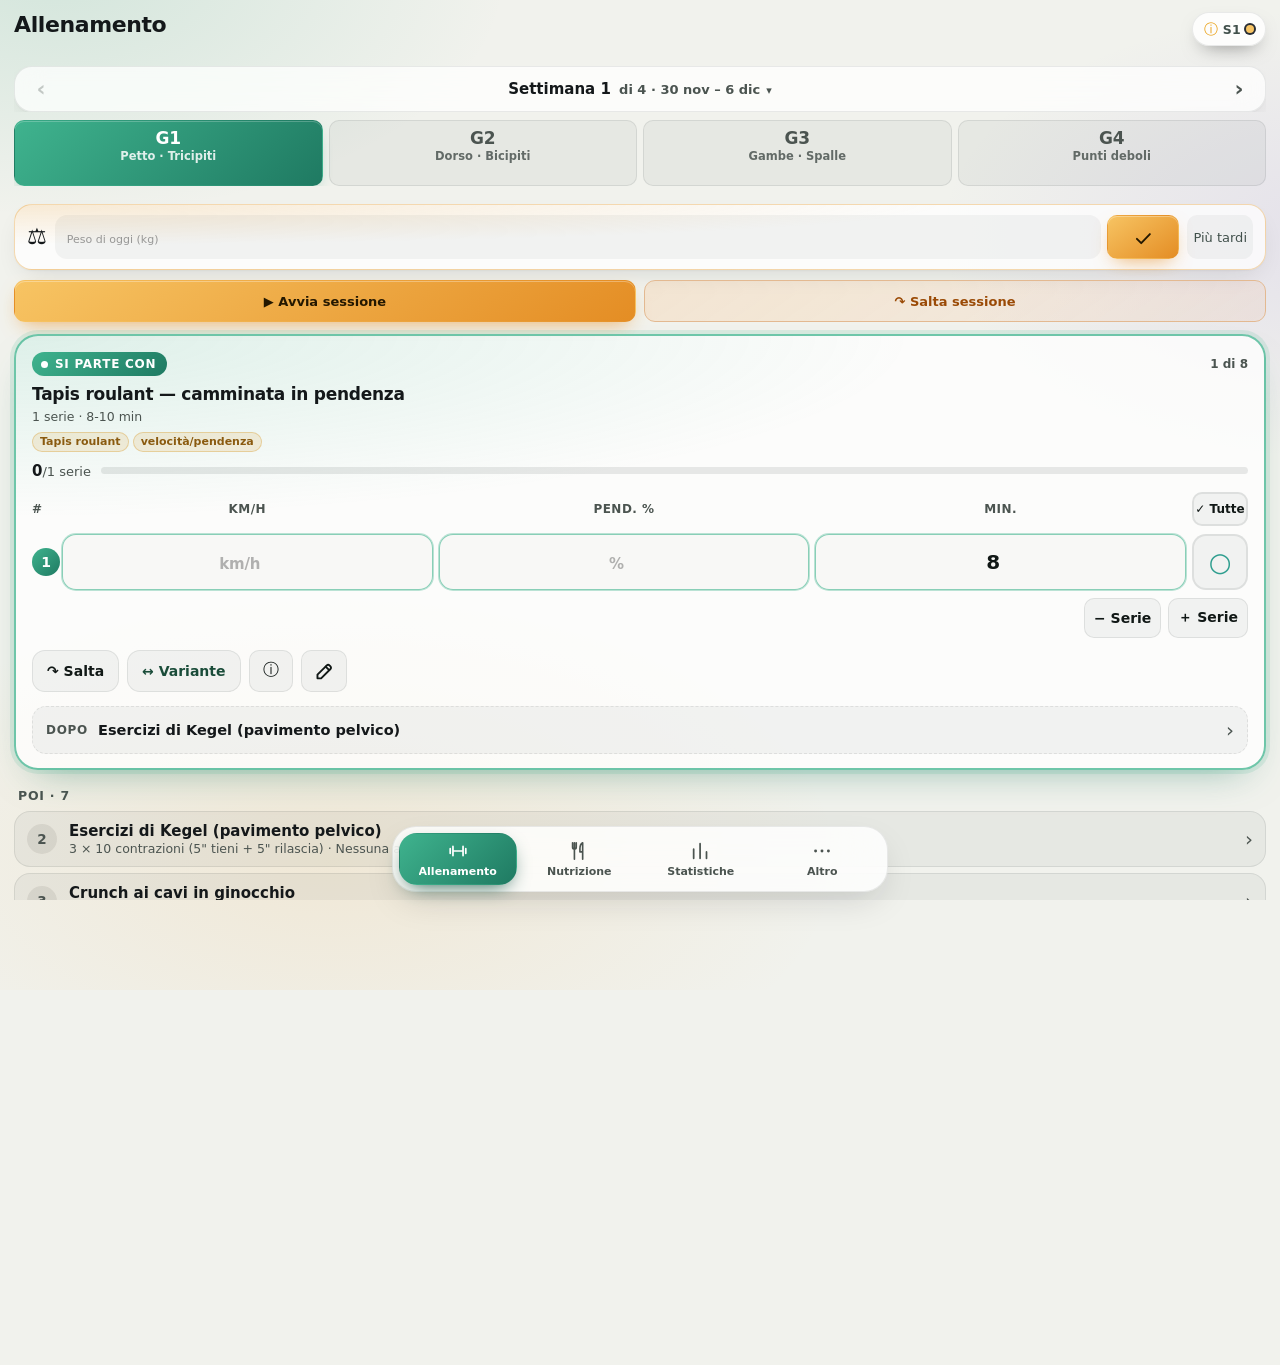
==== commit 81bf4b27: "v1.33.0" ====
--- a/index.html
+++ b/index.html
@@ -7,8 +7,8 @@
 <meta name="apple-mobile-web-app-status-bar-style" content="black-translucent">
 <meta name="apple-mobile-web-app-title" content="RecompApp">
 <meta name="theme-color" content="#12181f">
-<script src="suite.js?v=1.32.0"></script>
-<meta name="app-version" content="1.32.0">
+<script src="suite.js?v=1.34.0"></script>
+<meta name="app-version" content="1.34.0">
 
 <title>RecompApp</title>
 <meta name="description" content="RecompApp — programma di ricomposizione corporea: allenamento, nutrizione e statistiche.">
@@ -206,12 +206,12 @@
 
 
 
-<link rel="manifest" href="manifest.webmanifest?v=1.32.0">
-<link rel="stylesheet" href="app.css?v=1.32.0">
-<link rel="stylesheet" href="suite.css?v=1.32.0"><link rel="stylesheet" href="suite-ui.css?v=1.32.0"><!-- Token grafici condivisi dalle 4 app: va caricato per ultimo. -->
-<link rel="stylesheet" href="suite-tokens.css?v=1.32.0"><link rel="icon" href="favicon.ico?v=1.32.0" sizes="any">
-<link rel="icon" type="image/png" sizes="32x32" href="favicon-32.png?v=1.32.0">
-<link rel="apple-touch-icon" sizes="180x180" href="apple-touch-icon-gym.png?v=1.32.0">
+<link rel="manifest" href="manifest.webmanifest?v=1.34.0">
+<link rel="stylesheet" href="app.css?v=1.34.0">
+<link rel="stylesheet" href="suite.css?v=1.34.0"><link rel="stylesheet" href="suite-ui.css?v=1.34.0"><!-- Token grafici condivisi dalle 4 app: va caricato per ultimo. -->
+<link rel="stylesheet" href="suite-tokens.css?v=1.34.0"><link rel="icon" href="favicon.ico?v=1.34.0" sizes="any">
+<link rel="icon" type="image/png" sizes="32x32" href="favicon-32.png?v=1.34.0">
+<link rel="apple-touch-icon" sizes="180x180" href="apple-touch-icon-gym.png?v=1.34.0">
 </head>
 <body>
 <div id="launch-screen" role="status" aria-live="polite" aria-label="Caricamento RecompApp">
@@ -234,4 +234,4 @@
 </div>
 
 <div id="rest-bar" hidden aria-live="polite"></div>
-<script src="data.js?v=1.32.0"></script><script src="foods.js?v=1.32.0"></script><script src="app.js?v=1.32.0"></script></body></html>+<script src="data.js?v=1.34.0"></script><script src="foods.js?v=1.34.0"></script><script src="app.js?v=1.34.0"></script></body></html>
--- a/app.css
+++ b/app.css
@@ -4556,3 +4556,72 @@
 /* Pulsanti d'azione del riquadro in primo piano tutti della stessa altezza */
 html body #main .exf-actions > button { min-height: 42px !important; height: 42px !important; }
 html body #main .exf-actions .alt-exercise { font-size: 14px !important; font-weight: 700 !important; padding: 0 14px !important; border-radius: 13px !important; }
+
+/* =====================================================================
+   Gym 1.34.0 — titolo esercizio compatto · linguetta S1 · giorni uniformi
+   · Nutrizione più leggibile · avviso "fermo" · stato vuoto Statistiche
+   ===================================================================== */
+
+/* ---- Allenamento: scala compatta ---- */
+html body #main .exf-name { font-size: 17px !important; line-height: 1.25 !important; margin-bottom: 4px !important; }
+html body #main .exf-meta { font-size: 12.5px !important; }
+html body #main .exf-top .exf-pos { font-size: 12px !important; }
+
+/* ---- Linguetta "Piano settimana": in alto a destra, non sul bordo della carta ---- */
+html body .plan-tab {
+  top: calc(env(safe-area-inset-top, 0px) + 12px) !important; right: 14px !important;
+  width: auto !important; min-width: 0 !important; height: 34px !important; min-height: 34px !important;
+  padding: 0 11px !important; gap: 5px !important; flex-direction: row !important;
+  border-radius: 999px !important; border: 1px solid var(--glass-edge) !important;
+  box-shadow: 0 8px 20px -10px rgba(0,0,0,.55) !important;
+}
+html body .plan-tab .plan-tab-icon { font-size: 14px !important; }
+html body .plan-tab .plan-tab-week { font-size: 12.5px !important; font-weight: 800 !important; }
+html body .plan-tab .plan-tab-dot { position: static !important; margin: 0 !important; }
+
+/* ---- Giorni G1–G4: etichette allineate in alto ---- */
+html body header.top #daybar button { justify-content: flex-start !important; padding-top: 8px !important; }
+html body header.top #daybar button .day-name { min-height: 2.4em; display: block; }
+
+/* ---- Nutrizione: giorni di riposo con un'etichetta chiara ---- */
+html body .foodtabs .foodtabs-label {
+  display: flex !important; align-items: center !important; justify-content: center !important;
+  font-size: 12.5px !important; font-weight: 800 !important; letter-spacing: .02em; text-transform: uppercase;
+  color: var(--muted, #6b7a74) !important;
+}
+html body .foodtabs .foodtabs-label::before { content: "🌙"; margin-right: 5px; font-size: 13px; text-transform: none; }
+
+/* ---- Nutrizione: orario su una riga, kcal sotto; colore con contrasto in tema chiaro ---- */
+html body #main .meal-smart-head > div { display: flex !important; flex-direction: column !important; align-items: flex-start !important; gap: 2px !important; }
+html body #main .meal-smart-head { align-items: center !important; }
+:root:where([data-theme="light"]) html body #main .meal-time,
+:root:where([data-theme="light"]) .meal-time { color: #a35f0a !important; }
+@media (prefers-color-scheme: light) { :root:not([data-theme="dark"]):not([data-theme="light"]) .meal-time { color: #a35f0a !important; } }
+html body #main .meal-smart-head b { font-size: 13px !important; }
+
+/* ---- Integratori: più leggeri dei pasti ---- */
+html body #main .supplement-timing {
+  background: transparent !important; box-shadow: none !important; backdrop-filter: none !important; -webkit-backdrop-filter: none !important;
+  border: 1px dashed color-mix(in srgb, var(--text, #14181a) 22%, transparent) !important;
+  padding: 8px 12px !important; border-radius: 12px !important;
+}
+html body #main .supplement-timing b { font-size: 12.5px !important; font-weight: 700 !important; }
+html body #main .supplement-timing small { font-size: 11px !important; }
+html body #main .supplement-timing .supplement-timing-icon { font-size: 15px !important; opacity: .85; }
+
+/* ---- Avviso: esercizio fermo da più sessioni ---- */
+.exf-plateau {
+  display: flex; gap: 8px; align-items: flex-start; margin: 0 0 8px; padding: 8px 10px; border-radius: 12px;
+  font-size: 12.5px; line-height: 1.35; font-weight: 600;
+  color: #9a5a06; background: color-mix(in srgb, #e8a33d 16%, transparent);
+  border: 1px solid color-mix(in srgb, #e8a33d 40%, transparent);
+}
+:root:where([data-theme="dark"]) .exf-plateau { color: #f2b65a; }
+@media (prefers-color-scheme: dark) { :root:not([data-theme="light"]) .exf-plateau { color: #f2b65a; } }
+.exf-plateau i { font-style: normal; flex: 0 0 auto; }
+
+/* ---- Statistiche senza dati: una sola carta ---- */
+.stats-empty-card { text-align: center; padding: 22px 16px !important; font-size: 14px; line-height: 1.45; }
+.stats-empty-card b { display: block; font-size: 15px; margin-bottom: 4px; }
+:root:where([data-theme="light"]) html body #main .eyebrow, :root:where([data-theme="light"]) #main .eyebrow { color: #a35f0a !important; }
+@media (prefers-color-scheme: light) { :root:not([data-theme="dark"]):not([data-theme="light"]) #main .eyebrow { color: #a35f0a !important; } }
--- a/suite-ui.css
+++ b/suite-ui.css
@@ -504,79 +504,3 @@
   font-size: var(--suite-fs-xs);
   opacity: .75;
 }
-
-/* ---- Pezzi dell'AI: riga "scrivilo a parole" e pulsanti "dalla foto" ---- */
-.ai-row {
-  display: flex;
-  flex-direction: column;
-  gap: 5px;
-}
-.ai-row-input {
-  display: flex;
-  align-items: center;
-  gap: 7px;
-}
-.ai-row .ai-input {
-  flex: 1 1 auto;
-  min-width: 0;
-}
-.ai-row .ai-go {
-  flex: 0 0 auto;
-  width: 42px;
-  height: 42px;
-  display: grid;
-  place-items: center;
-  border: 1px solid color-mix(in srgb, var(--suite-accent-select) 45%, transparent);
-  border-radius: 13px;
-  background: color-mix(in srgb, var(--suite-accent-select) 16%, transparent);
-  color: var(--suite-accent-select);
-  font: inherit;
-  font-size: var(--suite-fs-lg);
-  line-height: 1;
-}
-.ai-row .ai-go:disabled {
-  opacity: .5;
-}
-.ai-photo {
-  display: flex;
-  flex-wrap: wrap;
-  align-items: center;
-  gap: 7px;
-}
-.ai-photo .ai-hint,
-.ai-row .ai-hint {
-  flex: 1 1 100%;
-  margin: 0;
-  min-height: 1.3em;
-  font-size: var(--suite-fs-xs);
-  color: var(--suite-text-soft, inherit);
-}
-.ai-photo .pill-btn {
-  flex: 0 0 auto;
-}
-/* Riquadro del riepilogo scritto dall'AI */
-.ai-summary {
-  display: flex;
-  flex-direction: column;
-  gap: 8px;
-}
-.ai-summary p {
-  margin: 0;
-  font-size: var(--suite-fs-sm);
-  line-height: 1.5;
-}
-.ai-summary ul {
-  margin: 0;
-  padding-left: 17px;
-  display: flex;
-  flex-direction: column;
-  gap: 4px;
-}
-.ai-summary li {
-  font-size: var(--suite-fs-xs);
-  line-height: 1.45;
-}
-.ai-summary .ai-note {
-  font-size: var(--suite-fs-xs);
-  opacity: .7;
-}
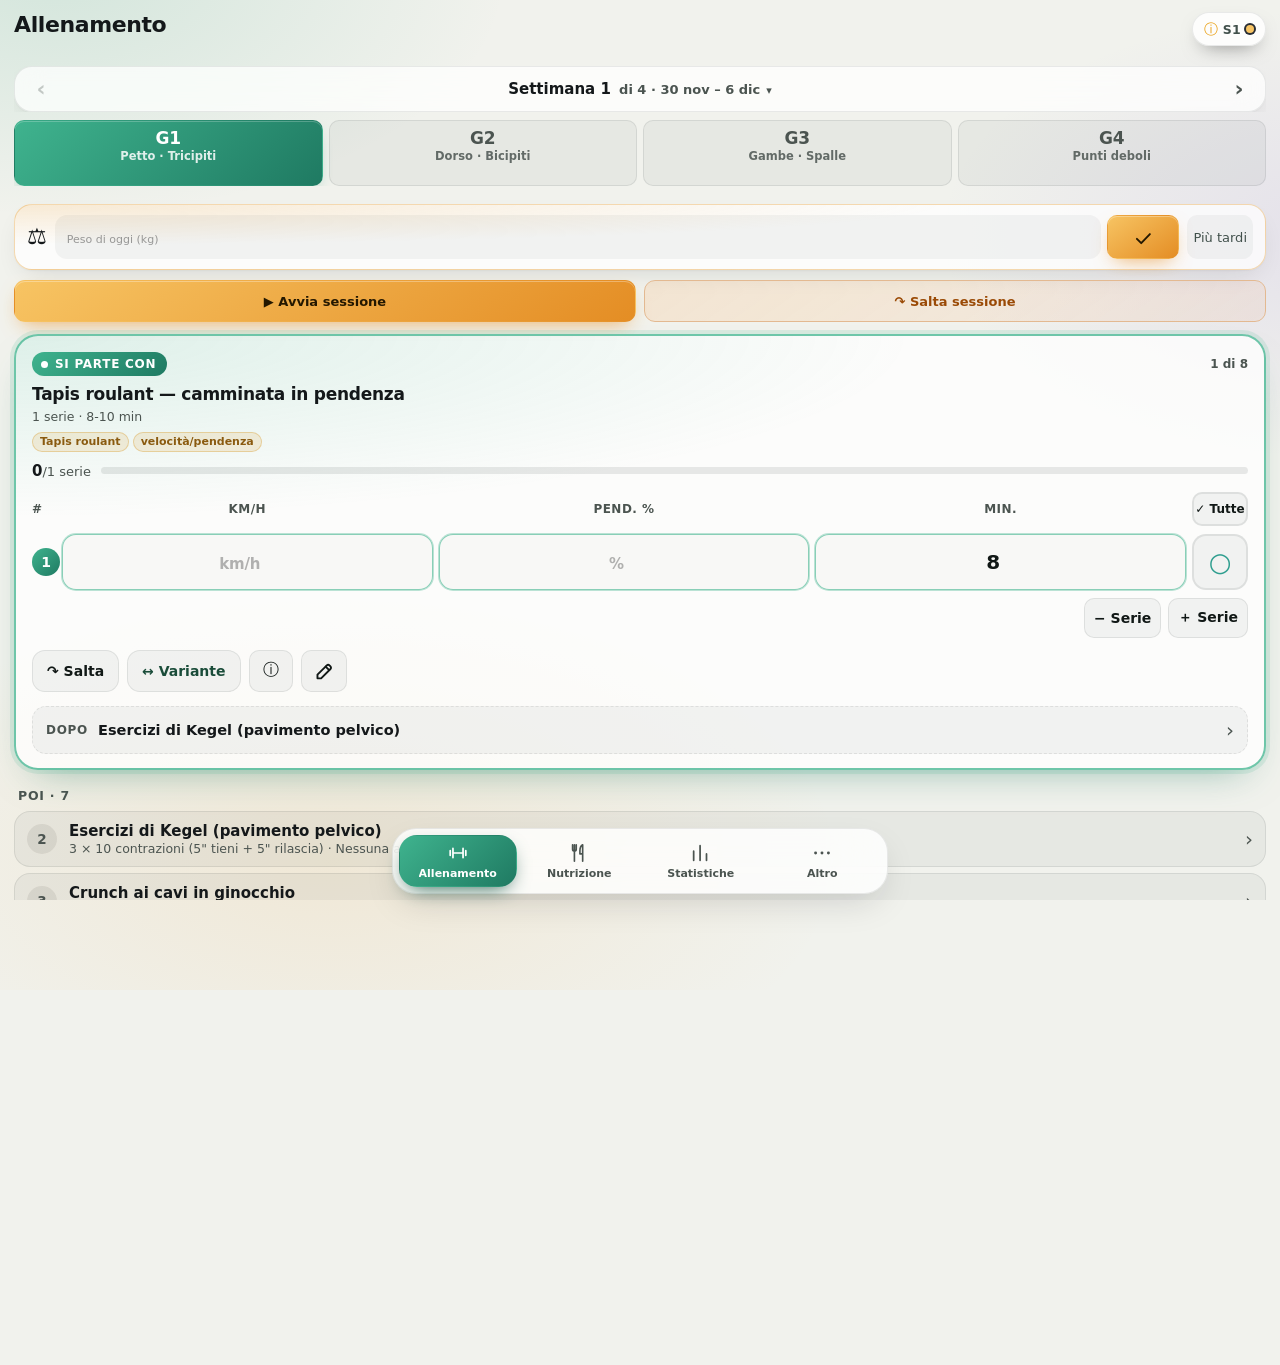
==== commit 1ed9b47f: "v1.34.1" ====
--- a/index.html
+++ b/index.html
@@ -7,8 +7,8 @@
 <meta name="apple-mobile-web-app-status-bar-style" content="black-translucent">
 <meta name="apple-mobile-web-app-title" content="RecompApp">
 <meta name="theme-color" content="#12181f">
-<script src="suite.js?v=1.34.0"></script>
-<meta name="app-version" content="1.34.0">
+<script src="suite.js?v=1.34.1"></script>
+<meta name="app-version" content="1.34.1">
 
 <title>RecompApp</title>
 <meta name="description" content="RecompApp — programma di ricomposizione corporea: allenamento, nutrizione e statistiche.">
@@ -206,12 +206,12 @@
 
 
 
-<link rel="manifest" href="manifest.webmanifest?v=1.34.0">
-<link rel="stylesheet" href="app.css?v=1.34.0">
-<link rel="stylesheet" href="suite.css?v=1.34.0"><link rel="stylesheet" href="suite-ui.css?v=1.34.0"><!-- Token grafici condivisi dalle 4 app: va caricato per ultimo. -->
-<link rel="stylesheet" href="suite-tokens.css?v=1.34.0"><link rel="icon" href="favicon.ico?v=1.34.0" sizes="any">
-<link rel="icon" type="image/png" sizes="32x32" href="favicon-32.png?v=1.34.0">
-<link rel="apple-touch-icon" sizes="180x180" href="apple-touch-icon-gym.png?v=1.34.0">
+<link rel="manifest" href="manifest.webmanifest?v=1.34.1">
+<link rel="stylesheet" href="app.css?v=1.34.1">
+<link rel="stylesheet" href="suite.css?v=1.34.1"><link rel="stylesheet" href="suite-ui.css?v=1.34.1"><!-- Token grafici condivisi dalle 4 app: va caricato per ultimo. -->
+<link rel="stylesheet" href="suite-tokens.css?v=1.34.1"><link rel="icon" href="favicon.ico?v=1.34.1" sizes="any">
+<link rel="icon" type="image/png" sizes="32x32" href="favicon-32.png?v=1.34.1">
+<link rel="apple-touch-icon" sizes="180x180" href="apple-touch-icon-gym.png?v=1.34.1">
 </head>
 <body>
 <div id="launch-screen" role="status" aria-live="polite" aria-label="Caricamento RecompApp">
@@ -234,4 +234,4 @@
 </div>
 
 <div id="rest-bar" hidden aria-live="polite"></div>
-<script src="data.js?v=1.34.0"></script><script src="foods.js?v=1.34.0"></script><script src="app.js?v=1.34.0"></script></body></html>+<script src="data.js?v=1.34.1"></script><script src="foods.js?v=1.34.1"></script><script src="app.js?v=1.34.1"></script></body></html>
--- a/app.css
+++ b/app.css
@@ -4625,3 +4625,8 @@
 .stats-empty-card b { display: block; font-size: 15px; margin-bottom: 4px; }
 :root:where([data-theme="light"]) html body #main .eyebrow, :root:where([data-theme="light"]) #main .eyebrow { color: #a35f0a !important; }
 @media (prefers-color-scheme: light) { :root:not([data-theme="dark"]):not([data-theme="light"]) #main .eyebrow { color: #a35f0a !important; } }
+
+/* ---- Barra di navigazione più in basso (v. 1.34.1) ---- */
+:root { --tab-bottom: max(6px, calc(env(safe-area-inset-bottom) - 16px)); }
+html:root body .tabbar-bottom { bottom: var(--tab-bottom) !important; }
+html body #rest-bar { bottom: calc(var(--tab-bottom) + 84px) !important; }
